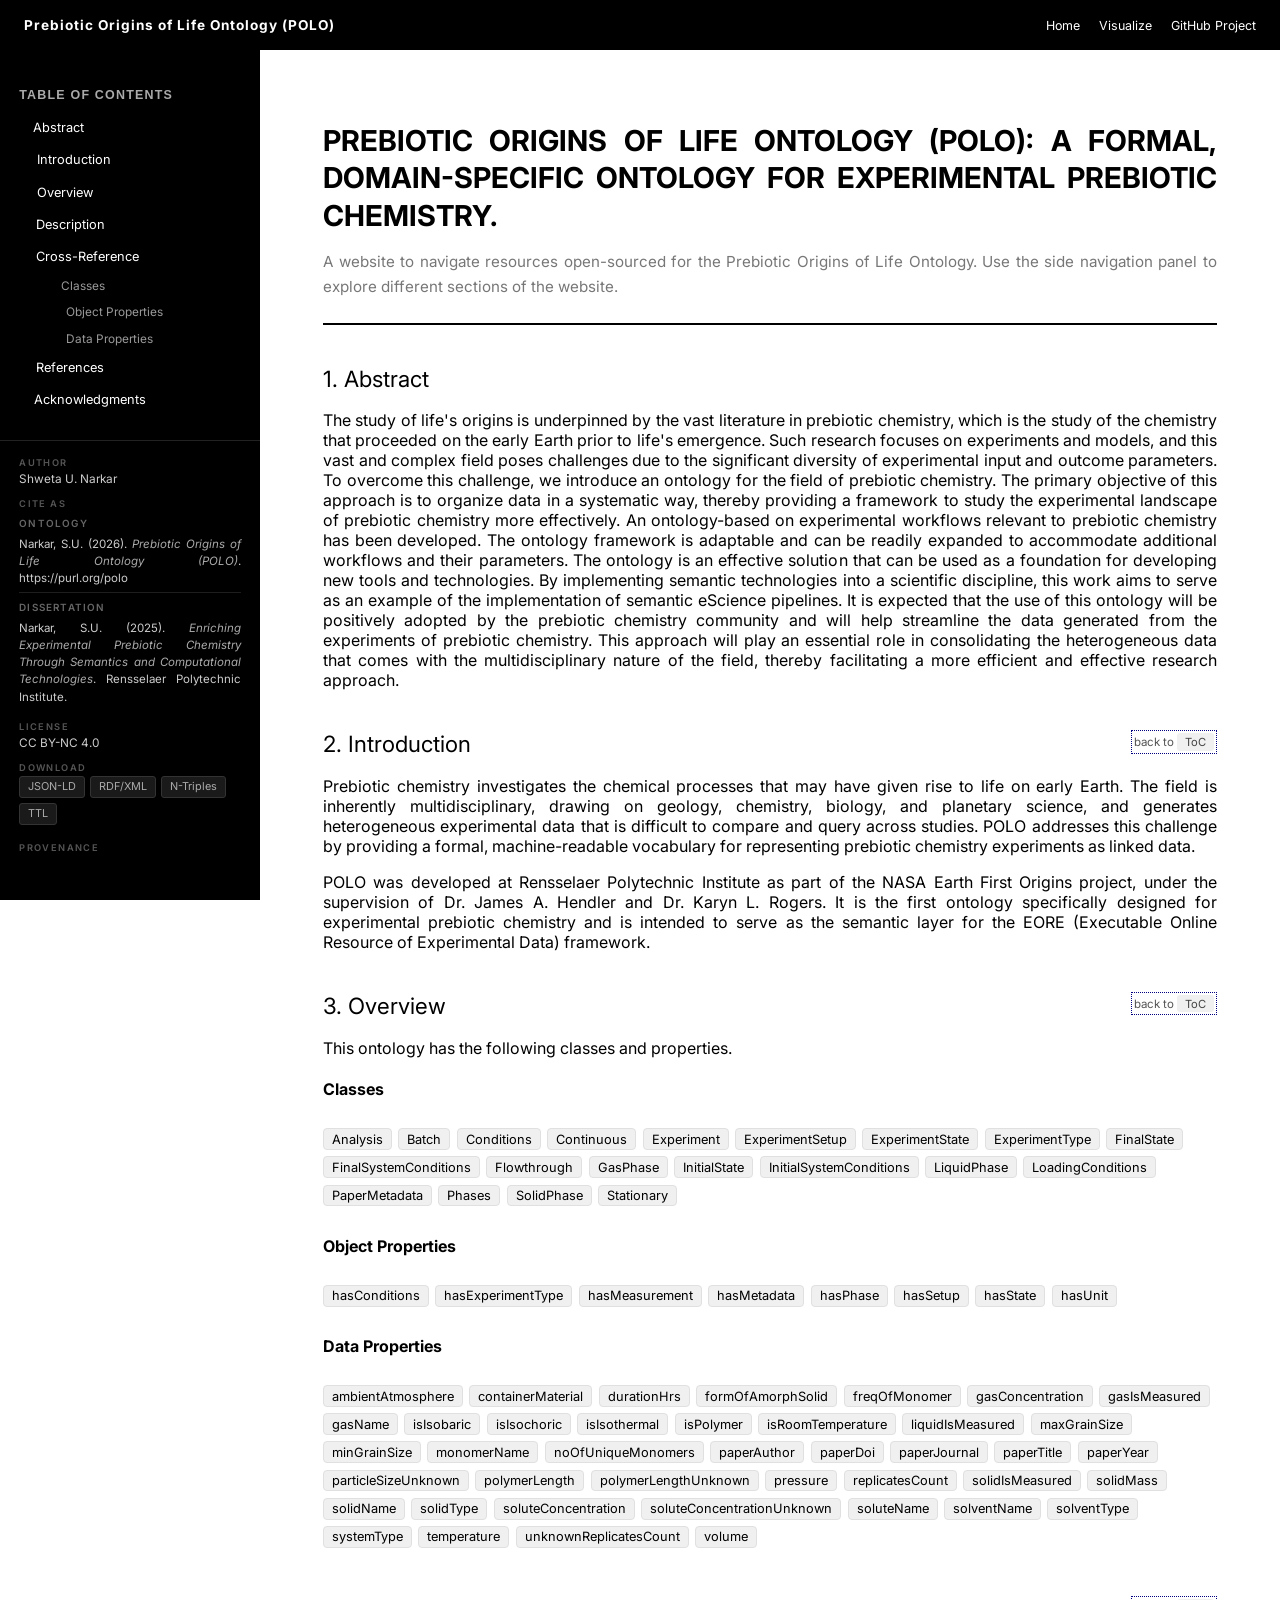
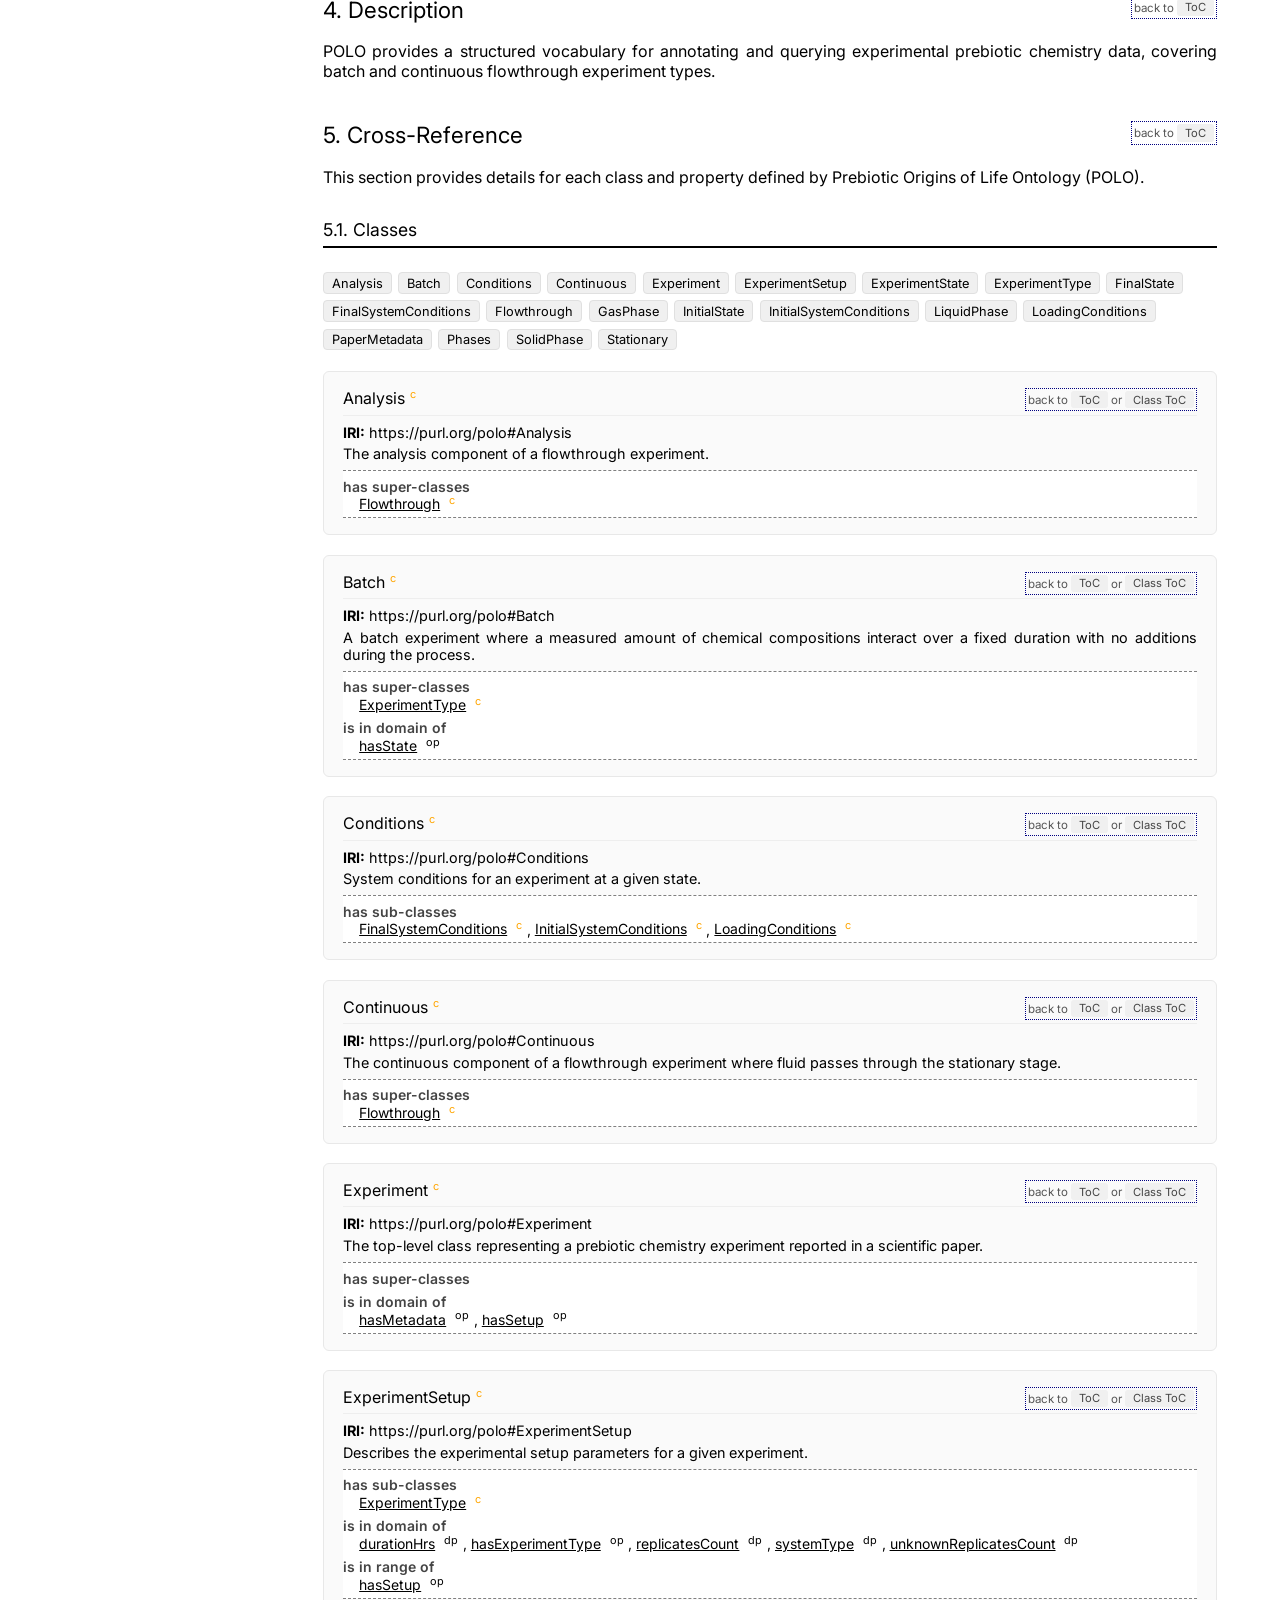
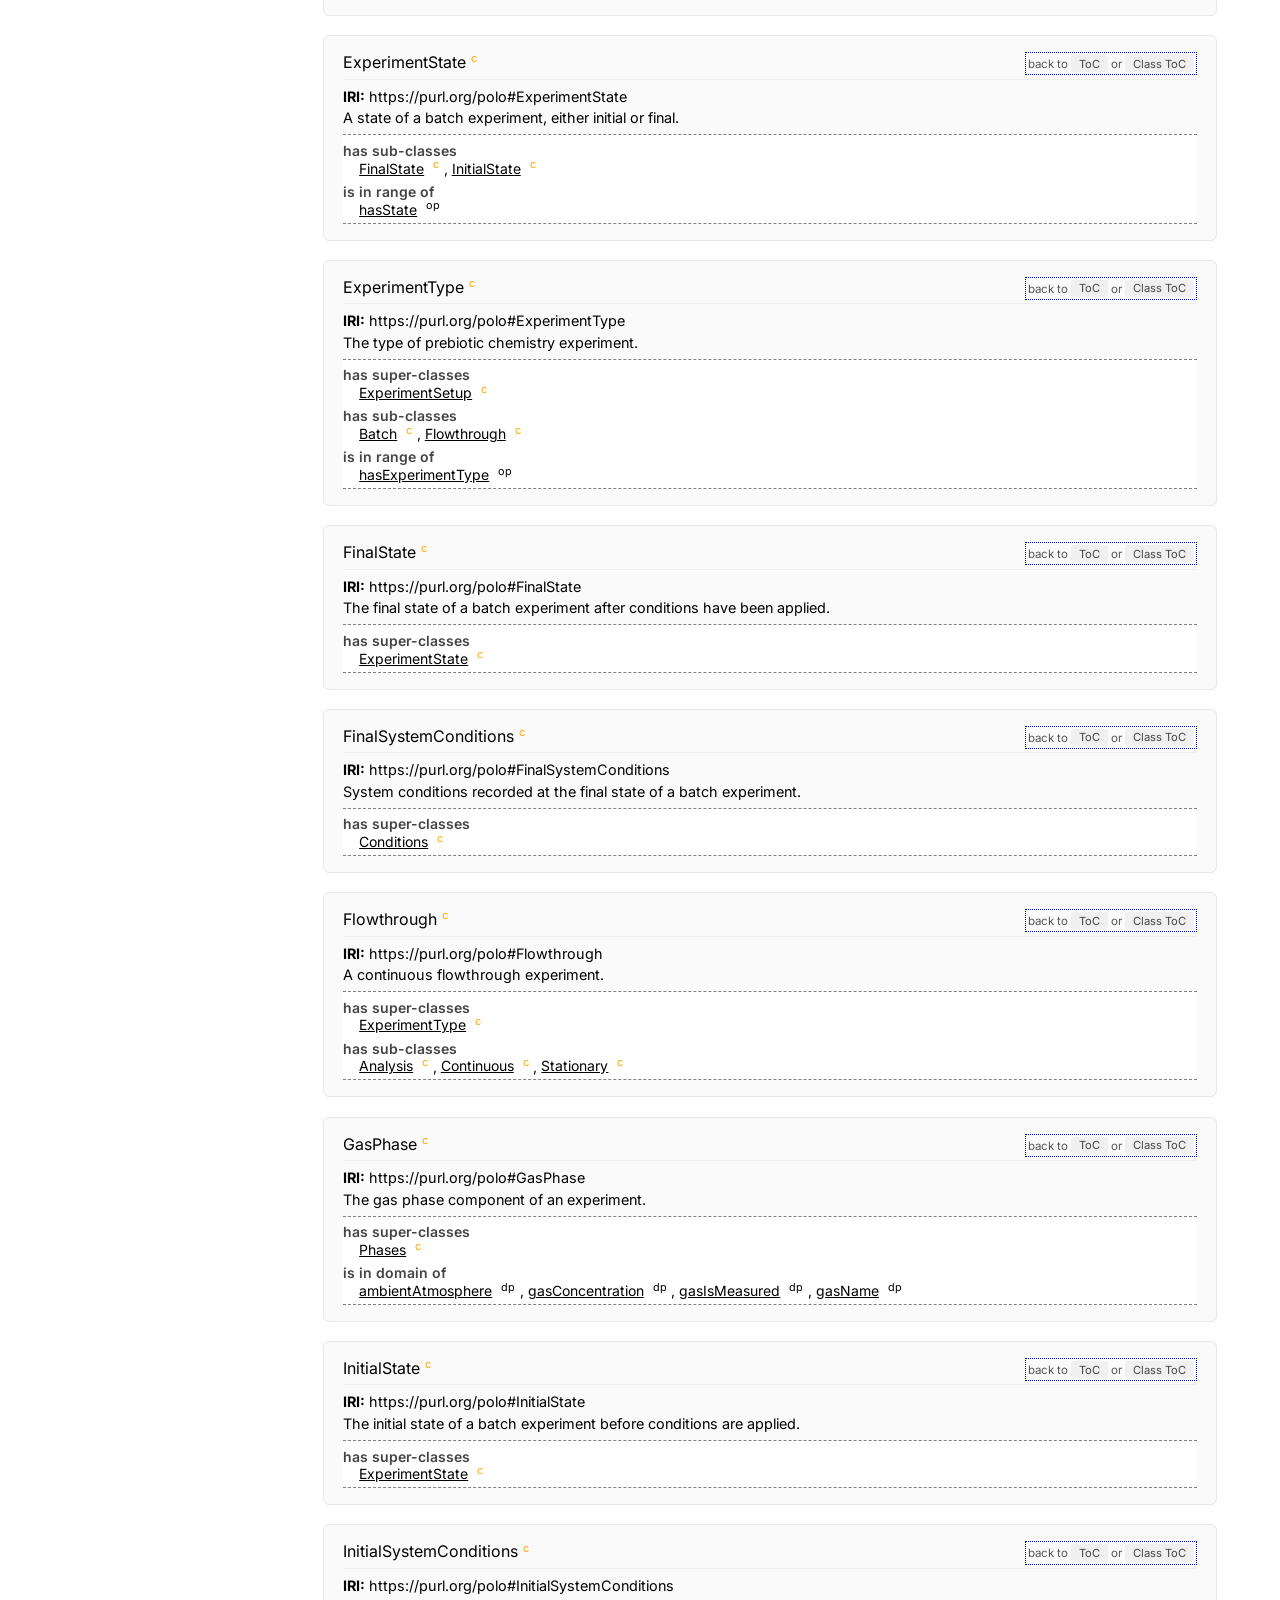
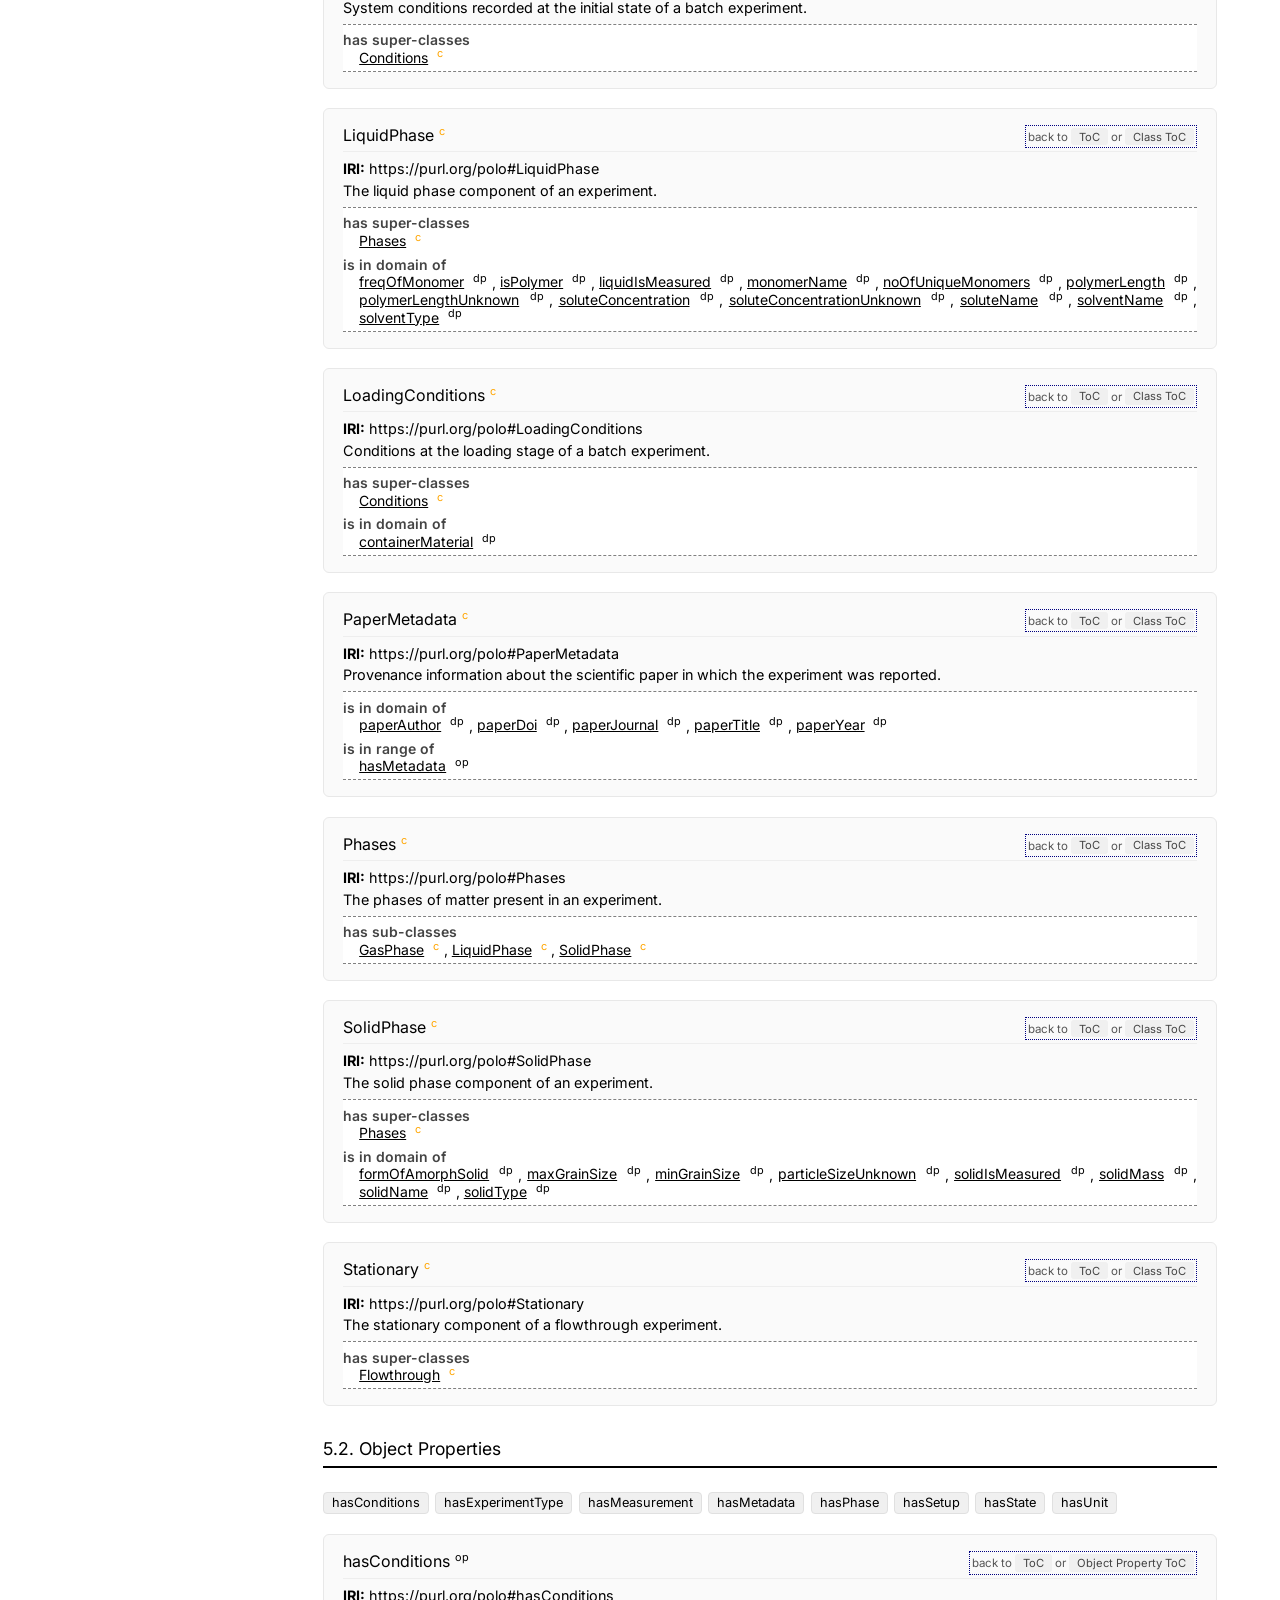
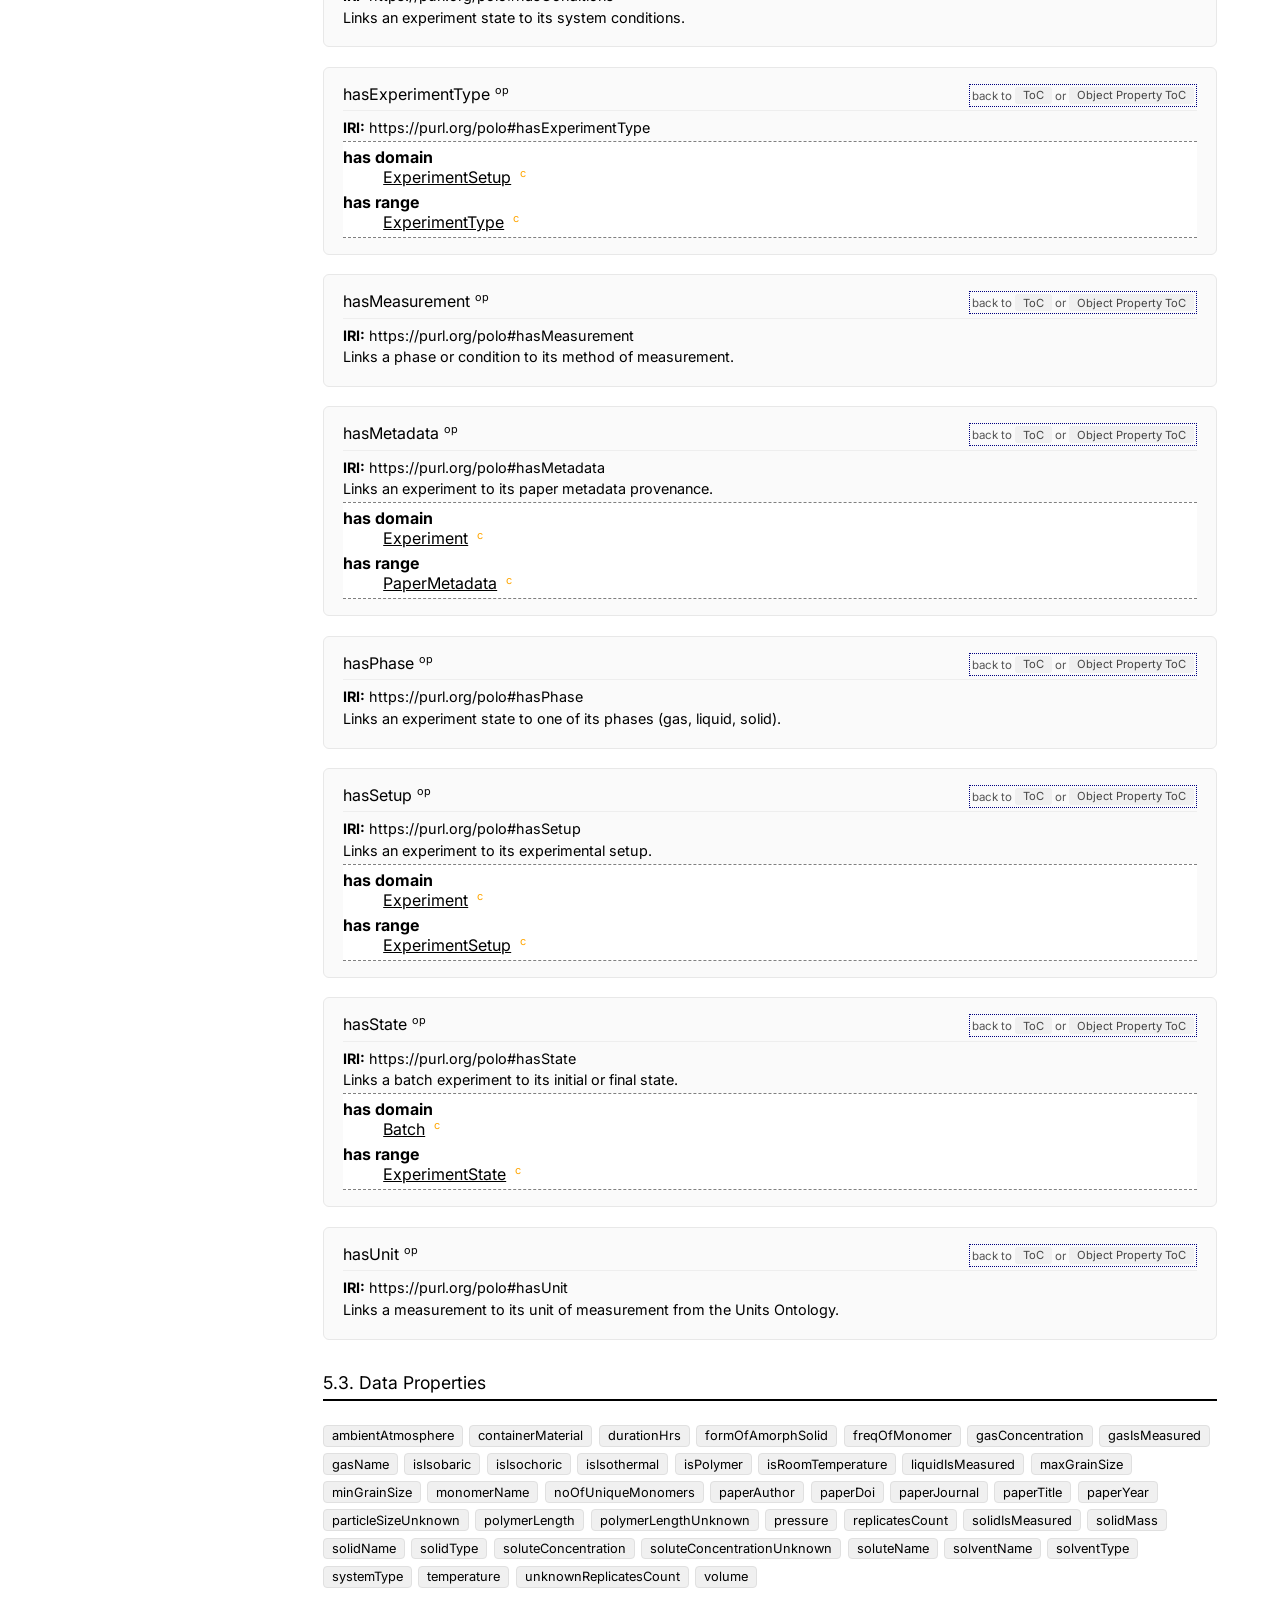
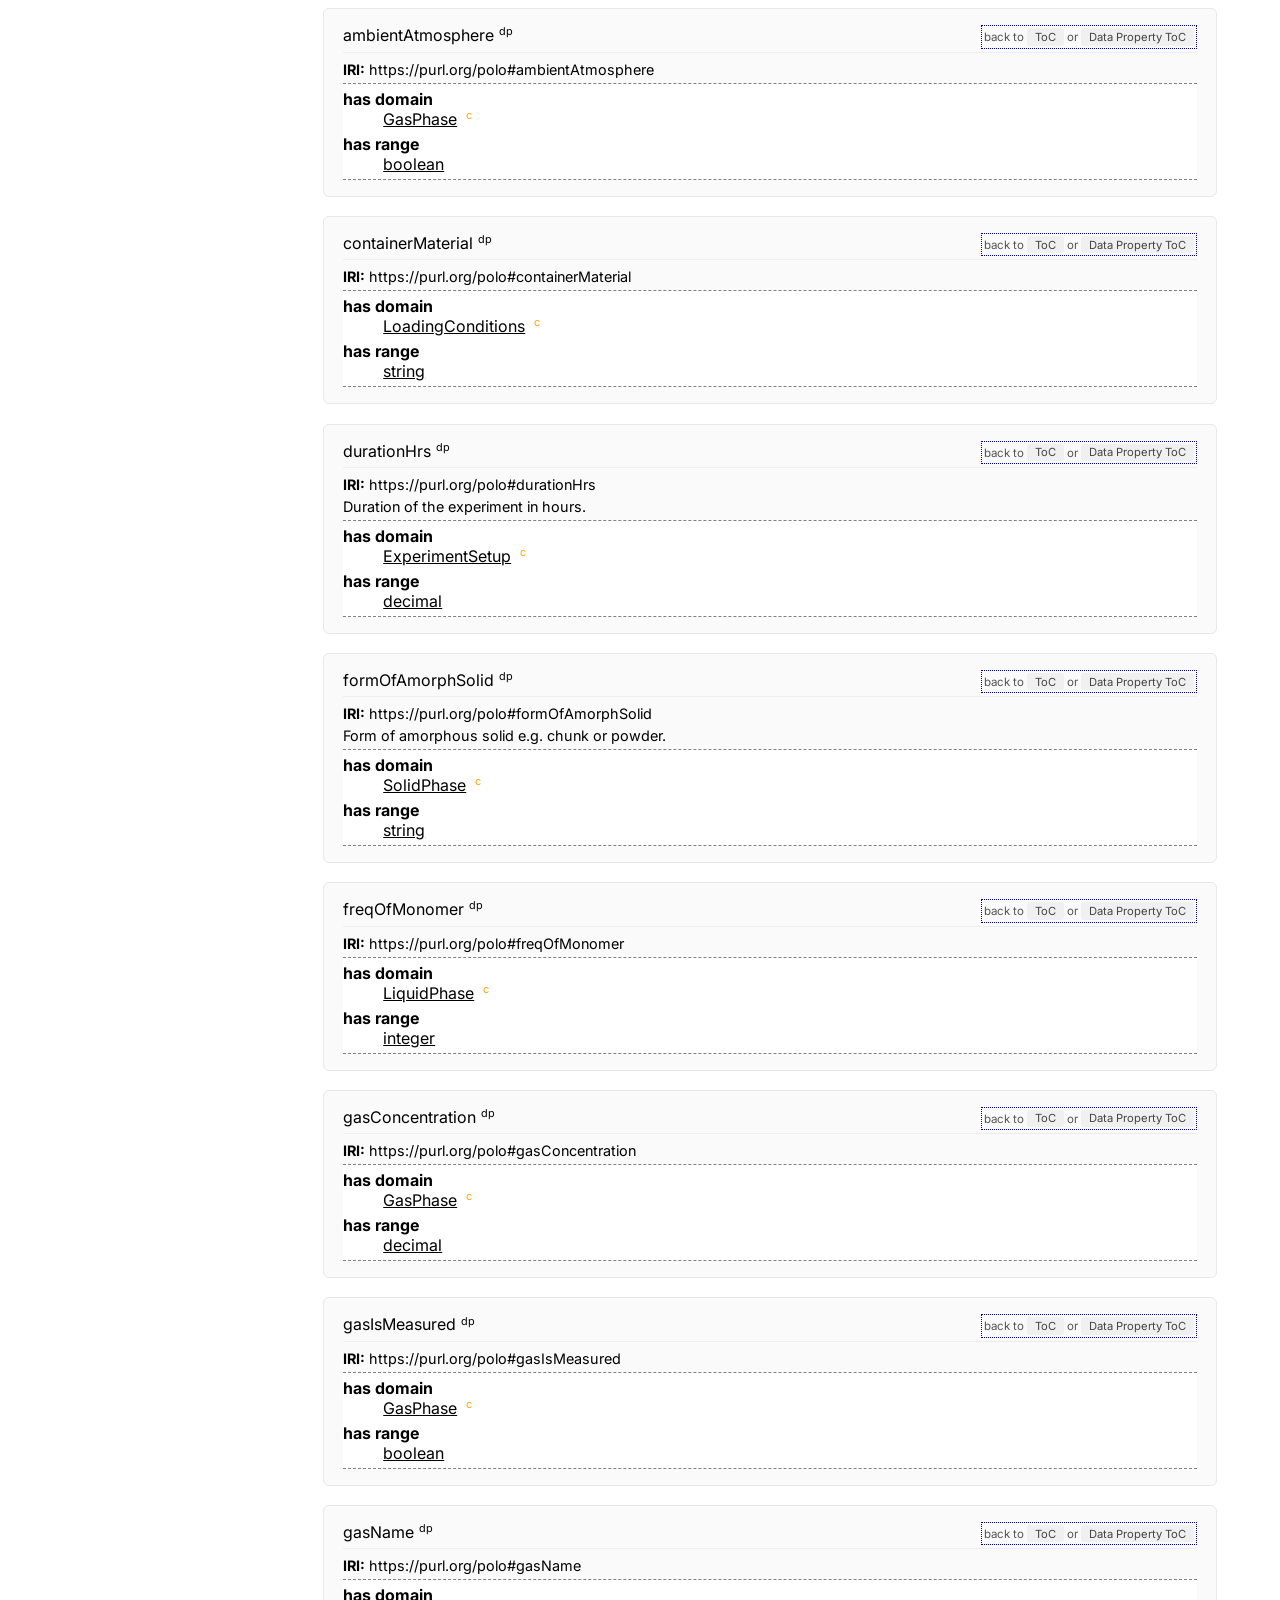
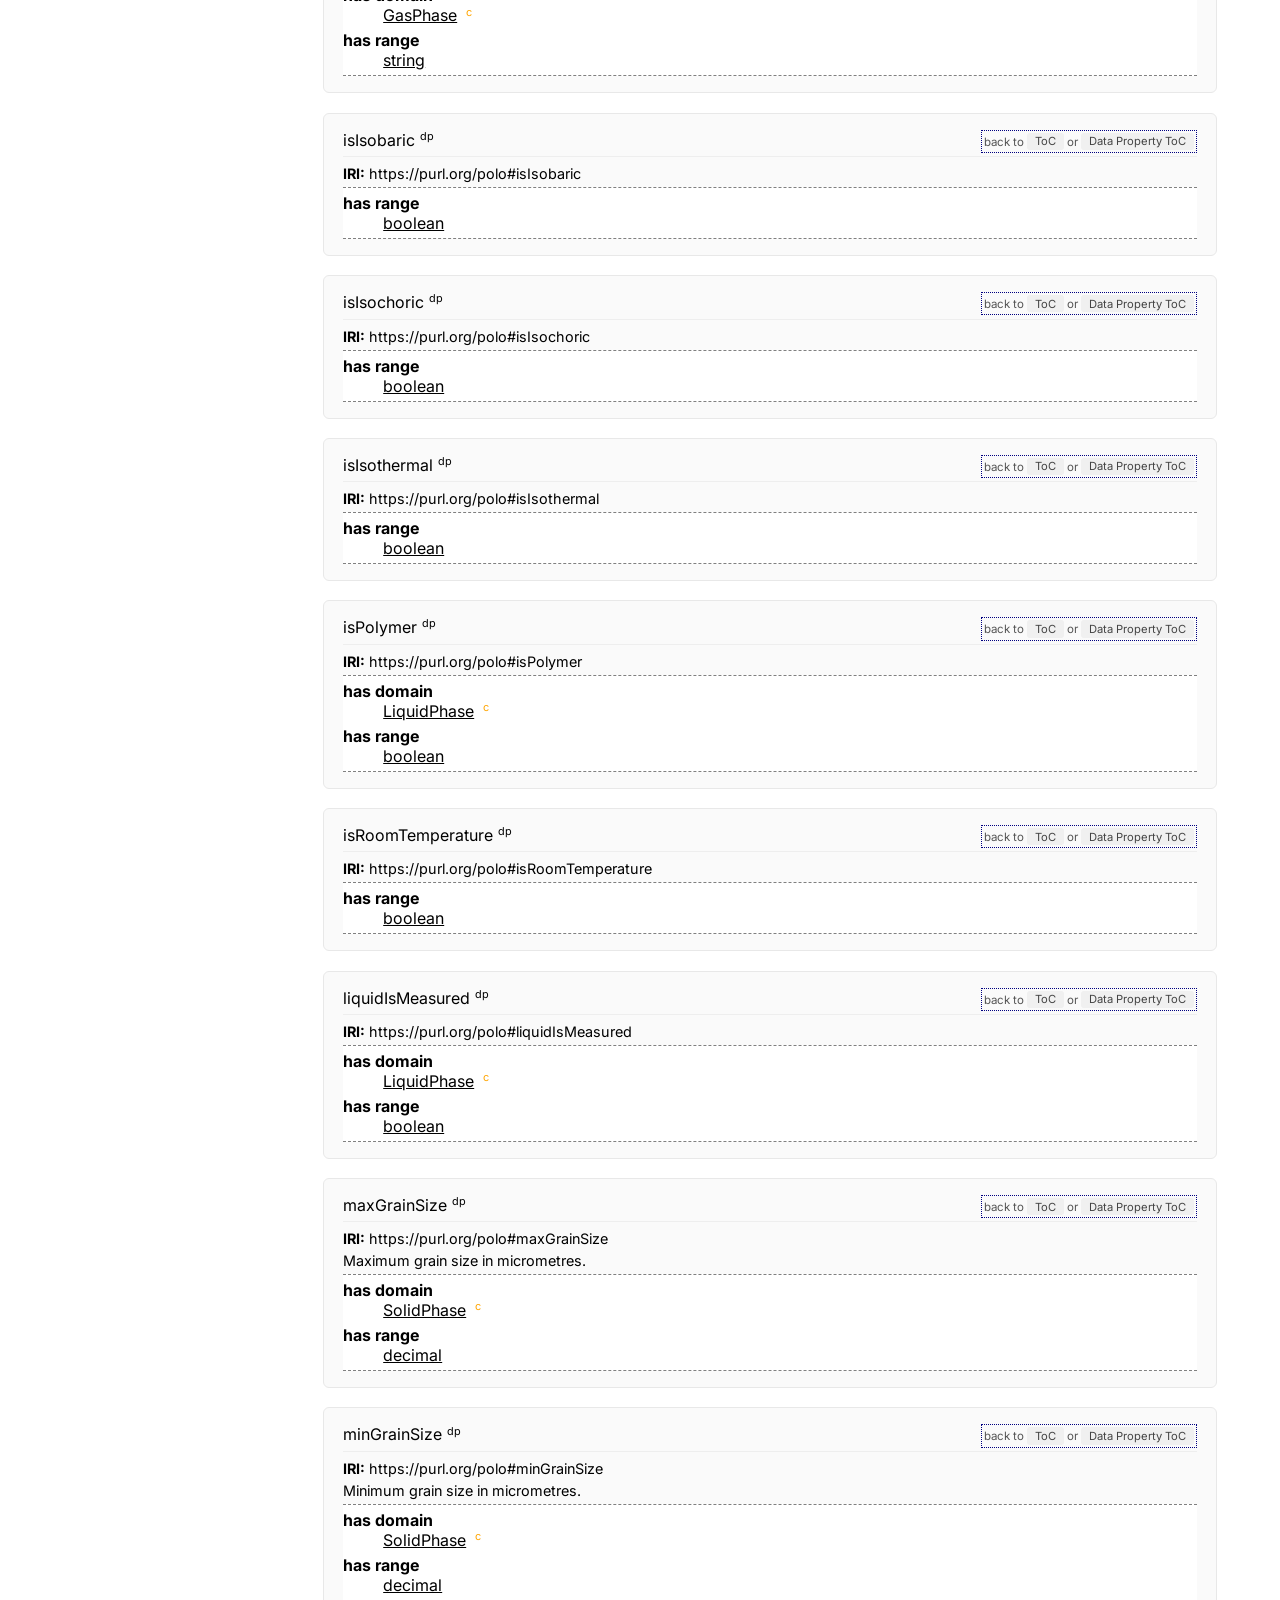
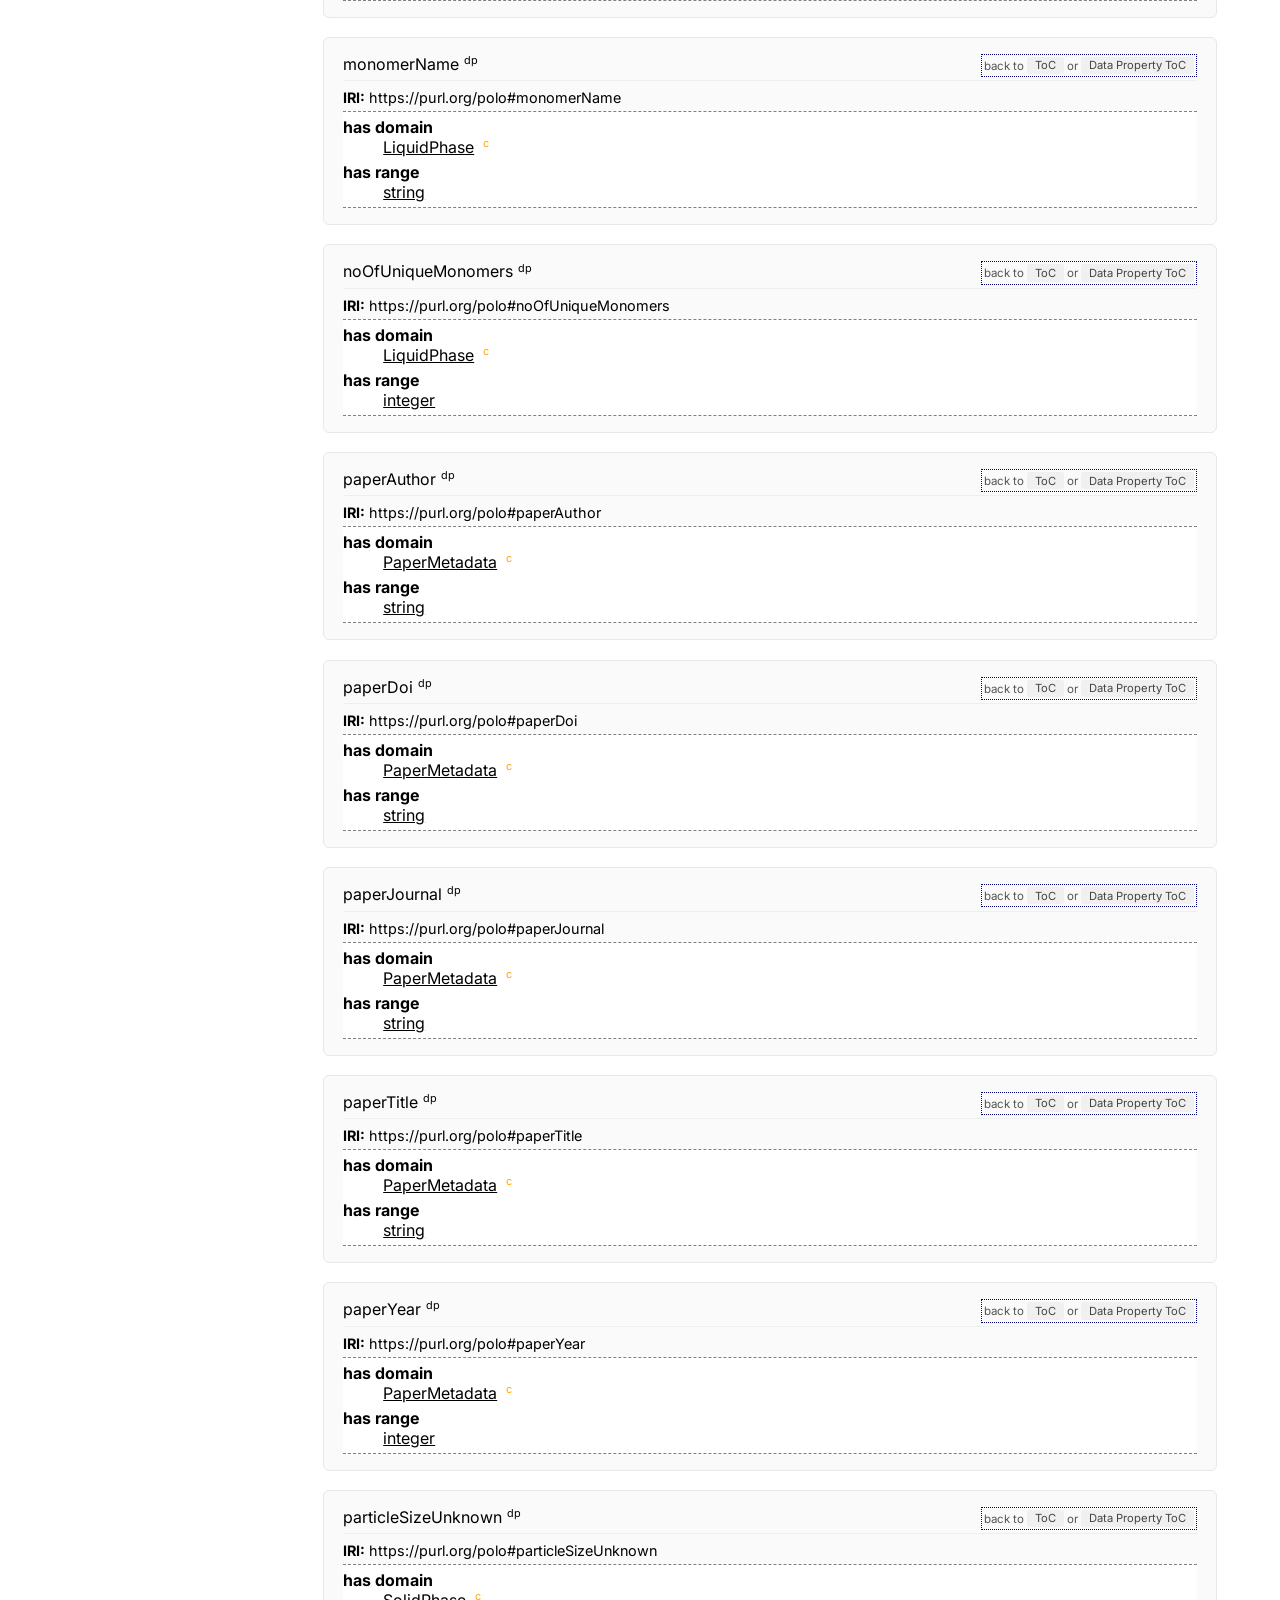
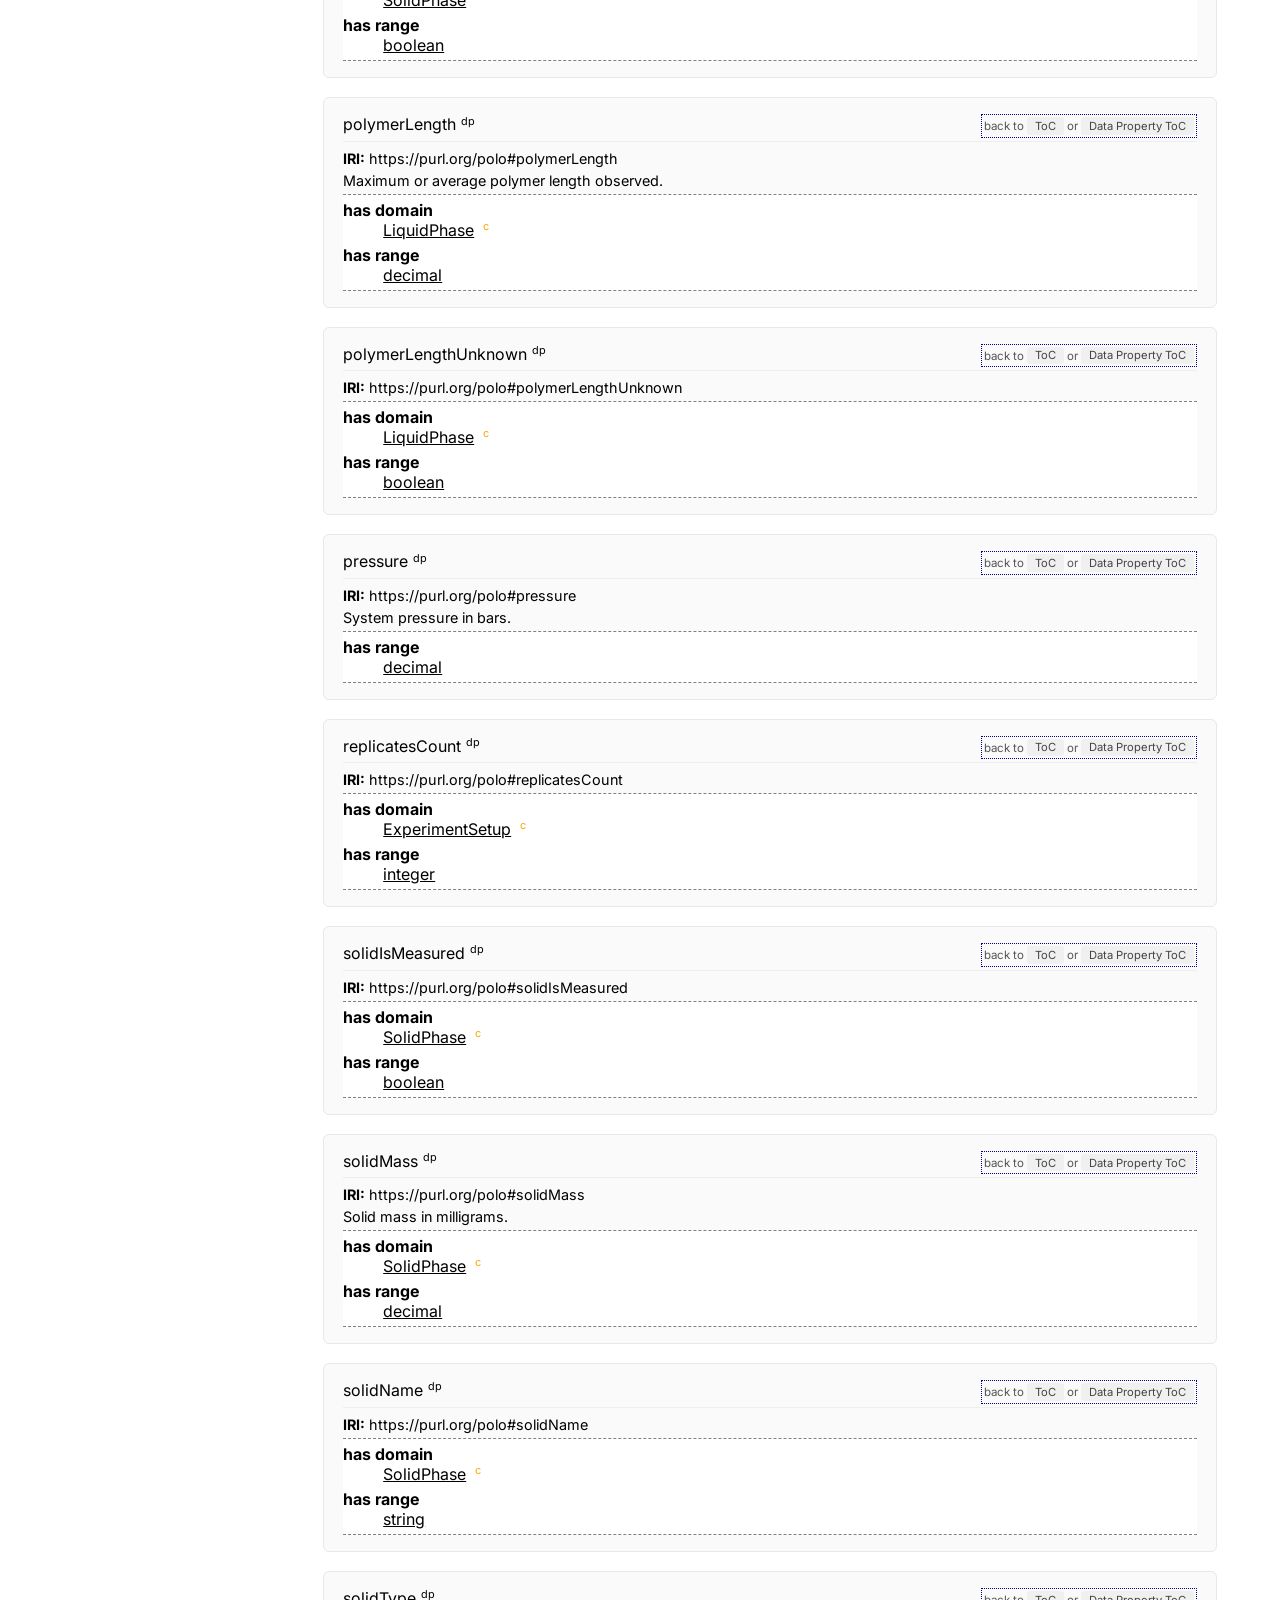
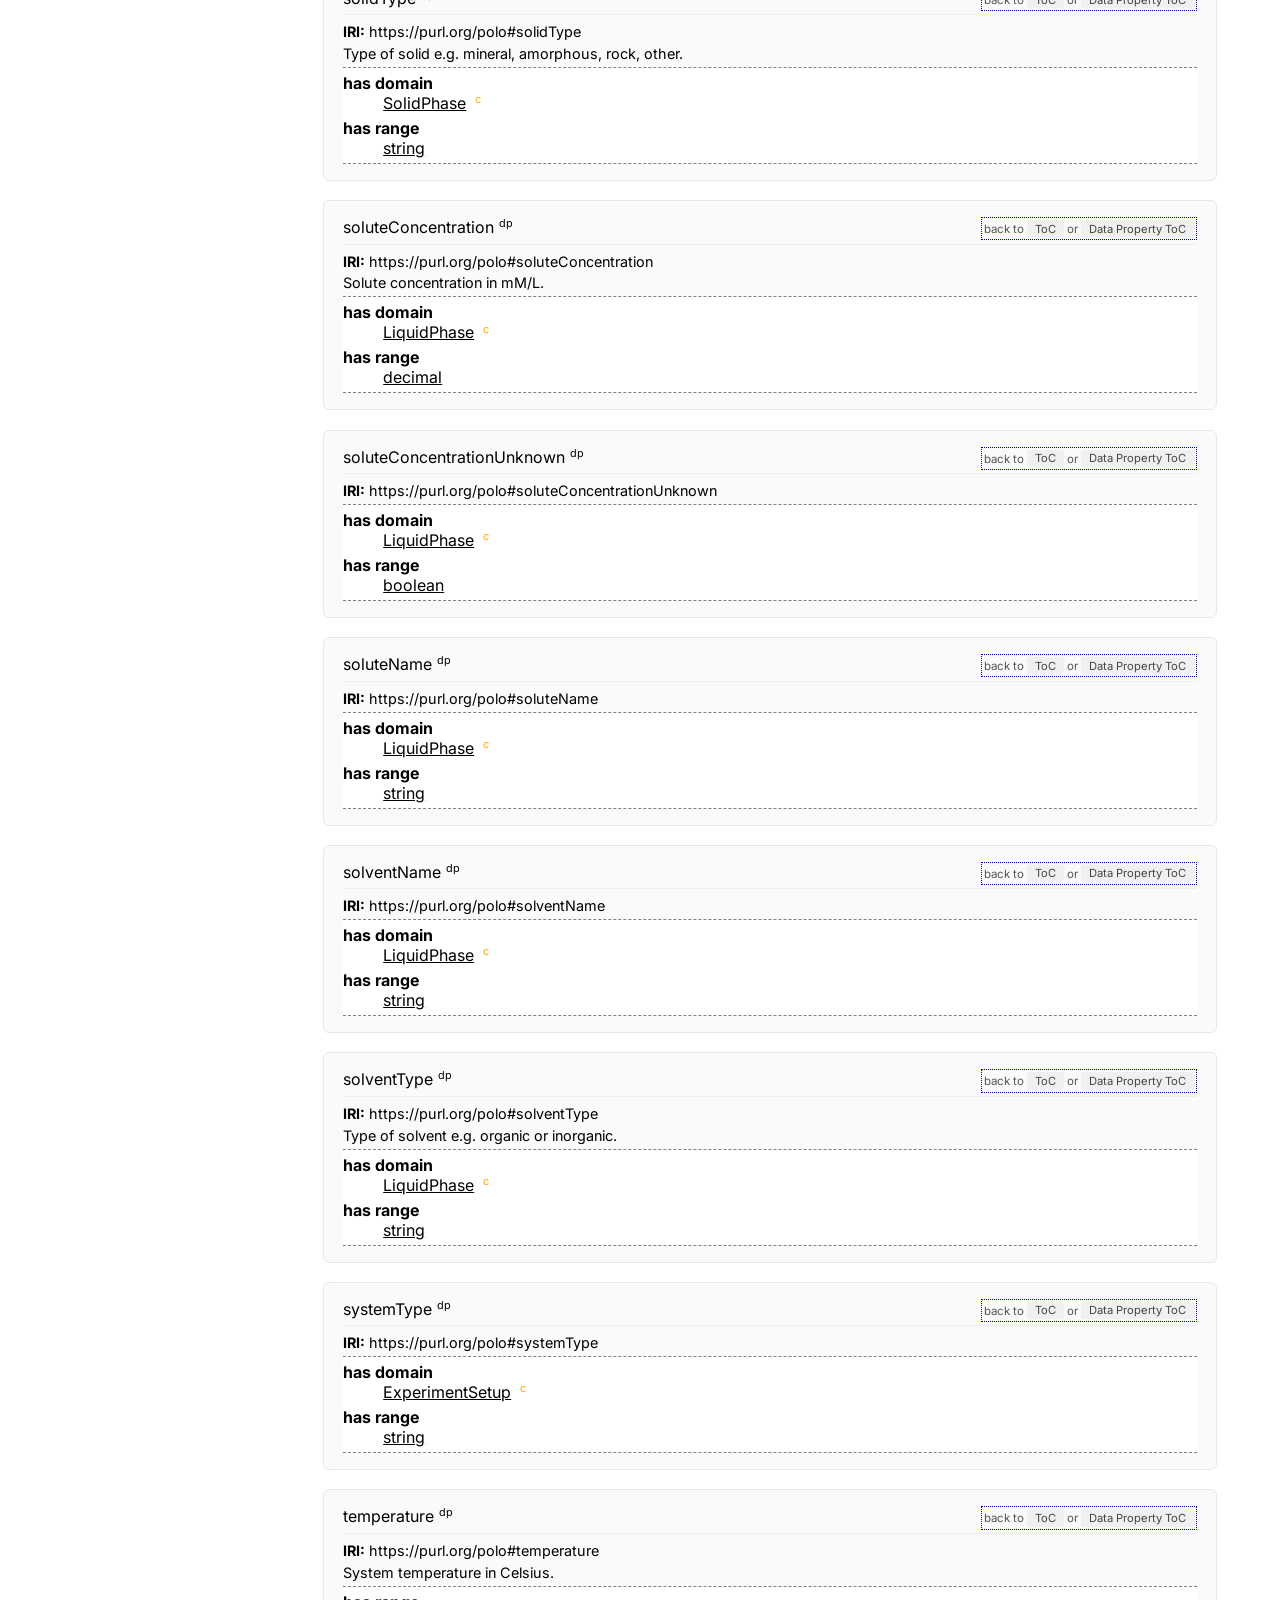
==== docs/index-en.html @ 6bbc5b5a "Add full-screen WebVOWL visualization page with topnav tab" ====
<!DOCTYPE html>
<html>
<head>
<meta http-equiv="content-type" content="text/html; charset=UTF-8" />
<link rel="stylesheet" href="resources/primer.css" media="screen"/>
<link rel="stylesheet" href="resources/rec.css" media="screen"/>
<link rel="stylesheet" href="resources/extra.css" media="screen"/>
<link rel="stylesheet" href="resources/owl.css" media="screen"/>
<link rel="stylesheet" href="resources/polo.css" media="screen"/>
<link rel="icon" type="image/png" href="resources/rdf.icon"/>
<title>POLO — Prebiotic Origins of Life Ontology</title>

<!-- SCHEMA.ORG METADATA -->
<script type="application/ld+json">{"@context":"https://schema.org","@type":"TechArticle","url":"https://purl.org/polo","image":"http://vowl.visualdataweb.org/webvowl/#iri=https://purl.org/polo","name":"https://purl.org/polo","headline":"Document describing the ontology https://purl.org/polo","dateReleased":"Fri Apr 10 16:03:19 EDT 2026","author":[{"@type":"Person","name":"Shweta U. Narkar"}]}</script>

<script src="resources/jquery.js"></script>
<script src="resources/marked.min.js"></script>
<script>
$(function(){
  // Parse inline markdown spans
  jQuery(".markdown").each(function(){
    jQuery(this).after(marked.parse(jQuery(this).text())).remove();
  });

  // Scroll to hash if present
  var hash = location.hash;
  if(hash && $(hash).length){
    $("html, body").animate({scrollTop: $(hash).offset().top}, 0);
  }

  // Build TOC from all .list headings
  loadTOC();


});

$.fn.ignore = function(sel){
  return this.clone().find(sel||">*").remove().end();
};

function loadTOC(){
  var t = "<h2>Table of contents</h2><ul>", i = 1, j = 0;
  jQuery(".list").each(function(){
    if(jQuery(this).is("h2")){
      if(j > 0){ t += "</ul>"; j = 0; }
      t += "<li>" + i + ". <a href=#" + jQuery(this).attr("id") + ">" + jQuery(this).ignore("span").text() + "</a></li>";
      i++;
    }
    if(jQuery(this).is("h3")){
      if(j === 0){ t += "<ul>"; }
      j++;
      t += "<li>" + (i-1) + "." + j + ". <a href=#" + jQuery(this).attr("id") + ">" + jQuery(this).ignore("span").text() + "</a></li>";
    }
  });
  t += "</ul>";
  $("#toc").html(t);
  $("#sidebar-toc").html(t);
}
</script>
</head>

<body>

<nav id="topnav">
  <div id="topnav-left">
    <a href="#" id="topnav-title">Prebiotic Origins of Life Ontology (POLO)</a>
  </div>
  <div id="topnav-right">
    <a href="#">Home</a>
    <a href="visualization.html" target="_blank">Visualize</a>
    <a href="https://github.com/shweta3695/polo-ontology" target="_blank">GitHub Project</a>
  </div>
</nav>

<div id="sidebar">
  <div id="sidebar-toc"></div>
  <div id="sidebar-meta">
    <div class="sidebar-meta-row"><span class="sidebar-meta-label">Author</span><span class="sidebar-meta-value">Shweta U. Narkar</span></div>
    <div class="sidebar-meta-row">
      <span class="sidebar-meta-label">Cite as</span>
      <span class="sidebar-meta-cite-heading">Ontology</span>
      <span class="sidebar-meta-value sidebar-meta-cite">Narkar, S.U. (2026). <em>Prebiotic Origins of Life Ontology (POLO)</em>. https://purl.org/polo</span>
      <span class="sidebar-meta-cite-heading">Dissertation</span>
      <span class="sidebar-meta-value sidebar-meta-cite">Narkar, S.U. (2025). <em>Enriching Experimental Prebiotic Chemistry Through Semantics and Computational Technologies</em>. Rensselaer Polytechnic Institute.</span>
    </div>
    <div class="sidebar-meta-row"><span class="sidebar-meta-label">License</span><span class="sidebar-meta-value"><a href="https://creativecommons.org/licenses/by-nc/4.0/" target="_blank">CC BY-NC 4.0</a></span></div>
    <div class="sidebar-meta-row"><span class="sidebar-meta-label">Download</span><span class="sidebar-meta-value sidebar-meta-badges">
      <a href="ontology.jsonld" target="_blank">JSON-LD</a>
      <a href="ontology.owl" target="_blank">RDF/XML</a>
      <a href="ontology.nt" target="_blank">N-Triples</a>
      <a href="ontology.ttl" target="_blank">TTL</a>
    </span></div>
    <div class="sidebar-meta-row"><a href="provenance/provenance-en.html" target="_blank" class="sidebar-meta-prov">Provenance</a></div>
  </div>
</div>

<div id="main-content">
<div class="container">
<div id="page-title">
  <h1>PREBIOTIC ORIGINS OF LIFE ONTOLOGY (POLO): A FORMAL, DOMAIN-SPECIFIC ONTOLOGY FOR EXPERIMENTAL PREBIOTIC CHEMISTRY.</h1>
  <p id="page-subtitle">A website to navigate resources open-sourced for the Prebiotic Origins of Life Ontology. Use the side navigation panel to explore different sections of the website.</p>
</div>

<div class="status"><div><span>Ontology Specification Draft</span></div></div>

<div id="toc"></div>

<div id="abstract">
<h2 id="abstract-heading" class="list">Abstract</h2><span class="markdown">
The study of life's origins is underpinned by the vast literature in prebiotic chemistry, which is the study of the chemistry that proceeded on the early Earth prior to life's emergence.  Such research focuses on experiments and models, and this vast and complex field poses challenges due to the significant diversity of experimental input and outcome parameters. To overcome this challenge, we introduce an ontology for the field of prebiotic chemistry. The primary objective of this approach is to organize data in a systematic way, thereby providing a framework to study the experimental landscape of prebiotic chemistry more effectively. An ontology-based on experimental workflows relevant to prebiotic chemistry has been developed. The ontology framework is adaptable and can be readily expanded to accommodate additional workflows and their parameters. The ontology is an effective solution that can be used as a foundation for developing new tools and technologies. By implementing semantic technologies into a scientific discipline, this work aims to serve as an example of the implementation of semantic eScience pipelines. It is expected that the use of this ontology will be positively adopted by the prebiotic chemistry community and will help streamline the data generated from the experiments of prebiotic chemistry. This approach will play an essential role in consolidating the heterogeneous data that comes with the multidisciplinary nature of the field, thereby facilitating a more efficient and effective research approach.</span>

</div>

<div id="introduction">
<h2 id="intro" class="list">Introduction <span class="backlink"> back to <a href="#toc">ToC</a></span></h2>
<span class="markdown">
Prebiotic chemistry investigates the chemical processes that may have given rise to life on early Earth. The field is inherently multidisciplinary, drawing on geology, chemistry, biology, and planetary science, and generates heterogeneous experimental data that is difficult to compare and query across studies. POLO addresses this challenge by providing a formal, machine-readable vocabulary for representing prebiotic chemistry experiments as linked data.

POLO was developed at Rensselaer Polytechnic Institute as part of the NASA Earth First Origins project, under the supervision of Dr. James A. Hendler and Dr. Karyn L. Rogers. It is the first ontology specifically designed for experimental prebiotic chemistry and is intended to serve as the semantic layer for the EORE (Executable Online Resource of Experimental Data) framework.</span>

</div>

<div id="nstable">

</div>

<div id="overview">
<h2 id="overv" class="list">Overview <span class="backlink"> back to <a href="#toc">ToC</a></span></h2>
<span class="markdown">
This ontology has the following classes and properties.</span>
<h4>Classes</h4>
<ul xmlns:widoco="https://w3id.org/widoco/vocab#"
    xmlns:xsi="http://www.w3.org/2001/XMLSchema-instance"
    class="hlist">
   <li>
      <a href="#Analysis" title="https://purl.org/polo#Analysis">Analysis</a>
   </li>
   <li>
      <a href="#Batch" title="https://purl.org/polo#Batch">Batch</a>
   </li>
   <li>
      <a href="#Conditions" title="https://purl.org/polo#Conditions">Conditions</a>
   </li>
   <li>
      <a href="#Continuous" title="https://purl.org/polo#Continuous">Continuous</a>
   </li>
   <li>
      <a href="#Experiment" title="https://purl.org/polo#Experiment">Experiment</a>
   </li>
   <li>
      <a href="#ExperimentSetup" title="https://purl.org/polo#ExperimentSetup">ExperimentSetup</a>
   </li>
   <li>
      <a href="#ExperimentState" title="https://purl.org/polo#ExperimentState">ExperimentState</a>
   </li>
   <li>
      <a href="#ExperimentType" title="https://purl.org/polo#ExperimentType">ExperimentType</a>
   </li>
   <li>
      <a href="#FinalState" title="https://purl.org/polo#FinalState">FinalState</a>
   </li>
   <li>
      <a href="#FinalSystemConditions" title="https://purl.org/polo#FinalSystemConditions">FinalSystemConditions</a>
   </li>
   <li>
      <a href="#Flowthrough" title="https://purl.org/polo#Flowthrough">Flowthrough</a>
   </li>
   <li>
      <a href="#GasPhase" title="https://purl.org/polo#GasPhase">GasPhase</a>
   </li>
   <li>
      <a href="#InitialState" title="https://purl.org/polo#InitialState">InitialState</a>
   </li>
   <li>
      <a href="#InitialSystemConditions" title="https://purl.org/polo#InitialSystemConditions">InitialSystemConditions</a>
   </li>
   <li>
      <a href="#LiquidPhase" title="https://purl.org/polo#LiquidPhase">LiquidPhase</a>
   </li>
   <li>
      <a href="#LoadingConditions" title="https://purl.org/polo#LoadingConditions">LoadingConditions</a>
   </li>
   <li>
      <a href="#PaperMetadata" title="https://purl.org/polo#PaperMetadata">PaperMetadata</a>
   </li>
   <li>
      <a href="#Phases" title="https://purl.org/polo#Phases">Phases</a>
   </li>
   <li>
      <a href="#SolidPhase" title="https://purl.org/polo#SolidPhase">SolidPhase</a>
   </li>
   <li>
      <a href="#Stationary" title="https://purl.org/polo#Stationary">Stationary</a>
   </li>
</ul><h4>Object Properties</h4><ul xmlns:widoco="https://w3id.org/widoco/vocab#"
    xmlns:xsi="http://www.w3.org/2001/XMLSchema-instance"
    class="hlist">
   <li>
      <a href="#hasConditions" title="https://purl.org/polo#hasConditions">hasConditions</a>
   </li>
   <li>
      <a href="#hasExperimentType" title="https://purl.org/polo#hasExperimentType">hasExperimentType</a>
   </li>
   <li>
      <a href="#hasMeasurement" title="https://purl.org/polo#hasMeasurement">hasMeasurement</a>
   </li>
   <li>
      <a href="#hasMetadata" title="https://purl.org/polo#hasMetadata">hasMetadata</a>
   </li>
   <li>
      <a href="#hasPhase" title="https://purl.org/polo#hasPhase">hasPhase</a>
   </li>
   <li>
      <a href="#hasSetup" title="https://purl.org/polo#hasSetup">hasSetup</a>
   </li>
   <li>
      <a href="#hasState" title="https://purl.org/polo#hasState">hasState</a>
   </li>
   <li>
      <a href="#hasUnit" title="https://purl.org/polo#hasUnit">hasUnit</a>
   </li>
</ul><h4>Data Properties</h4><ul xmlns:widoco="https://w3id.org/widoco/vocab#"
    xmlns:xsi="http://www.w3.org/2001/XMLSchema-instance"
    class="hlist">
   <li>
      <a href="#ambientAtmosphere" title="https://purl.org/polo#ambientAtmosphere">ambientAtmosphere</a>
   </li>
   <li>
      <a href="#containerMaterial" title="https://purl.org/polo#containerMaterial">containerMaterial</a>
   </li>
   <li>
      <a href="#durationHrs" title="https://purl.org/polo#durationHrs">durationHrs</a>
   </li>
   <li>
      <a href="#formOfAmorphSolid" title="https://purl.org/polo#formOfAmorphSolid">formOfAmorphSolid</a>
   </li>
   <li>
      <a href="#freqOfMonomer" title="https://purl.org/polo#freqOfMonomer">freqOfMonomer</a>
   </li>
   <li>
      <a href="#gasConcentration" title="https://purl.org/polo#gasConcentration">gasConcentration</a>
   </li>
   <li>
      <a href="#gasIsMeasured" title="https://purl.org/polo#gasIsMeasured">gasIsMeasured</a>
   </li>
   <li>
      <a href="#gasName" title="https://purl.org/polo#gasName">gasName</a>
   </li>
   <li>
      <a href="#isIsobaric" title="https://purl.org/polo#isIsobaric">isIsobaric</a>
   </li>
   <li>
      <a href="#isIsochoric" title="https://purl.org/polo#isIsochoric">isIsochoric</a>
   </li>
   <li>
      <a href="#isIsothermal" title="https://purl.org/polo#isIsothermal">isIsothermal</a>
   </li>
   <li>
      <a href="#isPolymer" title="https://purl.org/polo#isPolymer">isPolymer</a>
   </li>
   <li>
      <a href="#isRoomTemperature" title="https://purl.org/polo#isRoomTemperature">isRoomTemperature</a>
   </li>
   <li>
      <a href="#liquidIsMeasured" title="https://purl.org/polo#liquidIsMeasured">liquidIsMeasured</a>
   </li>
   <li>
      <a href="#maxGrainSize" title="https://purl.org/polo#maxGrainSize">maxGrainSize</a>
   </li>
   <li>
      <a href="#minGrainSize" title="https://purl.org/polo#minGrainSize">minGrainSize</a>
   </li>
   <li>
      <a href="#monomerName" title="https://purl.org/polo#monomerName">monomerName</a>
   </li>
   <li>
      <a href="#noOfUniqueMonomers" title="https://purl.org/polo#noOfUniqueMonomers">noOfUniqueMonomers</a>
   </li>
   <li>
      <a href="#paperAuthor" title="https://purl.org/polo#paperAuthor">paperAuthor</a>
   </li>
   <li>
      <a href="#paperDoi" title="https://purl.org/polo#paperDoi">paperDoi</a>
   </li>
   <li>
      <a href="#paperJournal" title="https://purl.org/polo#paperJournal">paperJournal</a>
   </li>
   <li>
      <a href="#paperTitle" title="https://purl.org/polo#paperTitle">paperTitle</a>
   </li>
   <li>
      <a href="#paperYear" title="https://purl.org/polo#paperYear">paperYear</a>
   </li>
   <li>
      <a href="#particleSizeUnknown" title="https://purl.org/polo#particleSizeUnknown">particleSizeUnknown</a>
   </li>
   <li>
      <a href="#polymerLength" title="https://purl.org/polo#polymerLength">polymerLength</a>
   </li>
   <li>
      <a href="#polymerLengthUnknown" title="https://purl.org/polo#polymerLengthUnknown">polymerLengthUnknown</a>
   </li>
   <li>
      <a href="#pressure" title="https://purl.org/polo#pressure">pressure</a>
   </li>
   <li>
      <a href="#replicatesCount" title="https://purl.org/polo#replicatesCount">replicatesCount</a>
   </li>
   <li>
      <a href="#solidIsMeasured" title="https://purl.org/polo#solidIsMeasured">solidIsMeasured</a>
   </li>
   <li>
      <a href="#solidMass" title="https://purl.org/polo#solidMass">solidMass</a>
   </li>
   <li>
      <a href="#solidName" title="https://purl.org/polo#solidName">solidName</a>
   </li>
   <li>
      <a href="#solidType" title="https://purl.org/polo#solidType">solidType</a>
   </li>
   <li>
      <a href="#soluteConcentration" title="https://purl.org/polo#soluteConcentration">soluteConcentration</a>
   </li>
   <li>
      <a href="#soluteConcentrationUnknown" title="https://purl.org/polo#soluteConcentrationUnknown">soluteConcentrationUnknown</a>
   </li>
   <li>
      <a href="#soluteName" title="https://purl.org/polo#soluteName">soluteName</a>
   </li>
   <li>
      <a href="#solventName" title="https://purl.org/polo#solventName">solventName</a>
   </li>
   <li>
      <a href="#solventType" title="https://purl.org/polo#solventType">solventType</a>
   </li>
   <li>
      <a href="#systemType" title="https://purl.org/polo#systemType">systemType</a>
   </li>
   <li>
      <a href="#temperature" title="https://purl.org/polo#temperature">temperature</a>
   </li>
   <li>
      <a href="#unknownReplicatesCount" title="https://purl.org/polo#unknownReplicatesCount">unknownReplicatesCount</a>
   </li>
   <li>
      <a href="#volume" title="https://purl.org/polo#volume">volume</a>
   </li>
</ul>

</div>

<div id="description">
<h2 id="desc" class="list">Description <span class="backlink"> back to <a href="#toc">ToC</a></span></h2>

<span class="markdown">POLO provides a structured vocabulary for annotating and querying experimental prebiotic chemistry data, covering batch and continuous flowthrough experiment types.</span>
</div>

<div id="crossref">
<h2 id="crossreference" class="list">Cross-Reference <span class="backlink"> back to <a href="#toc">ToC</a></span></h2>
This section provides details for each class and property defined by Prebiotic Origins of Life Ontology (POLO).
<div xmlns:widoco="https://w3id.org/widoco/vocab#" xmlns:xsi="http://www.w3.org/2001/XMLSchema-instance" id="classes">
 <h3 id="classes-headline" class="list">Classes</h3>
 <ul class="hlist">
  <li><a href="#Analysis" title="https://purl.org/polo#Analysis">Analysis</a></li>
  <li><a href="#Batch" title="https://purl.org/polo#Batch">Batch</a></li>
  <li><a href="#Conditions" title="https://purl.org/polo#Conditions">Conditions</a></li>
  <li><a href="#Continuous" title="https://purl.org/polo#Continuous">Continuous</a></li>
  <li><a href="#Experiment" title="https://purl.org/polo#Experiment">Experiment</a></li>
  <li><a href="#ExperimentSetup" title="https://purl.org/polo#ExperimentSetup">ExperimentSetup</a></li>
  <li><a href="#ExperimentState" title="https://purl.org/polo#ExperimentState">ExperimentState</a></li>
  <li><a href="#ExperimentType" title="https://purl.org/polo#ExperimentType">ExperimentType</a></li>
  <li><a href="#FinalState" title="https://purl.org/polo#FinalState">FinalState</a></li>
  <li><a href="#FinalSystemConditions" title="https://purl.org/polo#FinalSystemConditions">FinalSystemConditions</a></li>
  <li><a href="#Flowthrough" title="https://purl.org/polo#Flowthrough">Flowthrough</a></li>
  <li><a href="#GasPhase" title="https://purl.org/polo#GasPhase">GasPhase</a></li>
  <li><a href="#InitialState" title="https://purl.org/polo#InitialState">InitialState</a></li>
  <li><a href="#InitialSystemConditions" title="https://purl.org/polo#InitialSystemConditions">InitialSystemConditions</a></li>
  <li><a href="#LiquidPhase" title="https://purl.org/polo#LiquidPhase">LiquidPhase</a></li>
  <li><a href="#LoadingConditions" title="https://purl.org/polo#LoadingConditions">LoadingConditions</a></li>
  <li><a href="#PaperMetadata" title="https://purl.org/polo#PaperMetadata">PaperMetadata</a></li>
  <li><a href="#Phases" title="https://purl.org/polo#Phases">Phases</a></li>
  <li><a href="#SolidPhase" title="https://purl.org/polo#SolidPhase">SolidPhase</a></li>
  <li><a href="#Stationary" title="https://purl.org/polo#Stationary">Stationary</a></li>
 </ul>
 <div class="entity" id="Analysis">
  <h3>Analysis<sup class="type-c" title="class">c</sup> <span class="backlink"> back to <a href="#toc">ToC</a> or <a href="#classes">Class ToC</a> </span></h3>
  <p><strong>IRI:</strong> https://purl.org/polo#Analysis</p>
  <div class="comment">
   <span class="markdown">The analysis component of a flowthrough experiment.</span>
  </div>
  <dl class="description">
   <dt>
    has super-classes
   </dt>
   <dd>
    <a href="#Flowthrough" title="https://purl.org/polo#Flowthrough">Flowthrough</a> <sup class="type-c" title="class">c</sup>
   </dd>
  </dl>
 </div>
 <div class="entity" id="Batch">
  <h3>Batch<sup class="type-c" title="class">c</sup> <span class="backlink"> back to <a href="#toc">ToC</a> or <a href="#classes">Class ToC</a> </span></h3>
  <p><strong>IRI:</strong> https://purl.org/polo#Batch</p>
  <div class="comment">
   <span class="markdown">A batch experiment where a measured amount of chemical compositions interact over a fixed duration with no additions during the process.</span>
  </div>
  <dl class="description">
   <dt>
    has super-classes
   </dt>
   <dd>
    <a href="#ExperimentType" title="https://purl.org/polo#ExperimentType">ExperimentType</a> <sup class="type-c" title="class">c</sup>
   </dd>
   <dt>
    is in domain of
   </dt>
   <dd>
    <a href="#hasState" title="https://purl.org/polo#hasState">hasState</a> <sup class="type-op" title="object property">op</sup>
   </dd>
  </dl>
 </div>
 <div class="entity" id="Conditions">
  <h3>Conditions<sup class="type-c" title="class">c</sup> <span class="backlink"> back to <a href="#toc">ToC</a> or <a href="#classes">Class ToC</a> </span></h3>
  <p><strong>IRI:</strong> https://purl.org/polo#Conditions</p>
  <div class="comment">
   <span class="markdown">System conditions for an experiment at a given state.</span>
  </div>
  <dl class="description">
   <dt>
    has sub-classes
   </dt>
   <dd>
    <a href="#FinalSystemConditions" title="https://purl.org/polo#FinalSystemConditions">FinalSystemConditions</a> <sup class="type-c" title="class">c</sup>, <a href="#InitialSystemConditions" title="https://purl.org/polo#InitialSystemConditions">InitialSystemConditions</a> <sup class="type-c" title="class">c</sup>, <a href="#LoadingConditions" title="https://purl.org/polo#LoadingConditions">LoadingConditions</a> <sup class="type-c" title="class">c</sup>
   </dd>
  </dl>
 </div>
 <div class="entity" id="Continuous">
  <h3>Continuous<sup class="type-c" title="class">c</sup> <span class="backlink"> back to <a href="#toc">ToC</a> or <a href="#classes">Class ToC</a> </span></h3>
  <p><strong>IRI:</strong> https://purl.org/polo#Continuous</p>
  <div class="comment">
   <span class="markdown">The continuous component of a flowthrough experiment where fluid passes through the stationary stage.</span>
  </div>
  <dl class="description">
   <dt>
    has super-classes
   </dt>
   <dd>
    <a href="#Flowthrough" title="https://purl.org/polo#Flowthrough">Flowthrough</a> <sup class="type-c" title="class">c</sup>
   </dd>
  </dl>
 </div>
 <div class="entity" id="Experiment">
  <h3>Experiment<sup class="type-c" title="class">c</sup> <span class="backlink"> back to <a href="#toc">ToC</a> or <a href="#classes">Class ToC</a> </span></h3>
  <p><strong>IRI:</strong> https://purl.org/polo#Experiment</p>
  <div class="comment">
   <span class="markdown">The top-level class representing a prebiotic chemistry experiment reported in a scientific paper.</span>
  </div>
  <dl class="description">
   <dt>
    has super-classes
   </dt>
   <dd></dd>
   <dt>
    is in domain of
   </dt>
   <dd>
    <a href="#hasMetadata" title="https://purl.org/polo#hasMetadata">hasMetadata</a> <sup class="type-op" title="object property">op</sup>, <a href="#hasSetup" title="https://purl.org/polo#hasSetup">hasSetup</a> <sup class="type-op" title="object property">op</sup>
   </dd>
  </dl>
 </div>
 <div class="entity" id="ExperimentSetup">
  <h3>ExperimentSetup<sup class="type-c" title="class">c</sup> <span class="backlink"> back to <a href="#toc">ToC</a> or <a href="#classes">Class ToC</a> </span></h3>
  <p><strong>IRI:</strong> https://purl.org/polo#ExperimentSetup</p>
  <div class="comment">
   <span class="markdown">Describes the experimental setup parameters for a given experiment.</span>
  </div>
  <dl class="description">
   <dt>
    has sub-classes
   </dt>
   <dd>
    <a href="#ExperimentType" title="https://purl.org/polo#ExperimentType">ExperimentType</a> <sup class="type-c" title="class">c</sup>
   </dd>
   <dt>
    is in domain of
   </dt>
   <dd>
    <a href="#durationHrs" title="https://purl.org/polo#durationHrs">durationHrs</a> <sup class="type-dp" title="data property">dp</sup>, <a href="#hasExperimentType" title="https://purl.org/polo#hasExperimentType">hasExperimentType</a> <sup class="type-op" title="object property">op</sup>, <a href="#replicatesCount" title="https://purl.org/polo#replicatesCount">replicatesCount</a> <sup class="type-dp" title="data property">dp</sup>, <a href="#systemType" title="https://purl.org/polo#systemType">systemType</a> <sup class="type-dp" title="data property">dp</sup>, <a href="#unknownReplicatesCount" title="https://purl.org/polo#unknownReplicatesCount">unknownReplicatesCount</a> <sup class="type-dp" title="data property">dp</sup>
   </dd>
   <dt>
    is in range of
   </dt>
   <dd>
    <a href="#hasSetup" title="https://purl.org/polo#hasSetup">hasSetup</a> <sup class="type-op" title="object property">op</sup>
   </dd>
  </dl>
 </div>
 <div class="entity" id="ExperimentState">
  <h3>ExperimentState<sup class="type-c" title="class">c</sup> <span class="backlink"> back to <a href="#toc">ToC</a> or <a href="#classes">Class ToC</a> </span></h3>
  <p><strong>IRI:</strong> https://purl.org/polo#ExperimentState</p>
  <div class="comment">
   <span class="markdown">A state of a batch experiment, either initial or final.</span>
  </div>
  <dl class="description">
   <dt>
    has sub-classes
   </dt>
   <dd>
    <a href="#FinalState" title="https://purl.org/polo#FinalState">FinalState</a> <sup class="type-c" title="class">c</sup>, <a href="#InitialState" title="https://purl.org/polo#InitialState">InitialState</a> <sup class="type-c" title="class">c</sup>
   </dd>
   <dt>
    is in range of
   </dt>
   <dd>
    <a href="#hasState" title="https://purl.org/polo#hasState">hasState</a> <sup class="type-op" title="object property">op</sup>
   </dd>
  </dl>
 </div>
 <div class="entity" id="ExperimentType">
  <h3>ExperimentType<sup class="type-c" title="class">c</sup> <span class="backlink"> back to <a href="#toc">ToC</a> or <a href="#classes">Class ToC</a> </span></h3>
  <p><strong>IRI:</strong> https://purl.org/polo#ExperimentType</p>
  <div class="comment">
   <span class="markdown">The type of prebiotic chemistry experiment.</span>
  </div>
  <dl class="description">
   <dt>
    has super-classes
   </dt>
   <dd>
    <a href="#ExperimentSetup" title="https://purl.org/polo#ExperimentSetup">ExperimentSetup</a> <sup class="type-c" title="class">c</sup>
   </dd>
   <dt>
    has sub-classes
   </dt>
   <dd>
    <a href="#Batch" title="https://purl.org/polo#Batch">Batch</a> <sup class="type-c" title="class">c</sup>, <a href="#Flowthrough" title="https://purl.org/polo#Flowthrough">Flowthrough</a> <sup class="type-c" title="class">c</sup>
   </dd>
   <dt>
    is in range of
   </dt>
   <dd>
    <a href="#hasExperimentType" title="https://purl.org/polo#hasExperimentType">hasExperimentType</a> <sup class="type-op" title="object property">op</sup>
   </dd>
  </dl>
 </div>
 <div class="entity" id="FinalState">
  <h3>FinalState<sup class="type-c" title="class">c</sup> <span class="backlink"> back to <a href="#toc">ToC</a> or <a href="#classes">Class ToC</a> </span></h3>
  <p><strong>IRI:</strong> https://purl.org/polo#FinalState</p>
  <div class="comment">
   <span class="markdown">The final state of a batch experiment after conditions have been applied.</span>
  </div>
  <dl class="description">
   <dt>
    has super-classes
   </dt>
   <dd>
    <a href="#ExperimentState" title="https://purl.org/polo#ExperimentState">ExperimentState</a> <sup class="type-c" title="class">c</sup>
   </dd>
  </dl>
 </div>
 <div class="entity" id="FinalSystemConditions">
  <h3>FinalSystemConditions<sup class="type-c" title="class">c</sup> <span class="backlink"> back to <a href="#toc">ToC</a> or <a href="#classes">Class ToC</a> </span></h3>
  <p><strong>IRI:</strong> https://purl.org/polo#FinalSystemConditions</p>
  <div class="comment">
   <span class="markdown">System conditions recorded at the final state of a batch experiment.</span>
  </div>
  <dl class="description">
   <dt>
    has super-classes
   </dt>
   <dd>
    <a href="#Conditions" title="https://purl.org/polo#Conditions">Conditions</a> <sup class="type-c" title="class">c</sup>
   </dd>
  </dl>
 </div>
 <div class="entity" id="Flowthrough">
  <h3>Flowthrough<sup class="type-c" title="class">c</sup> <span class="backlink"> back to <a href="#toc">ToC</a> or <a href="#classes">Class ToC</a> </span></h3>
  <p><strong>IRI:</strong> https://purl.org/polo#Flowthrough</p>
  <div class="comment">
   <span class="markdown">A continuous flowthrough experiment.</span>
  </div>
  <dl class="description">
   <dt>
    has super-classes
   </dt>
   <dd>
    <a href="#ExperimentType" title="https://purl.org/polo#ExperimentType">ExperimentType</a> <sup class="type-c" title="class">c</sup>
   </dd>
   <dt>
    has sub-classes
   </dt>
   <dd>
    <a href="#Analysis" title="https://purl.org/polo#Analysis">Analysis</a> <sup class="type-c" title="class">c</sup>, <a href="#Continuous" title="https://purl.org/polo#Continuous">Continuous</a> <sup class="type-c" title="class">c</sup>, <a href="#Stationary" title="https://purl.org/polo#Stationary">Stationary</a> <sup class="type-c" title="class">c</sup>
   </dd>
  </dl>
 </div>
 <div class="entity" id="GasPhase">
  <h3>GasPhase<sup class="type-c" title="class">c</sup> <span class="backlink"> back to <a href="#toc">ToC</a> or <a href="#classes">Class ToC</a> </span></h3>
  <p><strong>IRI:</strong> https://purl.org/polo#GasPhase</p>
  <div class="comment">
   <span class="markdown">The gas phase component of an experiment.</span>
  </div>
  <dl class="description">
   <dt>
    has super-classes
   </dt>
   <dd>
    <a href="#Phases" title="https://purl.org/polo#Phases">Phases</a> <sup class="type-c" title="class">c</sup>
   </dd>
   <dt>
    is in domain of
   </dt>
   <dd>
    <a href="#ambientAtmosphere" title="https://purl.org/polo#ambientAtmosphere">ambientAtmosphere</a> <sup class="type-dp" title="data property">dp</sup>, <a href="#gasConcentration" title="https://purl.org/polo#gasConcentration">gasConcentration</a> <sup class="type-dp" title="data property">dp</sup>, <a href="#gasIsMeasured" title="https://purl.org/polo#gasIsMeasured">gasIsMeasured</a> <sup class="type-dp" title="data property">dp</sup>, <a href="#gasName" title="https://purl.org/polo#gasName">gasName</a> <sup class="type-dp" title="data property">dp</sup>
   </dd>
  </dl>
 </div>
 <div class="entity" id="InitialState">
  <h3>InitialState<sup class="type-c" title="class">c</sup> <span class="backlink"> back to <a href="#toc">ToC</a> or <a href="#classes">Class ToC</a> </span></h3>
  <p><strong>IRI:</strong> https://purl.org/polo#InitialState</p>
  <div class="comment">
   <span class="markdown">The initial state of a batch experiment before conditions are applied.</span>
  </div>
  <dl class="description">
   <dt>
    has super-classes
   </dt>
   <dd>
    <a href="#ExperimentState" title="https://purl.org/polo#ExperimentState">ExperimentState</a> <sup class="type-c" title="class">c</sup>
   </dd>
  </dl>
 </div>
 <div class="entity" id="InitialSystemConditions">
  <h3>InitialSystemConditions<sup class="type-c" title="class">c</sup> <span class="backlink"> back to <a href="#toc">ToC</a> or <a href="#classes">Class ToC</a> </span></h3>
  <p><strong>IRI:</strong> https://purl.org/polo#InitialSystemConditions</p>
  <div class="comment">
   <span class="markdown">System conditions recorded at the initial state of a batch experiment.</span>
  </div>
  <dl class="description">
   <dt>
    has super-classes
   </dt>
   <dd>
    <a href="#Conditions" title="https://purl.org/polo#Conditions">Conditions</a> <sup class="type-c" title="class">c</sup>
   </dd>
  </dl>
 </div>
 <div class="entity" id="LiquidPhase">
  <h3>LiquidPhase<sup class="type-c" title="class">c</sup> <span class="backlink"> back to <a href="#toc">ToC</a> or <a href="#classes">Class ToC</a> </span></h3>
  <p><strong>IRI:</strong> https://purl.org/polo#LiquidPhase</p>
  <div class="comment">
   <span class="markdown">The liquid phase component of an experiment.</span>
  </div>
  <dl class="description">
   <dt>
    has super-classes
   </dt>
   <dd>
    <a href="#Phases" title="https://purl.org/polo#Phases">Phases</a> <sup class="type-c" title="class">c</sup>
   </dd>
   <dt>
    is in domain of
   </dt>
   <dd>
    <a href="#freqOfMonomer" title="https://purl.org/polo#freqOfMonomer">freqOfMonomer</a> <sup class="type-dp" title="data property">dp</sup>, <a href="#isPolymer" title="https://purl.org/polo#isPolymer">isPolymer</a> <sup class="type-dp" title="data property">dp</sup>, <a href="#liquidIsMeasured" title="https://purl.org/polo#liquidIsMeasured">liquidIsMeasured</a> <sup class="type-dp" title="data property">dp</sup>, <a href="#monomerName" title="https://purl.org/polo#monomerName">monomerName</a> <sup class="type-dp" title="data property">dp</sup>, <a href="#noOfUniqueMonomers" title="https://purl.org/polo#noOfUniqueMonomers">noOfUniqueMonomers</a> <sup class="type-dp" title="data property">dp</sup>, <a href="#polymerLength" title="https://purl.org/polo#polymerLength">polymerLength</a> <sup class="type-dp" title="data property">dp</sup>, <a href="#polymerLengthUnknown" title="https://purl.org/polo#polymerLengthUnknown">polymerLengthUnknown</a> <sup class="type-dp" title="data property">dp</sup>, <a href="#soluteConcentration" title="https://purl.org/polo#soluteConcentration">soluteConcentration</a> <sup class="type-dp" title="data property">dp</sup>, <a href="#soluteConcentrationUnknown" title="https://purl.org/polo#soluteConcentrationUnknown">soluteConcentrationUnknown</a> <sup class="type-dp" title="data property">dp</sup>, <a href="#soluteName" title="https://purl.org/polo#soluteName">soluteName</a> <sup class="type-dp" title="data property">dp</sup>, <a href="#solventName" title="https://purl.org/polo#solventName">solventName</a> <sup class="type-dp" title="data property">dp</sup>, <a href="#solventType" title="https://purl.org/polo#solventType">solventType</a> <sup class="type-dp" title="data property">dp</sup>
   </dd>
  </dl>
 </div>
 <div class="entity" id="LoadingConditions">
  <h3>LoadingConditions<sup class="type-c" title="class">c</sup> <span class="backlink"> back to <a href="#toc">ToC</a> or <a href="#classes">Class ToC</a> </span></h3>
  <p><strong>IRI:</strong> https://purl.org/polo#LoadingConditions</p>
  <div class="comment">
   <span class="markdown">Conditions at the loading stage of a batch experiment.</span>
  </div>
  <dl class="description">
   <dt>
    has super-classes
   </dt>
   <dd>
    <a href="#Conditions" title="https://purl.org/polo#Conditions">Conditions</a> <sup class="type-c" title="class">c</sup>
   </dd>
   <dt>
    is in domain of
   </dt>
   <dd>
    <a href="#containerMaterial" title="https://purl.org/polo#containerMaterial">containerMaterial</a> <sup class="type-dp" title="data property">dp</sup>
   </dd>
  </dl>
 </div>
 <div class="entity" id="PaperMetadata">
  <h3>PaperMetadata<sup class="type-c" title="class">c</sup> <span class="backlink"> back to <a href="#toc">ToC</a> or <a href="#classes">Class ToC</a> </span></h3>
  <p><strong>IRI:</strong> https://purl.org/polo#PaperMetadata</p>
  <div class="comment">
   <span class="markdown">Provenance information about the scientific paper in which the experiment was reported.</span>
  </div>
  <dl class="description">
   <dt>
    is in domain of
   </dt>
   <dd>
    <a href="#paperAuthor" title="https://purl.org/polo#paperAuthor">paperAuthor</a> <sup class="type-dp" title="data property">dp</sup>, <a href="#paperDoi" title="https://purl.org/polo#paperDoi">paperDoi</a> <sup class="type-dp" title="data property">dp</sup>, <a href="#paperJournal" title="https://purl.org/polo#paperJournal">paperJournal</a> <sup class="type-dp" title="data property">dp</sup>, <a href="#paperTitle" title="https://purl.org/polo#paperTitle">paperTitle</a> <sup class="type-dp" title="data property">dp</sup>, <a href="#paperYear" title="https://purl.org/polo#paperYear">paperYear</a> <sup class="type-dp" title="data property">dp</sup>
   </dd>
   <dt>
    is in range of
   </dt>
   <dd>
    <a href="#hasMetadata" title="https://purl.org/polo#hasMetadata">hasMetadata</a> <sup class="type-op" title="object property">op</sup>
   </dd>
  </dl>
 </div>
 <div class="entity" id="Phases">
  <h3>Phases<sup class="type-c" title="class">c</sup> <span class="backlink"> back to <a href="#toc">ToC</a> or <a href="#classes">Class ToC</a> </span></h3>
  <p><strong>IRI:</strong> https://purl.org/polo#Phases</p>
  <div class="comment">
   <span class="markdown">The phases of matter present in an experiment.</span>
  </div>
  <dl class="description">
   <dt>
    has sub-classes
   </dt>
   <dd>
    <a href="#GasPhase" title="https://purl.org/polo#GasPhase">GasPhase</a> <sup class="type-c" title="class">c</sup>, <a href="#LiquidPhase" title="https://purl.org/polo#LiquidPhase">LiquidPhase</a> <sup class="type-c" title="class">c</sup>, <a href="#SolidPhase" title="https://purl.org/polo#SolidPhase">SolidPhase</a> <sup class="type-c" title="class">c</sup>
   </dd>
  </dl>
 </div>
 <div class="entity" id="SolidPhase">
  <h3>SolidPhase<sup class="type-c" title="class">c</sup> <span class="backlink"> back to <a href="#toc">ToC</a> or <a href="#classes">Class ToC</a> </span></h3>
  <p><strong>IRI:</strong> https://purl.org/polo#SolidPhase</p>
  <div class="comment">
   <span class="markdown">The solid phase component of an experiment.</span>
  </div>
  <dl class="description">
   <dt>
    has super-classes
   </dt>
   <dd>
    <a href="#Phases" title="https://purl.org/polo#Phases">Phases</a> <sup class="type-c" title="class">c</sup>
   </dd>
   <dt>
    is in domain of
   </dt>
   <dd>
    <a href="#formOfAmorphSolid" title="https://purl.org/polo#formOfAmorphSolid">formOfAmorphSolid</a> <sup class="type-dp" title="data property">dp</sup>, <a href="#maxGrainSize" title="https://purl.org/polo#maxGrainSize">maxGrainSize</a> <sup class="type-dp" title="data property">dp</sup>, <a href="#minGrainSize" title="https://purl.org/polo#minGrainSize">minGrainSize</a> <sup class="type-dp" title="data property">dp</sup>, <a href="#particleSizeUnknown" title="https://purl.org/polo#particleSizeUnknown">particleSizeUnknown</a> <sup class="type-dp" title="data property">dp</sup>, <a href="#solidIsMeasured" title="https://purl.org/polo#solidIsMeasured">solidIsMeasured</a> <sup class="type-dp" title="data property">dp</sup>, <a href="#solidMass" title="https://purl.org/polo#solidMass">solidMass</a> <sup class="type-dp" title="data property">dp</sup>, <a href="#solidName" title="https://purl.org/polo#solidName">solidName</a> <sup class="type-dp" title="data property">dp</sup>, <a href="#solidType" title="https://purl.org/polo#solidType">solidType</a> <sup class="type-dp" title="data property">dp</sup>
   </dd>
  </dl>
 </div>
 <div class="entity" id="Stationary">
  <h3>Stationary<sup class="type-c" title="class">c</sup> <span class="backlink"> back to <a href="#toc">ToC</a> or <a href="#classes">Class ToC</a> </span></h3>
  <p><strong>IRI:</strong> https://purl.org/polo#Stationary</p>
  <div class="comment">
   <span class="markdown">The stationary component of a flowthrough experiment.</span>
  </div>
  <dl class="description">
   <dt>
    has super-classes
   </dt>
   <dd>
    <a href="#Flowthrough" title="https://purl.org/polo#Flowthrough">Flowthrough</a> <sup class="type-c" title="class">c</sup>
   </dd>
  </dl>
 </div>
</div><div xmlns:widoco="https://w3id.org/widoco/vocab#" xmlns:xsi="http://www.w3.org/2001/XMLSchema-instance" id="objectproperties">
 <h3 id="properties" class="list">Object Properties</h3>
 <ul class="hlist">
  <li><a href="#hasConditions" title="https://purl.org/polo#hasConditions">hasConditions</a></li>
  <li><a href="#hasExperimentType" title="https://purl.org/polo#hasExperimentType">hasExperimentType</a></li>
  <li><a href="#hasMeasurement" title="https://purl.org/polo#hasMeasurement">hasMeasurement</a></li>
  <li><a href="#hasMetadata" title="https://purl.org/polo#hasMetadata">hasMetadata</a></li>
  <li><a href="#hasPhase" title="https://purl.org/polo#hasPhase">hasPhase</a></li>
  <li><a href="#hasSetup" title="https://purl.org/polo#hasSetup">hasSetup</a></li>
  <li><a href="#hasState" title="https://purl.org/polo#hasState">hasState</a></li>
  <li><a href="#hasUnit" title="https://purl.org/polo#hasUnit">hasUnit</a></li>
 </ul>
 <div class="entity" id="hasConditions">
  <h3>hasConditions<sup class="type-op" title="object property">op</sup> <span class="backlink"> back to <a href="#toc">ToC</a> or <a href="#objectproperties">Object Property ToC</a> </span></h3>
  <p><strong>IRI:</strong> https://purl.org/polo#hasConditions</p>
  <div class="comment">
   <span class="markdown">Links an experiment state to its system conditions.</span>
  </div>
 </div>
 <div class="entity" id="hasExperimentType">
  <h3>hasExperimentType<sup class="type-op" title="object property">op</sup> <span class="backlink"> back to <a href="#toc">ToC</a> or <a href="#objectproperties">Object Property ToC</a> </span></h3>
  <p><strong>IRI:</strong> https://purl.org/polo#hasExperimentType</p>
  <div class="description">
   <dl>
    <dt>
     has domain
    </dt>
    <dd>
     <a href="#ExperimentSetup" title="https://purl.org/polo#ExperimentSetup">ExperimentSetup</a> <sup class="type-c" title="class">c</sup>
    </dd>
    <dt>
     has range
    </dt>
    <dd>
     <a href="#ExperimentType" title="https://purl.org/polo#ExperimentType">ExperimentType</a> <sup class="type-c" title="class">c</sup>
    </dd>
   </dl>
  </div>
 </div>
 <div class="entity" id="hasMeasurement">
  <h3>hasMeasurement<sup class="type-op" title="object property">op</sup> <span class="backlink"> back to <a href="#toc">ToC</a> or <a href="#objectproperties">Object Property ToC</a> </span></h3>
  <p><strong>IRI:</strong> https://purl.org/polo#hasMeasurement</p>
  <div class="comment">
   <span class="markdown">Links a phase or condition to its method of measurement.</span>
  </div>
 </div>
 <div class="entity" id="hasMetadata">
  <h3>hasMetadata<sup class="type-op" title="object property">op</sup> <span class="backlink"> back to <a href="#toc">ToC</a> or <a href="#objectproperties">Object Property ToC</a> </span></h3>
  <p><strong>IRI:</strong> https://purl.org/polo#hasMetadata</p>
  <div class="comment">
   <span class="markdown">Links an experiment to its paper metadata provenance.</span>
  </div>
  <div class="description">
   <dl>
    <dt>
     has domain
    </dt>
    <dd>
     <a href="#Experiment" title="https://purl.org/polo#Experiment">Experiment</a> <sup class="type-c" title="class">c</sup>
    </dd>
    <dt>
     has range
    </dt>
    <dd>
     <a href="#PaperMetadata" title="https://purl.org/polo#PaperMetadata">PaperMetadata</a> <sup class="type-c" title="class">c</sup>
    </dd>
   </dl>
  </div>
 </div>
 <div class="entity" id="hasPhase">
  <h3>hasPhase<sup class="type-op" title="object property">op</sup> <span class="backlink"> back to <a href="#toc">ToC</a> or <a href="#objectproperties">Object Property ToC</a> </span></h3>
  <p><strong>IRI:</strong> https://purl.org/polo#hasPhase</p>
  <div class="comment">
   <span class="markdown">Links an experiment state to one of its phases (gas, liquid, solid).</span>
  </div>
 </div>
 <div class="entity" id="hasSetup">
  <h3>hasSetup<sup class="type-op" title="object property">op</sup> <span class="backlink"> back to <a href="#toc">ToC</a> or <a href="#objectproperties">Object Property ToC</a> </span></h3>
  <p><strong>IRI:</strong> https://purl.org/polo#hasSetup</p>
  <div class="comment">
   <span class="markdown">Links an experiment to its experimental setup.</span>
  </div>
  <div class="description">
   <dl>
    <dt>
     has domain
    </dt>
    <dd>
     <a href="#Experiment" title="https://purl.org/polo#Experiment">Experiment</a> <sup class="type-c" title="class">c</sup>
    </dd>
    <dt>
     has range
    </dt>
    <dd>
     <a href="#ExperimentSetup" title="https://purl.org/polo#ExperimentSetup">ExperimentSetup</a> <sup class="type-c" title="class">c</sup>
    </dd>
   </dl>
  </div>
 </div>
 <div class="entity" id="hasState">
  <h3>hasState<sup class="type-op" title="object property">op</sup> <span class="backlink"> back to <a href="#toc">ToC</a> or <a href="#objectproperties">Object Property ToC</a> </span></h3>
  <p><strong>IRI:</strong> https://purl.org/polo#hasState</p>
  <div class="comment">
   <span class="markdown">Links a batch experiment to its initial or final state.</span>
  </div>
  <div class="description">
   <dl>
    <dt>
     has domain
    </dt>
    <dd>
     <a href="#Batch" title="https://purl.org/polo#Batch">Batch</a> <sup class="type-c" title="class">c</sup>
    </dd>
    <dt>
     has range
    </dt>
    <dd>
     <a href="#ExperimentState" title="https://purl.org/polo#ExperimentState">ExperimentState</a> <sup class="type-c" title="class">c</sup>
    </dd>
   </dl>
  </div>
 </div>
 <div class="entity" id="hasUnit">
  <h3>hasUnit<sup class="type-op" title="object property">op</sup> <span class="backlink"> back to <a href="#toc">ToC</a> or <a href="#objectproperties">Object Property ToC</a> </span></h3>
  <p><strong>IRI:</strong> https://purl.org/polo#hasUnit</p>
  <div class="comment">
   <span class="markdown">Links a measurement to its unit of measurement from the Units Ontology.</span>
  </div>
 </div>
</div><div xmlns:widoco="https://w3id.org/widoco/vocab#" xmlns:xsi="http://www.w3.org/2001/XMLSchema-instance" id="dataproperties">
 <h3 id="dataproperties-headline" class="list">Data Properties</h3>
 <ul class="hlist">
  <li><a href="#ambientAtmosphere" title="https://purl.org/polo#ambientAtmosphere">ambientAtmosphere</a></li>
  <li><a href="#containerMaterial" title="https://purl.org/polo#containerMaterial">containerMaterial</a></li>
  <li><a href="#durationHrs" title="https://purl.org/polo#durationHrs">durationHrs</a></li>
  <li><a href="#formOfAmorphSolid" title="https://purl.org/polo#formOfAmorphSolid">formOfAmorphSolid</a></li>
  <li><a href="#freqOfMonomer" title="https://purl.org/polo#freqOfMonomer">freqOfMonomer</a></li>
  <li><a href="#gasConcentration" title="https://purl.org/polo#gasConcentration">gasConcentration</a></li>
  <li><a href="#gasIsMeasured" title="https://purl.org/polo#gasIsMeasured">gasIsMeasured</a></li>
  <li><a href="#gasName" title="https://purl.org/polo#gasName">gasName</a></li>
  <li><a href="#isIsobaric" title="https://purl.org/polo#isIsobaric">isIsobaric</a></li>
  <li><a href="#isIsochoric" title="https://purl.org/polo#isIsochoric">isIsochoric</a></li>
  <li><a href="#isIsothermal" title="https://purl.org/polo#isIsothermal">isIsothermal</a></li>
  <li><a href="#isPolymer" title="https://purl.org/polo#isPolymer">isPolymer</a></li>
  <li><a href="#isRoomTemperature" title="https://purl.org/polo#isRoomTemperature">isRoomTemperature</a></li>
  <li><a href="#liquidIsMeasured" title="https://purl.org/polo#liquidIsMeasured">liquidIsMeasured</a></li>
  <li><a href="#maxGrainSize" title="https://purl.org/polo#maxGrainSize">maxGrainSize</a></li>
  <li><a href="#minGrainSize" title="https://purl.org/polo#minGrainSize">minGrainSize</a></li>
  <li><a href="#monomerName" title="https://purl.org/polo#monomerName">monomerName</a></li>
  <li><a href="#noOfUniqueMonomers" title="https://purl.org/polo#noOfUniqueMonomers">noOfUniqueMonomers</a></li>
  <li><a href="#paperAuthor" title="https://purl.org/polo#paperAuthor">paperAuthor</a></li>
  <li><a href="#paperDoi" title="https://purl.org/polo#paperDoi">paperDoi</a></li>
  <li><a href="#paperJournal" title="https://purl.org/polo#paperJournal">paperJournal</a></li>
  <li><a href="#paperTitle" title="https://purl.org/polo#paperTitle">paperTitle</a></li>
  <li><a href="#paperYear" title="https://purl.org/polo#paperYear">paperYear</a></li>
  <li><a href="#particleSizeUnknown" title="https://purl.org/polo#particleSizeUnknown">particleSizeUnknown</a></li>
  <li><a href="#polymerLength" title="https://purl.org/polo#polymerLength">polymerLength</a></li>
  <li><a href="#polymerLengthUnknown" title="https://purl.org/polo#polymerLengthUnknown">polymerLengthUnknown</a></li>
  <li><a href="#pressure" title="https://purl.org/polo#pressure">pressure</a></li>
  <li><a href="#replicatesCount" title="https://purl.org/polo#replicatesCount">replicatesCount</a></li>
  <li><a href="#solidIsMeasured" title="https://purl.org/polo#solidIsMeasured">solidIsMeasured</a></li>
  <li><a href="#solidMass" title="https://purl.org/polo#solidMass">solidMass</a></li>
  <li><a href="#solidName" title="https://purl.org/polo#solidName">solidName</a></li>
  <li><a href="#solidType" title="https://purl.org/polo#solidType">solidType</a></li>
  <li><a href="#soluteConcentration" title="https://purl.org/polo#soluteConcentration">soluteConcentration</a></li>
  <li><a href="#soluteConcentrationUnknown" title="https://purl.org/polo#soluteConcentrationUnknown">soluteConcentrationUnknown</a></li>
  <li><a href="#soluteName" title="https://purl.org/polo#soluteName">soluteName</a></li>
  <li><a href="#solventName" title="https://purl.org/polo#solventName">solventName</a></li>
  <li><a href="#solventType" title="https://purl.org/polo#solventType">solventType</a></li>
  <li><a href="#systemType" title="https://purl.org/polo#systemType">systemType</a></li>
  <li><a href="#temperature" title="https://purl.org/polo#temperature">temperature</a></li>
  <li><a href="#unknownReplicatesCount" title="https://purl.org/polo#unknownReplicatesCount">unknownReplicatesCount</a></li>
  <li><a href="#volume" title="https://purl.org/polo#volume">volume</a></li>
 </ul>
 <div class="entity" id="ambientAtmosphere">
  <h3>ambientAtmosphere<sup class="type-dp" title="data property">dp</sup> <span class="backlink"> back to <a href="#toc">ToC</a> or <a href="#dataproperties">Data Property ToC</a> </span></h3>
  <p><strong>IRI:</strong> https://purl.org/polo#ambientAtmosphere</p>
  <div class="description">
   <dl>
    <dt>
     has domain
    </dt>
    <dd>
     <a href="#GasPhase" title="https://purl.org/polo#GasPhase">GasPhase</a> <sup class="type-c" title="class">c</sup>
    </dd>
    <dt>
     has range
    </dt>
    <dd>
     <a href="http://www.w3.org/2001/XMLSchema#boolean" target="_blank" title="http://www.w3.org/2001/XMLSchema#boolean">boolean</a>
    </dd>
   </dl>
  </div>
 </div>
 <div class="entity" id="containerMaterial">
  <h3>containerMaterial<sup class="type-dp" title="data property">dp</sup> <span class="backlink"> back to <a href="#toc">ToC</a> or <a href="#dataproperties">Data Property ToC</a> </span></h3>
  <p><strong>IRI:</strong> https://purl.org/polo#containerMaterial</p>
  <div class="description">
   <dl>
    <dt>
     has domain
    </dt>
    <dd>
     <a href="#LoadingConditions" title="https://purl.org/polo#LoadingConditions">LoadingConditions</a> <sup class="type-c" title="class">c</sup>
    </dd>
    <dt>
     has range
    </dt>
    <dd>
     <a href="http://www.w3.org/2001/XMLSchema#string" target="_blank" title="http://www.w3.org/2001/XMLSchema#string">string</a>
    </dd>
   </dl>
  </div>
 </div>
 <div class="entity" id="durationHrs">
  <h3>durationHrs<sup class="type-dp" title="data property">dp</sup> <span class="backlink"> back to <a href="#toc">ToC</a> or <a href="#dataproperties">Data Property ToC</a> </span></h3>
  <p><strong>IRI:</strong> https://purl.org/polo#durationHrs</p>
  <div class="comment">
   <span class="markdown">Duration of the experiment in hours.</span>
  </div>
  <div class="description">
   <dl>
    <dt>
     has domain
    </dt>
    <dd>
     <a href="#ExperimentSetup" title="https://purl.org/polo#ExperimentSetup">ExperimentSetup</a> <sup class="type-c" title="class">c</sup>
    </dd>
    <dt>
     has range
    </dt>
    <dd>
     <a href="http://www.w3.org/2001/XMLSchema#decimal" target="_blank" title="http://www.w3.org/2001/XMLSchema#decimal">decimal</a>
    </dd>
   </dl>
  </div>
 </div>
 <div class="entity" id="formOfAmorphSolid">
  <h3>formOfAmorphSolid<sup class="type-dp" title="data property">dp</sup> <span class="backlink"> back to <a href="#toc">ToC</a> or <a href="#dataproperties">Data Property ToC</a> </span></h3>
  <p><strong>IRI:</strong> https://purl.org/polo#formOfAmorphSolid</p>
  <div class="comment">
   <span class="markdown">Form of amorphous solid e.g. chunk or powder.</span>
  </div>
  <div class="description">
   <dl>
    <dt>
     has domain
    </dt>
    <dd>
     <a href="#SolidPhase" title="https://purl.org/polo#SolidPhase">SolidPhase</a> <sup class="type-c" title="class">c</sup>
    </dd>
    <dt>
     has range
    </dt>
    <dd>
     <a href="http://www.w3.org/2001/XMLSchema#string" target="_blank" title="http://www.w3.org/2001/XMLSchema#string">string</a>
    </dd>
   </dl>
  </div>
 </div>
 <div class="entity" id="freqOfMonomer">
  <h3>freqOfMonomer<sup class="type-dp" title="data property">dp</sup> <span class="backlink"> back to <a href="#toc">ToC</a> or <a href="#dataproperties">Data Property ToC</a> </span></h3>
  <p><strong>IRI:</strong> https://purl.org/polo#freqOfMonomer</p>
  <div class="description">
   <dl>
    <dt>
     has domain
    </dt>
    <dd>
     <a href="#LiquidPhase" title="https://purl.org/polo#LiquidPhase">LiquidPhase</a> <sup class="type-c" title="class">c</sup>
    </dd>
    <dt>
     has range
    </dt>
    <dd>
     <a href="http://www.w3.org/2001/XMLSchema#integer" target="_blank" title="http://www.w3.org/2001/XMLSchema#integer">integer</a>
    </dd>
   </dl>
  </div>
 </div>
 <div class="entity" id="gasConcentration">
  <h3>gasConcentration<sup class="type-dp" title="data property">dp</sup> <span class="backlink"> back to <a href="#toc">ToC</a> or <a href="#dataproperties">Data Property ToC</a> </span></h3>
  <p><strong>IRI:</strong> https://purl.org/polo#gasConcentration</p>
  <div class="description">
   <dl>
    <dt>
     has domain
    </dt>
    <dd>
     <a href="#GasPhase" title="https://purl.org/polo#GasPhase">GasPhase</a> <sup class="type-c" title="class">c</sup>
    </dd>
    <dt>
     has range
    </dt>
    <dd>
     <a href="http://www.w3.org/2001/XMLSchema#decimal" target="_blank" title="http://www.w3.org/2001/XMLSchema#decimal">decimal</a>
    </dd>
   </dl>
  </div>
 </div>
 <div class="entity" id="gasIsMeasured">
  <h3>gasIsMeasured<sup class="type-dp" title="data property">dp</sup> <span class="backlink"> back to <a href="#toc">ToC</a> or <a href="#dataproperties">Data Property ToC</a> </span></h3>
  <p><strong>IRI:</strong> https://purl.org/polo#gasIsMeasured</p>
  <div class="description">
   <dl>
    <dt>
     has domain
    </dt>
    <dd>
     <a href="#GasPhase" title="https://purl.org/polo#GasPhase">GasPhase</a> <sup class="type-c" title="class">c</sup>
    </dd>
    <dt>
     has range
    </dt>
    <dd>
     <a href="http://www.w3.org/2001/XMLSchema#boolean" target="_blank" title="http://www.w3.org/2001/XMLSchema#boolean">boolean</a>
    </dd>
   </dl>
  </div>
 </div>
 <div class="entity" id="gasName">
  <h3>gasName<sup class="type-dp" title="data property">dp</sup> <span class="backlink"> back to <a href="#toc">ToC</a> or <a href="#dataproperties">Data Property ToC</a> </span></h3>
  <p><strong>IRI:</strong> https://purl.org/polo#gasName</p>
  <div class="description">
   <dl>
    <dt>
     has domain
    </dt>
    <dd>
     <a href="#GasPhase" title="https://purl.org/polo#GasPhase">GasPhase</a> <sup class="type-c" title="class">c</sup>
    </dd>
    <dt>
     has range
    </dt>
    <dd>
     <a href="http://www.w3.org/2001/XMLSchema#string" target="_blank" title="http://www.w3.org/2001/XMLSchema#string">string</a>
    </dd>
   </dl>
  </div>
 </div>
 <div class="entity" id="isIsobaric">
  <h3>isIsobaric<sup class="type-dp" title="data property">dp</sup> <span class="backlink"> back to <a href="#toc">ToC</a> or <a href="#dataproperties">Data Property ToC</a> </span></h3>
  <p><strong>IRI:</strong> https://purl.org/polo#isIsobaric</p>
  <div class="description">
   <dl>
    <dt>
     has range
    </dt>
    <dd>
     <a href="http://www.w3.org/2001/XMLSchema#boolean" target="_blank" title="http://www.w3.org/2001/XMLSchema#boolean">boolean</a>
    </dd>
   </dl>
  </div>
 </div>
 <div class="entity" id="isIsochoric">
  <h3>isIsochoric<sup class="type-dp" title="data property">dp</sup> <span class="backlink"> back to <a href="#toc">ToC</a> or <a href="#dataproperties">Data Property ToC</a> </span></h3>
  <p><strong>IRI:</strong> https://purl.org/polo#isIsochoric</p>
  <div class="description">
   <dl>
    <dt>
     has range
    </dt>
    <dd>
     <a href="http://www.w3.org/2001/XMLSchema#boolean" target="_blank" title="http://www.w3.org/2001/XMLSchema#boolean">boolean</a>
    </dd>
   </dl>
  </div>
 </div>
 <div class="entity" id="isIsothermal">
  <h3>isIsothermal<sup class="type-dp" title="data property">dp</sup> <span class="backlink"> back to <a href="#toc">ToC</a> or <a href="#dataproperties">Data Property ToC</a> </span></h3>
  <p><strong>IRI:</strong> https://purl.org/polo#isIsothermal</p>
  <div class="description">
   <dl>
    <dt>
     has range
    </dt>
    <dd>
     <a href="http://www.w3.org/2001/XMLSchema#boolean" target="_blank" title="http://www.w3.org/2001/XMLSchema#boolean">boolean</a>
    </dd>
   </dl>
  </div>
 </div>
 <div class="entity" id="isPolymer">
  <h3>isPolymer<sup class="type-dp" title="data property">dp</sup> <span class="backlink"> back to <a href="#toc">ToC</a> or <a href="#dataproperties">Data Property ToC</a> </span></h3>
  <p><strong>IRI:</strong> https://purl.org/polo#isPolymer</p>
  <div class="description">
   <dl>
    <dt>
     has domain
    </dt>
    <dd>
     <a href="#LiquidPhase" title="https://purl.org/polo#LiquidPhase">LiquidPhase</a> <sup class="type-c" title="class">c</sup>
    </dd>
    <dt>
     has range
    </dt>
    <dd>
     <a href="http://www.w3.org/2001/XMLSchema#boolean" target="_blank" title="http://www.w3.org/2001/XMLSchema#boolean">boolean</a>
    </dd>
   </dl>
  </div>
 </div>
 <div class="entity" id="isRoomTemperature">
  <h3>isRoomTemperature<sup class="type-dp" title="data property">dp</sup> <span class="backlink"> back to <a href="#toc">ToC</a> or <a href="#dataproperties">Data Property ToC</a> </span></h3>
  <p><strong>IRI:</strong> https://purl.org/polo#isRoomTemperature</p>
  <div class="description">
   <dl>
    <dt>
     has range
    </dt>
    <dd>
     <a href="http://www.w3.org/2001/XMLSchema#boolean" target="_blank" title="http://www.w3.org/2001/XMLSchema#boolean">boolean</a>
    </dd>
   </dl>
  </div>
 </div>
 <div class="entity" id="liquidIsMeasured">
  <h3>liquidIsMeasured<sup class="type-dp" title="data property">dp</sup> <span class="backlink"> back to <a href="#toc">ToC</a> or <a href="#dataproperties">Data Property ToC</a> </span></h3>
  <p><strong>IRI:</strong> https://purl.org/polo#liquidIsMeasured</p>
  <div class="description">
   <dl>
    <dt>
     has domain
    </dt>
    <dd>
     <a href="#LiquidPhase" title="https://purl.org/polo#LiquidPhase">LiquidPhase</a> <sup class="type-c" title="class">c</sup>
    </dd>
    <dt>
     has range
    </dt>
    <dd>
     <a href="http://www.w3.org/2001/XMLSchema#boolean" target="_blank" title="http://www.w3.org/2001/XMLSchema#boolean">boolean</a>
    </dd>
   </dl>
  </div>
 </div>
 <div class="entity" id="maxGrainSize">
  <h3>maxGrainSize<sup class="type-dp" title="data property">dp</sup> <span class="backlink"> back to <a href="#toc">ToC</a> or <a href="#dataproperties">Data Property ToC</a> </span></h3>
  <p><strong>IRI:</strong> https://purl.org/polo#maxGrainSize</p>
  <div class="comment">
   <span class="markdown">Maximum grain size in micrometres.</span>
  </div>
  <div class="description">
   <dl>
    <dt>
     has domain
    </dt>
    <dd>
     <a href="#SolidPhase" title="https://purl.org/polo#SolidPhase">SolidPhase</a> <sup class="type-c" title="class">c</sup>
    </dd>
    <dt>
     has range
    </dt>
    <dd>
     <a href="http://www.w3.org/2001/XMLSchema#decimal" target="_blank" title="http://www.w3.org/2001/XMLSchema#decimal">decimal</a>
    </dd>
   </dl>
  </div>
 </div>
 <div class="entity" id="minGrainSize">
  <h3>minGrainSize<sup class="type-dp" title="data property">dp</sup> <span class="backlink"> back to <a href="#toc">ToC</a> or <a href="#dataproperties">Data Property ToC</a> </span></h3>
  <p><strong>IRI:</strong> https://purl.org/polo#minGrainSize</p>
  <div class="comment">
   <span class="markdown">Minimum grain size in micrometres.</span>
  </div>
  <div class="description">
   <dl>
    <dt>
     has domain
    </dt>
    <dd>
     <a href="#SolidPhase" title="https://purl.org/polo#SolidPhase">SolidPhase</a> <sup class="type-c" title="class">c</sup>
    </dd>
    <dt>
     has range
    </dt>
    <dd>
     <a href="http://www.w3.org/2001/XMLSchema#decimal" target="_blank" title="http://www.w3.org/2001/XMLSchema#decimal">decimal</a>
    </dd>
   </dl>
  </div>
 </div>
 <div class="entity" id="monomerName">
  <h3>monomerName<sup class="type-dp" title="data property">dp</sup> <span class="backlink"> back to <a href="#toc">ToC</a> or <a href="#dataproperties">Data Property ToC</a> </span></h3>
  <p><strong>IRI:</strong> https://purl.org/polo#monomerName</p>
  <div class="description">
   <dl>
    <dt>
     has domain
    </dt>
    <dd>
     <a href="#LiquidPhase" title="https://purl.org/polo#LiquidPhase">LiquidPhase</a> <sup class="type-c" title="class">c</sup>
    </dd>
    <dt>
     has range
    </dt>
    <dd>
     <a href="http://www.w3.org/2001/XMLSchema#string" target="_blank" title="http://www.w3.org/2001/XMLSchema#string">string</a>
    </dd>
   </dl>
  </div>
 </div>
 <div class="entity" id="noOfUniqueMonomers">
  <h3>noOfUniqueMonomers<sup class="type-dp" title="data property">dp</sup> <span class="backlink"> back to <a href="#toc">ToC</a> or <a href="#dataproperties">Data Property ToC</a> </span></h3>
  <p><strong>IRI:</strong> https://purl.org/polo#noOfUniqueMonomers</p>
  <div class="description">
   <dl>
    <dt>
     has domain
    </dt>
    <dd>
     <a href="#LiquidPhase" title="https://purl.org/polo#LiquidPhase">LiquidPhase</a> <sup class="type-c" title="class">c</sup>
    </dd>
    <dt>
     has range
    </dt>
    <dd>
     <a href="http://www.w3.org/2001/XMLSchema#integer" target="_blank" title="http://www.w3.org/2001/XMLSchema#integer">integer</a>
    </dd>
   </dl>
  </div>
 </div>
 <div class="entity" id="paperAuthor">
  <h3>paperAuthor<sup class="type-dp" title="data property">dp</sup> <span class="backlink"> back to <a href="#toc">ToC</a> or <a href="#dataproperties">Data Property ToC</a> </span></h3>
  <p><strong>IRI:</strong> https://purl.org/polo#paperAuthor</p>
  <div class="description">
   <dl>
    <dt>
     has domain
    </dt>
    <dd>
     <a href="#PaperMetadata" title="https://purl.org/polo#PaperMetadata">PaperMetadata</a> <sup class="type-c" title="class">c</sup>
    </dd>
    <dt>
     has range
    </dt>
    <dd>
     <a href="http://www.w3.org/2001/XMLSchema#string" target="_blank" title="http://www.w3.org/2001/XMLSchema#string">string</a>
    </dd>
   </dl>
  </div>
 </div>
 <div class="entity" id="paperDoi">
  <h3>paperDoi<sup class="type-dp" title="data property">dp</sup> <span class="backlink"> back to <a href="#toc">ToC</a> or <a href="#dataproperties">Data Property ToC</a> </span></h3>
  <p><strong>IRI:</strong> https://purl.org/polo#paperDoi</p>
  <div class="description">
   <dl>
    <dt>
     has domain
    </dt>
    <dd>
     <a href="#PaperMetadata" title="https://purl.org/polo#PaperMetadata">PaperMetadata</a> <sup class="type-c" title="class">c</sup>
    </dd>
    <dt>
     has range
    </dt>
    <dd>
     <a href="http://www.w3.org/2001/XMLSchema#string" target="_blank" title="http://www.w3.org/2001/XMLSchema#string">string</a>
    </dd>
   </dl>
  </div>
 </div>
 <div class="entity" id="paperJournal">
  <h3>paperJournal<sup class="type-dp" title="data property">dp</sup> <span class="backlink"> back to <a href="#toc">ToC</a> or <a href="#dataproperties">Data Property ToC</a> </span></h3>
  <p><strong>IRI:</strong> https://purl.org/polo#paperJournal</p>
  <div class="description">
   <dl>
    <dt>
     has domain
    </dt>
    <dd>
     <a href="#PaperMetadata" title="https://purl.org/polo#PaperMetadata">PaperMetadata</a> <sup class="type-c" title="class">c</sup>
    </dd>
    <dt>
     has range
    </dt>
    <dd>
     <a href="http://www.w3.org/2001/XMLSchema#string" target="_blank" title="http://www.w3.org/2001/XMLSchema#string">string</a>
    </dd>
   </dl>
  </div>
 </div>
 <div class="entity" id="paperTitle">
  <h3>paperTitle<sup class="type-dp" title="data property">dp</sup> <span class="backlink"> back to <a href="#toc">ToC</a> or <a href="#dataproperties">Data Property ToC</a> </span></h3>
  <p><strong>IRI:</strong> https://purl.org/polo#paperTitle</p>
  <div class="description">
   <dl>
    <dt>
     has domain
    </dt>
    <dd>
     <a href="#PaperMetadata" title="https://purl.org/polo#PaperMetadata">PaperMetadata</a> <sup class="type-c" title="class">c</sup>
    </dd>
    <dt>
     has range
    </dt>
    <dd>
     <a href="http://www.w3.org/2001/XMLSchema#string" target="_blank" title="http://www.w3.org/2001/XMLSchema#string">string</a>
    </dd>
   </dl>
  </div>
 </div>
 <div class="entity" id="paperYear">
  <h3>paperYear<sup class="type-dp" title="data property">dp</sup> <span class="backlink"> back to <a href="#toc">ToC</a> or <a href="#dataproperties">Data Property ToC</a> </span></h3>
  <p><strong>IRI:</strong> https://purl.org/polo#paperYear</p>
  <div class="description">
   <dl>
    <dt>
     has domain
    </dt>
    <dd>
     <a href="#PaperMetadata" title="https://purl.org/polo#PaperMetadata">PaperMetadata</a> <sup class="type-c" title="class">c</sup>
    </dd>
    <dt>
     has range
    </dt>
    <dd>
     <a href="http://www.w3.org/2001/XMLSchema#integer" target="_blank" title="http://www.w3.org/2001/XMLSchema#integer">integer</a>
    </dd>
   </dl>
  </div>
 </div>
 <div class="entity" id="particleSizeUnknown">
  <h3>particleSizeUnknown<sup class="type-dp" title="data property">dp</sup> <span class="backlink"> back to <a href="#toc">ToC</a> or <a href="#dataproperties">Data Property ToC</a> </span></h3>
  <p><strong>IRI:</strong> https://purl.org/polo#particleSizeUnknown</p>
  <div class="description">
   <dl>
    <dt>
     has domain
    </dt>
    <dd>
     <a href="#SolidPhase" title="https://purl.org/polo#SolidPhase">SolidPhase</a> <sup class="type-c" title="class">c</sup>
    </dd>
    <dt>
     has range
    </dt>
    <dd>
     <a href="http://www.w3.org/2001/XMLSchema#boolean" target="_blank" title="http://www.w3.org/2001/XMLSchema#boolean">boolean</a>
    </dd>
   </dl>
  </div>
 </div>
 <div class="entity" id="polymerLength">
  <h3>polymerLength<sup class="type-dp" title="data property">dp</sup> <span class="backlink"> back to <a href="#toc">ToC</a> or <a href="#dataproperties">Data Property ToC</a> </span></h3>
  <p><strong>IRI:</strong> https://purl.org/polo#polymerLength</p>
  <div class="comment">
   <span class="markdown">Maximum or average polymer length observed.</span>
  </div>
  <div class="description">
   <dl>
    <dt>
     has domain
    </dt>
    <dd>
     <a href="#LiquidPhase" title="https://purl.org/polo#LiquidPhase">LiquidPhase</a> <sup class="type-c" title="class">c</sup>
    </dd>
    <dt>
     has range
    </dt>
    <dd>
     <a href="http://www.w3.org/2001/XMLSchema#decimal" target="_blank" title="http://www.w3.org/2001/XMLSchema#decimal">decimal</a>
    </dd>
   </dl>
  </div>
 </div>
 <div class="entity" id="polymerLengthUnknown">
  <h3>polymerLengthUnknown<sup class="type-dp" title="data property">dp</sup> <span class="backlink"> back to <a href="#toc">ToC</a> or <a href="#dataproperties">Data Property ToC</a> </span></h3>
  <p><strong>IRI:</strong> https://purl.org/polo#polymerLengthUnknown</p>
  <div class="description">
   <dl>
    <dt>
     has domain
    </dt>
    <dd>
     <a href="#LiquidPhase" title="https://purl.org/polo#LiquidPhase">LiquidPhase</a> <sup class="type-c" title="class">c</sup>
    </dd>
    <dt>
     has range
    </dt>
    <dd>
     <a href="http://www.w3.org/2001/XMLSchema#boolean" target="_blank" title="http://www.w3.org/2001/XMLSchema#boolean">boolean</a>
    </dd>
   </dl>
  </div>
 </div>
 <div class="entity" id="pressure">
  <h3>pressure<sup class="type-dp" title="data property">dp</sup> <span class="backlink"> back to <a href="#toc">ToC</a> or <a href="#dataproperties">Data Property ToC</a> </span></h3>
  <p><strong>IRI:</strong> https://purl.org/polo#pressure</p>
  <div class="comment">
   <span class="markdown">System pressure in bars.</span>
  </div>
  <div class="description">
   <dl>
    <dt>
     has range
    </dt>
    <dd>
     <a href="http://www.w3.org/2001/XMLSchema#decimal" target="_blank" title="http://www.w3.org/2001/XMLSchema#decimal">decimal</a>
    </dd>
   </dl>
  </div>
 </div>
 <div class="entity" id="replicatesCount">
  <h3>replicatesCount<sup class="type-dp" title="data property">dp</sup> <span class="backlink"> back to <a href="#toc">ToC</a> or <a href="#dataproperties">Data Property ToC</a> </span></h3>
  <p><strong>IRI:</strong> https://purl.org/polo#replicatesCount</p>
  <div class="description">
   <dl>
    <dt>
     has domain
    </dt>
    <dd>
     <a href="#ExperimentSetup" title="https://purl.org/polo#ExperimentSetup">ExperimentSetup</a> <sup class="type-c" title="class">c</sup>
    </dd>
    <dt>
     has range
    </dt>
    <dd>
     <a href="http://www.w3.org/2001/XMLSchema#integer" target="_blank" title="http://www.w3.org/2001/XMLSchema#integer">integer</a>
    </dd>
   </dl>
  </div>
 </div>
 <div class="entity" id="solidIsMeasured">
  <h3>solidIsMeasured<sup class="type-dp" title="data property">dp</sup> <span class="backlink"> back to <a href="#toc">ToC</a> or <a href="#dataproperties">Data Property ToC</a> </span></h3>
  <p><strong>IRI:</strong> https://purl.org/polo#solidIsMeasured</p>
  <div class="description">
   <dl>
    <dt>
     has domain
    </dt>
    <dd>
     <a href="#SolidPhase" title="https://purl.org/polo#SolidPhase">SolidPhase</a> <sup class="type-c" title="class">c</sup>
    </dd>
    <dt>
     has range
    </dt>
    <dd>
     <a href="http://www.w3.org/2001/XMLSchema#boolean" target="_blank" title="http://www.w3.org/2001/XMLSchema#boolean">boolean</a>
    </dd>
   </dl>
  </div>
 </div>
 <div class="entity" id="solidMass">
  <h3>solidMass<sup class="type-dp" title="data property">dp</sup> <span class="backlink"> back to <a href="#toc">ToC</a> or <a href="#dataproperties">Data Property ToC</a> </span></h3>
  <p><strong>IRI:</strong> https://purl.org/polo#solidMass</p>
  <div class="comment">
   <span class="markdown">Solid mass in milligrams.</span>
  </div>
  <div class="description">
   <dl>
    <dt>
     has domain
    </dt>
    <dd>
     <a href="#SolidPhase" title="https://purl.org/polo#SolidPhase">SolidPhase</a> <sup class="type-c" title="class">c</sup>
    </dd>
    <dt>
     has range
    </dt>
    <dd>
     <a href="http://www.w3.org/2001/XMLSchema#decimal" target="_blank" title="http://www.w3.org/2001/XMLSchema#decimal">decimal</a>
    </dd>
   </dl>
  </div>
 </div>
 <div class="entity" id="solidName">
  <h3>solidName<sup class="type-dp" title="data property">dp</sup> <span class="backlink"> back to <a href="#toc">ToC</a> or <a href="#dataproperties">Data Property ToC</a> </span></h3>
  <p><strong>IRI:</strong> https://purl.org/polo#solidName</p>
  <div class="description">
   <dl>
    <dt>
     has domain
    </dt>
    <dd>
     <a href="#SolidPhase" title="https://purl.org/polo#SolidPhase">SolidPhase</a> <sup class="type-c" title="class">c</sup>
    </dd>
    <dt>
     has range
    </dt>
    <dd>
     <a href="http://www.w3.org/2001/XMLSchema#string" target="_blank" title="http://www.w3.org/2001/XMLSchema#string">string</a>
    </dd>
   </dl>
  </div>
 </div>
 <div class="entity" id="solidType">
  <h3>solidType<sup class="type-dp" title="data property">dp</sup> <span class="backlink"> back to <a href="#toc">ToC</a> or <a href="#dataproperties">Data Property ToC</a> </span></h3>
  <p><strong>IRI:</strong> https://purl.org/polo#solidType</p>
  <div class="comment">
   <span class="markdown">Type of solid e.g. mineral, amorphous, rock, other.</span>
  </div>
  <div class="description">
   <dl>
    <dt>
     has domain
    </dt>
    <dd>
     <a href="#SolidPhase" title="https://purl.org/polo#SolidPhase">SolidPhase</a> <sup class="type-c" title="class">c</sup>
    </dd>
    <dt>
     has range
    </dt>
    <dd>
     <a href="http://www.w3.org/2001/XMLSchema#string" target="_blank" title="http://www.w3.org/2001/XMLSchema#string">string</a>
    </dd>
   </dl>
  </div>
 </div>
 <div class="entity" id="soluteConcentration">
  <h3>soluteConcentration<sup class="type-dp" title="data property">dp</sup> <span class="backlink"> back to <a href="#toc">ToC</a> or <a href="#dataproperties">Data Property ToC</a> </span></h3>
  <p><strong>IRI:</strong> https://purl.org/polo#soluteConcentration</p>
  <div class="comment">
   <span class="markdown">Solute concentration in mM/L.</span>
  </div>
  <div class="description">
   <dl>
    <dt>
     has domain
    </dt>
    <dd>
     <a href="#LiquidPhase" title="https://purl.org/polo#LiquidPhase">LiquidPhase</a> <sup class="type-c" title="class">c</sup>
    </dd>
    <dt>
     has range
    </dt>
    <dd>
     <a href="http://www.w3.org/2001/XMLSchema#decimal" target="_blank" title="http://www.w3.org/2001/XMLSchema#decimal">decimal</a>
    </dd>
   </dl>
  </div>
 </div>
 <div class="entity" id="soluteConcentrationUnknown">
  <h3>soluteConcentrationUnknown<sup class="type-dp" title="data property">dp</sup> <span class="backlink"> back to <a href="#toc">ToC</a> or <a href="#dataproperties">Data Property ToC</a> </span></h3>
  <p><strong>IRI:</strong> https://purl.org/polo#soluteConcentrationUnknown</p>
  <div class="description">
   <dl>
    <dt>
     has domain
    </dt>
    <dd>
     <a href="#LiquidPhase" title="https://purl.org/polo#LiquidPhase">LiquidPhase</a> <sup class="type-c" title="class">c</sup>
    </dd>
    <dt>
     has range
    </dt>
    <dd>
     <a href="http://www.w3.org/2001/XMLSchema#boolean" target="_blank" title="http://www.w3.org/2001/XMLSchema#boolean">boolean</a>
    </dd>
   </dl>
  </div>
 </div>
 <div class="entity" id="soluteName">
  <h3>soluteName<sup class="type-dp" title="data property">dp</sup> <span class="backlink"> back to <a href="#toc">ToC</a> or <a href="#dataproperties">Data Property ToC</a> </span></h3>
  <p><strong>IRI:</strong> https://purl.org/polo#soluteName</p>
  <div class="description">
   <dl>
    <dt>
     has domain
    </dt>
    <dd>
     <a href="#LiquidPhase" title="https://purl.org/polo#LiquidPhase">LiquidPhase</a> <sup class="type-c" title="class">c</sup>
    </dd>
    <dt>
     has range
    </dt>
    <dd>
     <a href="http://www.w3.org/2001/XMLSchema#string" target="_blank" title="http://www.w3.org/2001/XMLSchema#string">string</a>
    </dd>
   </dl>
  </div>
 </div>
 <div class="entity" id="solventName">
  <h3>solventName<sup class="type-dp" title="data property">dp</sup> <span class="backlink"> back to <a href="#toc">ToC</a> or <a href="#dataproperties">Data Property ToC</a> </span></h3>
  <p><strong>IRI:</strong> https://purl.org/polo#solventName</p>
  <div class="description">
   <dl>
    <dt>
     has domain
    </dt>
    <dd>
     <a href="#LiquidPhase" title="https://purl.org/polo#LiquidPhase">LiquidPhase</a> <sup class="type-c" title="class">c</sup>
    </dd>
    <dt>
     has range
    </dt>
    <dd>
     <a href="http://www.w3.org/2001/XMLSchema#string" target="_blank" title="http://www.w3.org/2001/XMLSchema#string">string</a>
    </dd>
   </dl>
  </div>
 </div>
 <div class="entity" id="solventType">
  <h3>solventType<sup class="type-dp" title="data property">dp</sup> <span class="backlink"> back to <a href="#toc">ToC</a> or <a href="#dataproperties">Data Property ToC</a> </span></h3>
  <p><strong>IRI:</strong> https://purl.org/polo#solventType</p>
  <div class="comment">
   <span class="markdown">Type of solvent e.g. organic or inorganic.</span>
  </div>
  <div class="description">
   <dl>
    <dt>
     has domain
    </dt>
    <dd>
     <a href="#LiquidPhase" title="https://purl.org/polo#LiquidPhase">LiquidPhase</a> <sup class="type-c" title="class">c</sup>
    </dd>
    <dt>
     has range
    </dt>
    <dd>
     <a href="http://www.w3.org/2001/XMLSchema#string" target="_blank" title="http://www.w3.org/2001/XMLSchema#string">string</a>
    </dd>
   </dl>
  </div>
 </div>
 <div class="entity" id="systemType">
  <h3>systemType<sup class="type-dp" title="data property">dp</sup> <span class="backlink"> back to <a href="#toc">ToC</a> or <a href="#dataproperties">Data Property ToC</a> </span></h3>
  <p><strong>IRI:</strong> https://purl.org/polo#systemType</p>
  <div class="description">
   <dl>
    <dt>
     has domain
    </dt>
    <dd>
     <a href="#ExperimentSetup" title="https://purl.org/polo#ExperimentSetup">ExperimentSetup</a> <sup class="type-c" title="class">c</sup>
    </dd>
    <dt>
     has range
    </dt>
    <dd>
     <a href="http://www.w3.org/2001/XMLSchema#string" target="_blank" title="http://www.w3.org/2001/XMLSchema#string">string</a>
    </dd>
   </dl>
  </div>
 </div>
 <div class="entity" id="temperature">
  <h3>temperature<sup class="type-dp" title="data property">dp</sup> <span class="backlink"> back to <a href="#toc">ToC</a> or <a href="#dataproperties">Data Property ToC</a> </span></h3>
  <p><strong>IRI:</strong> https://purl.org/polo#temperature</p>
  <div class="comment">
   <span class="markdown">System temperature in Celsius.</span>
  </div>
  <div class="description">
   <dl>
    <dt>
     has range
    </dt>
    <dd>
     <a href="http://www.w3.org/2001/XMLSchema#decimal" target="_blank" title="http://www.w3.org/2001/XMLSchema#decimal">decimal</a>
    </dd>
   </dl>
  </div>
 </div>
 <div class="entity" id="unknownReplicatesCount">
  <h3>unknownReplicatesCount<sup class="type-dp" title="data property">dp</sup> <span class="backlink"> back to <a href="#toc">ToC</a> or <a href="#dataproperties">Data Property ToC</a> </span></h3>
  <p><strong>IRI:</strong> https://purl.org/polo#unknownReplicatesCount</p>
  <div class="description">
   <dl>
    <dt>
     has domain
    </dt>
    <dd>
     <a href="#ExperimentSetup" title="https://purl.org/polo#ExperimentSetup">ExperimentSetup</a> <sup class="type-c" title="class">c</sup>
    </dd>
    <dt>
     has range
    </dt>
    <dd>
     <a href="http://www.w3.org/2001/XMLSchema#boolean" target="_blank" title="http://www.w3.org/2001/XMLSchema#boolean">boolean</a>
    </dd>
   </dl>
  </div>
 </div>
 <div class="entity" id="volume">
  <h3>volume<sup class="type-dp" title="data property">dp</sup> <span class="backlink"> back to <a href="#toc">ToC</a> or <a href="#dataproperties">Data Property ToC</a> </span></h3>
  <p><strong>IRI:</strong> https://purl.org/polo#volume</p>
  <div class="comment">
   <span class="markdown">System volume in millilitres.</span>
  </div>
  <div class="description">
   <dl>
    <dt>
     has range
    </dt>
    <dd>
     <a href="http://www.w3.org/2001/XMLSchema#decimal" target="_blank" title="http://www.w3.org/2001/XMLSchema#decimal">decimal</a>
    </dd>
   </dl>
  </div>
 </div>
</div><div id="legend">
<h2>Legend <span class="backlink"> back to <a href="#toc">ToC</a></span></h2>
<div   class="entity">
<sup class="type-c" title="Classes">c</sup>: Classes <br/>
<sup class="type-op" title="Object Properties">op</sup>: Object Properties <br/>
<sup class="type-dp" title="Data Properties">dp</sup>: Data Properties <br/>
</div>
</div>

</div>

<div id="references">

<h2 id="ref" class="list">References <span class="backlink"> back to <a href="#toc">ToC</a></span></h2>
<span class="markdown">
Add your references here. It is recommended to have them as a list.</span>


</div>

<div id="acknowledgments">
<h2 id="ack" class="list">Acknowledgments <span class="backlink"> back to <a href="#toc">ToC</a></span></h2>
<p>The authors would like to thank <a href="http://www.essepuntato.it/">Silvio Peroni</a> for developing <a href="http://www.essepuntato.it/lode">LODE</a>, a Live OWL Documentation Environment, which is used for representing the Cross Referencing Section of this document and <a href="https://w3id.org/people/dgarijo">Daniel Garijo</a> for developing <a href="https://github.com/dgarijo/Widoco">Widoco</a>, the program used to create the template used in this documentation.</p>
</div>

</div>
</div>
</div>

</body>
</html>
---- docs/resources/primer.css ----
/* define a class "noprint" for sections which don't get printed */  
.noprint { display: none; }

/* our syntax menu for switching */
div.syntaxmenu {
  border: 1px dotted black;
  padding:0.5em;
  margin: 1em; 
}

.container {
    margin-right: auto;
    margin-left: auto;
    padding-left: 15px;
    padding-right: 15px;
}

@media print {
   div.syntaxmenu { display:none; }
}

/* use tab-like headers for syntax examples */
div.exampleheader {
  font-size: 90%;
  float: left;
  background: #F9F9F9;
  color: #2F6FAB;
  border: 1px dashed #2F6FAB;
  border-bottom: 0px;
  padding-top: 2px;
}

div.exampleheader span.exampleheader {
  background: #F9F9F9;
  padding-top: 0px;
  padding-right: 10px;
  padding-left: 10px;
  padding-bottom: 3px;
  padding-top: 0px;
}

/* Also copy MediaWiki style here, so it will not look different when exported */
div.fssyntax pre, div.rdfxml pre, div.owlxml pre, div.turtle pre, div.manchester pre  {
  background-color: #F9F9F9;
  border: 1px dashed #2F6FAB;
  color: black;
  line-height: 1.1em;
  padding: 1em;
  clear: both;
  margin-left: 0em;
}
/* Expansion to add the status*/
.status {
    position: fixed;
    left: 0em;
    top: 0em;
    text-align: right;
    vertical-align: middle;
    /* Square version of the inside span. Slightly larger */
    width: 26em;
    height: 26em;
    z-index: -1;
    opacity: 0.8;
    
    /** From http://stackoverflow.com/questions/1080792/how-to-draw-vertical-text-with-css-cross-browser */

    -webkit-transform: rotate(-90deg);
    -moz-transform: rotate(-90deg);
    -ms-transform: rotate(-90deg);
    -o-transform: rotate(-90deg);
    transform: rotate(-90deg);
    /* also accepts left, right, top, bottom coordinates; not
    * required, but a good idea for styling */
    -webkit-transform-origin: 50% 50%;
    -moz-transform-origin: 50% 50%;
    -ms-transform-origin: 50% 50%;
    -o-transform-origin: 50% 50%;
    transform-origin: 50% 50%;

    /* Should be unset in IE9+ I think. */
    filter: progid:DXImageTransform.Microsoft.BasicImage(rotation=3);
}

/* The actual status box */
 .status div {   
    display: block;
    background: var(--bg-status-box);
    color: white;
    width: 24em;
    padding-top: 0.3em;
    padding-left: 0em;
    padding-right: 5em;
    padding-bottom: 0.3em;
    /* Enable for debugging 
    border: red thin solid;
     */
} 

/* And text inside, don't confuse fonts as it breaks em above */
.status div span {
    font-family: "Tauri";
    font-size: larger;
}
---- docs/resources/rec.css ----
/* Style for a "Recommendation" */

/*
   Copyright 1997-2003 W3C (MIT, ERCIM, Keio). All Rights Reserved.
   The following software licensing rules apply:
   http://www.w3.org/Consortium/Legal/copyright-software */

/* $Id: base.css,v 1.25 2006/04/18 08:42:53 bbos Exp $ */

body {
  padding: 2em 1em 2em 70px;
  margin: 0;
  font-family: sans-serif;
  color: var(--text-color);
  background: var(--background-color);
  background-position: top left;
  background-attachment: fixed;
  background-repeat: no-repeat;
  counter-reset:section;
}
details:hover {
    cursor: pointer;
}

iframe {
    margin:auto;
    display:block;
    width:100%;
    height:500px;
}

:link { color: var(--link); background: transparent }
:visited { color: var(--link-visited); background: transparent }
a:active { color: var(--link-active); background: transparent }

a:link img, a:visited img { border-style: none } /* no border on img links */

a img { color: white; }        /* trick to hide the border in Netscape 4 */
@media all {                   /* hide the next rule from Netscape 4 */
  a img { color: inherit; }    /* undo the color change above */
}

th, td { /* ns 4 */
  font-family: sans-serif;
}

h1, h2, h3, h4, h5, h6 { text-align: left }
h2.list{counter-reset:subsection }
h2.list:before{counter-increment:section;content: counter(section) ". ";}
h3.list:before{counter-increment:subsection;content: counter(section) "." counter(subsection) ". ";
	}
h3.list{margin-top: 20px;
	border-bottom: 0px; }
/* background should be transparent, but WebTV has a bug */
h1, h2, h3 { color: var(--htag-text); background: var(--background-color) }
h1 { font: 170% sans-serif }
h2 { font: 140% sans-serif }
h3 { font: 120% sans-serif }
h4 { font: bold 100% sans-serif }
h5 { font: italic 100% sans-serif }
h6 { font: small-caps 100% sans-serif }

.hide { display: none }

div.head { margin-bottom: 1em }
div.head h1 { margin-top: 2em; clear: both }
div.head table { margin-left: 2em; margin-top: 2em }

p.copyright { font-size: small }
p.copyright small { font-size: small }

@media screen {  /* hide from IE3 */
a[href]:hover { background: var(--href-hover) }
}

pre { margin-left: 2em }
/*
p {
  margin-top: 0.6em;
  margin-bottom: 0.6em;
}
*/
dt, dd { margin-top: 0; margin-bottom: 0 } /* opera 3.50 */
dt { font-weight: bold }

pre, code { font-family: monospace } /* navigator 4 requires this */

ul.toc, ol.toc {
  list-style: disc;		/* Mac NS has problem with 'none' */
  list-style: none;
}

@media aural {  
  h1, h2, h3 { stress: 20; richness: 90 }
  .hide { speak: none }
  p.copyright { volume: x-soft; speech-rate: x-fast }
  dt { pause-before: 20% }
  pre { speak-punctuation: code } 
}
---- docs/resources/extra.css ----
body {
    text-align: justify;    
}

h1 {
    line-height: 110%;
}

.hlist {
    border: 1px solid var(--border);
    padding:5px;
    background-color: var(--bg-hlist);
}

.hlist li {
    display: inline;
    display: inline-table;
    list-style-type: none;
    padding-right: 20px;
    
}

.entity {
    border: 1px solid var(--border);
    margin:5px 0px 5px 0px;
    padding: 5px;    
}

.type-c {
    cursor:help;
    color:orange;
}

.type-op {
    cursor:help;
    color:var(--type-op);
}

.type-dp {
    cursor:help;
    color:var(--type-dp);    
}

.type-ep {
    cursor:help;
    color:mediumpurple;
}

.type-ep {
    cursor:help;
    color:mediumpurple;
}

.type-ap {
    cursor:help;
    color:var(--type-ap);
}

.type-ni {
    cursor:help;
    color:var(--type-ni);
}

.logic {
    color:purple;
    font-weight:bold;    
}

h3 {
    margin-top: 3px;
    padding-bottom: 5px;
    border-bottom: 1px solid var(--border);
}

h2 {
    margin-top:40px;    
}

.dotted {
    border-bottom: 1px dotted gray;
}

dt {
    margin-top:5px;
}

.description {
    border-top: 1px dashed gray;
    border-bottom: 1px dashed gray;
    background-color: var(--bg-description);
    margin-top:5px;
    padding-bottom:5px;
}

.description dl {
    background-color: var(--bg-description);
}

.description ul {
    padding-left: 12px;
    margin-top: 0px;
}

.backlink {
    font-size:10pt;
    text-align:right;
    float:right;
    color:black;
    padding: 2px;
    border: 1px dotted navy;
    background-color: var(--bg-backlink);
    color: var(--text-backlink);
}

.imageblock {
	text-align: center;
}

.imageblock img {
	border:1px solid gray;
}

.endnote {
	margin-top: 40px;
	border-top: 1px solid gray;
	padding-top: 10px;
	text-align: center;
	color:gray;
	font-size:70%;
}

.literal {
    color:var(--literal);
    font-style:italic;
}
---- docs/resources/polo.css ----
@import url('https://fonts.googleapis.com/css2?family=Inter:wght@400;600;700&display=swap');

:root {
  --topnav-height: 50px;
  --sidebar-width: 260px;
}

/* ── Base ── */
* { box-sizing: border-box; }

body {
  margin: 0;
  padding: 0;
  font-family: 'Inter', sans-serif;
  background: #ffffff;
  color: #000000;
}

/* ── Hide dark-mode toggle ── */
.darkmode { display: none; }

/* ── Base link reset ── */
a {
  text-decoration: none;
  position: relative;
}

a:hover {
  background: transparent !important;
}

/* ── Top navigation bar ── */
#topnav {
  position: fixed;
  top: 0;
  left: 0;
  right: 0;
  height: var(--topnav-height);
  background: #000000;
  display: flex;
  align-items: center;
  justify-content: space-between;
  padding: 0 1.5rem;
  z-index: 200;
  gap: 1rem;
}

#topnav-left {
  display: flex;
  align-items: center;
  gap: 1.2rem;
  flex-shrink: 0;
}

#topnav-title {
  display: inline-block;
  color: #ffffff;
  font-size: 0.85rem;
  font-weight: 700;
  letter-spacing: 1px;
  white-space: nowrap;
  text-decoration: none;
}

#topnav-title:hover { font-weight: 700; opacity: 0.85; }
#topnav-title::after { display: none; }


/* ── Fixed left sidebar ── */
#sidebar {
  position: fixed;
  top: var(--topnav-height);
  left: 0;
  bottom: 0;
  width: var(--sidebar-width);
  background: #000000;
  overflow-y: auto;
  z-index: 100;
  padding: 1.2rem 0 2rem 0;
}


/* ── Sidebar metadata block ── */
#sidebar-meta {
  border-top: 1px solid #222222;
  padding: 1rem 1.2rem;
  margin-top: 1.5rem;
}

.sidebar-meta-row { margin-bottom: 0.65rem; }

.sidebar-meta-label {
  display: block;
  color: #555555;
  font-size: 0.58rem;
  font-weight: 600;
  text-transform: uppercase;
  letter-spacing: 1.4px;
  margin-bottom: 0.18rem;
}

.sidebar-meta-value {
  display: block;
  color: #cccccc;
  font-size: 0.74rem;
  line-height: 1.4;
}

.sidebar-meta-value a { color: #cccccc; font-size: 0.74rem; }
.sidebar-meta-value a:hover { color: #ffffff; font-weight: 700; }
.sidebar-meta-value a::after { background: #cccccc; }

.sidebar-meta-cite {
  display: block;
  color: #cccccc;
  font-size: 0.72rem;
  line-height: 1.5;
  padding: 0.3rem 0;
  border-bottom: 1px solid #1e1e1e;
}

.sidebar-meta-cite:last-child { border-bottom: none; }
.sidebar-meta-cite em { font-style: italic; color: #aaaaaa; }

.sidebar-meta-cite-heading {
  display: block;
  color: #666666;
  font-size: 0.62rem;
  font-weight: 600;
  text-transform: uppercase;
  letter-spacing: 1.2px;
  margin-top: 0.5rem;
  margin-bottom: 0.1rem;
}

.sidebar-meta-badges {
  display: flex;
  flex-wrap: wrap;
  gap: 0.3rem;
  margin-top: 0.1rem;
}

.sidebar-meta-badges a {
  display: inline-block;
  background: #1a1a1a;
  color: #aaaaaa !important;
  font-size: 0.68rem;
  padding: 0.15rem 0.5rem;
  border-radius: 3px;
  border: 1px solid #333333;
  text-decoration: none !important;
}

.sidebar-meta-badges a::after { display: none !important; }

.sidebar-meta-badges a:hover {
  background: #2a2a2a;
  color: #ffffff !important;
  font-weight: 600;
}

.sidebar-meta-prov {
  display: inline-block;
  color: #555555 !important;
  font-size: 0.58rem;
  font-weight: 600;
  text-transform: uppercase;
  letter-spacing: 1.4px;
  text-decoration: none;
}

.sidebar-meta-prov:hover { color: #aaaaaa !important; font-weight: 700; }
.sidebar-meta-prov::after { background: #555555; }

#sidebar::-webkit-scrollbar { width: 4px; }
#sidebar::-webkit-scrollbar-track { background: #000000; }
#sidebar::-webkit-scrollbar-thumb { background: #333333; border-radius: 2px; }

/* ── Top nav right links (Home, GitHub) ── */
#topnav-right {
  display: flex;
  align-items: center;
  gap: 1.2rem;
}

#topnav-right a {
  display: inline-block;
  color: #ffffff;
  font-size: 0.78rem;
  font-weight: 400;
  white-space: nowrap;
}

#topnav-right a:hover { font-weight: 400; }

#topnav-right a::after {
  content: '';
  position: absolute;
  left: 0;
  bottom: -3px;
  width: 0;
  height: 1px;
  background: #ffffff;
  transition: width 0.22s ease;
}

#topnav-right a:hover::after { width: 100%; }


#sidebar-toc h2 {
  color: #aaaaaa;
  font-size: 0.78rem;
  font-weight: 600;
  text-transform: uppercase;
  letter-spacing: 1.2px;
  padding: 0 1.2rem;
  margin: 1.2rem 0 0.6rem 0;
}

#sidebar-toc ul {
  list-style: none;
  padding: 0;
  margin: 0;
}

/* li is the block — <a> is inline-block so ::after spans text width only */
#sidebar-toc > ul > li {
  margin: 0;
  display: block;
  padding: 0 0 0 1.2rem;
}

#sidebar-toc > ul > li > a {
  display: inline-block;
  color: #ffffff;
  font-size: 0.8rem;
  font-weight: 400;
  padding: 0.45rem 0;
  line-height: 1.4;
}

#sidebar-toc > ul > li > a:hover {
  font-weight: 700;
}

/* animated underline: text width only */
#sidebar-toc > ul > li > a::after {
  content: '';
  position: absolute;
  left: 0;
  bottom: 2px;
  width: 0;
  height: 1px;
  background: #ffffff;
  transition: width 0.22s ease;
}

#sidebar-toc > ul > li > a:hover::after {
  width: 100%;
}

/* Nested sidebar links */
#sidebar-toc ul ul { padding: 0; margin: 0; }

#sidebar-toc ul ul li {
  display: block;
  padding: 0 0 0 2.2rem;
}

#sidebar-toc ul ul a {
  display: inline-block;
  color: #999999;
  font-size: 0.74rem;
  font-weight: 400;
  padding: 0.3rem 0;
  line-height: 1.4;
}

#sidebar-toc ul ul a:hover {
  font-weight: 700;
  color: #ffffff;
}

#sidebar-toc ul ul a::after {
  content: '';
  position: absolute;
  left: 0;
  bottom: 2px;
  width: 0;
  height: 1px;
  background: #ffffff;
  transition: width 0.22s ease;
}

#sidebar-toc ul ul a:hover::after {
  width: 100%;
}

/* ── Main content ── */
#main-content {
  margin-left: var(--sidebar-width);
  margin-top: var(--topnav-height);
  padding: 2rem 3rem 4rem 3rem;
  min-height: calc(100vh - var(--topnav-height));
  background: #ffffff;
  color: #000000;
}

/* ── WebVOWL iframe ── */
#webvowl-frame {
  border: 1px solid #e0e0e0;
  border-radius: 4px;
  margin-top: 1rem;
  display: block;
}

/* ── Page title ── */
#page-title {
  padding: 2.5rem 0 1.5rem 0;
  border-bottom: 2px solid #000000;
  margin-bottom: 2rem;
}

#page-title h1 {
  font-size: 1.8rem;
  font-weight: 700;
  color: #000000;
  line-height: 1.3;
  margin: 0 0 1rem 0;
  text-align: justify;
}

#page-subtitle {
  font-size: 0.95rem;
  color: #777777;
  line-height: 1.6;
  margin: 0;
  font-weight: 400;
}

/* ── Hide inline TOC ── */
#toc { display: none !important; }

/* ── Links in main content: bold + underline on hover, no animation ── */
#main-content a {
  color: #000000;
  text-decoration: underline;
}

#main-content a:hover {
  font-weight: 700;
  text-decoration: underline;
}

/* Badge image links: no underline */
#main-content a img {
  display: inline-block;
  vertical-align: middle;
}

#main-content a:has(img) {
  text-decoration: none;
}

#main-content a:has(img):hover {
  font-weight: inherit;
}

/* ── Headings ── */
#main-content h1,
#main-content h2,
#main-content h3,
#main-content h4,
#main-content h5 {
  color: #000000;
  font-family: 'Inter', sans-serif;
  scroll-margin-top: calc(var(--topnav-height) + 1.5rem);
}

/* ── Force .head (author/metadata) box to white ── */
.head,
div.head,
.container .head,
#main-content .head {
  background: #ffffff !important;
  background-color: #ffffff !important;
  color: #000000 !important;
  border: none !important;
  box-shadow: none !important;
  padding-bottom: 1rem;
  margin-bottom: 1rem;
  border-bottom: 1px solid #dddddd !important;
}

.head *,
div.head * {
  background: transparent !important;
  background-color: transparent !important;
  color: #000000 !important;
}

/* ── Status box ── */
.status,
div.status {
  background: #f5f5f5 !important;
  background-color: #f5f5f5 !important;
  border-left: 3px solid #000000 !important;
  color: #000000 !important;
  padding: 0.5rem 1rem;
  margin-bottom: 1rem;
}

.status span { color: #000000 !important; }

/* ── Override WIDOCO CSS variables ── */
:root {
  --bg-hlist: #ffffff;
  --bg-description: #ffffff;
  --owl-bg: #ffffff;
  --bg-ont: #ffffff;
  --color-owl-class: #000000;
  --color-owl-prop: #000000;
  --color-owl-dp: #000000;
  --color-owl-op: #000000;
  --color-owl-ni: #000000;
  --color-owl-ap: #000000;
}

/* ── Neutralize all WIDOCO colored boxes ── */
.hlist, .hlist dd, .hlist dt, .hlist li, .hlist ul,
.panel, .panel-default, .panel-body, .panel-heading,
.well, .entity, .entity-list,
.description, .description p, .description div,
.container {
  background: #ffffff !important;
  background-color: #ffffff !important;
  color: #000000 !important;
  box-shadow: none !important;
}

.panel, .panel-default { border-color: #cccccc !important; }
.well { border: 1px solid #cccccc !important; }
.entity { border: 1px solid #dddddd !important; }

/* ── Backlinks ── */
.backlink, .backlink a, span.backlink a {
  color: #000000 !important;
  font-size: 0.8rem;
}

/* ── Code / pre ── */
pre, code {
  background: #f5f5f5 !important;
  color: #000000 !important;
  border: 1px solid #e0e0e0;
  font-size: 0.85rem;
}

/* ── Tables ── */
table { border-collapse: collapse; width: 100%; }
th {
  background: #f5f5f5 !important;
  color: #000000 !important;
  border: 1px solid #cccccc;
  padding: 0.5rem;
}
td {
  background: #ffffff !important;
  color: #000000 !important;
  border: 1px solid #cccccc;
  padding: 0.5rem;
}

/* ── Entity type labels (c / op / dp) ── */
.label, sup.type-c, sup.type-op, sup.type-dp, sup.type-ap, sup.type-ni {
  font-size: 0.68rem;
  padding: 0.1rem 0.3rem;
  border-radius: 2px;
  vertical-align: super;
  line-height: 1;
}

/* ── "back to ToC" / "Class ToC" backlinks → small light grey pill ── */
span.backlink,
.backlink {
  display: inline-block;
  margin-left: 0.6rem;
  font-size: 0.72rem;
  font-weight: 400;
  color: #555555 !important;
}

span.backlink a,
span.backlink a:link,
span.backlink a:visited,
span.backlink a:focus,
span.backlink a:focus-visible,
span.backlink a:active,
.backlink a,
.backlink a:link,
.backlink a:visited,
.backlink a:focus,
.backlink a:focus-visible,
.backlink a:active {
  display: inline-block;
  background: #f0f0f0 !important;
  color: #444444 !important;
  text-decoration: none !important;
  padding: 0.1rem 0.5rem;
  border-radius: 3px;
  border: none !important;
  outline: none !important;
  outline-offset: 0 !important;
  box-shadow: none !important;
  -webkit-tap-highlight-color: transparent;
  font-size: 0.7rem;
  font-weight: 400;
  transition: background 0.15s;
}

span.backlink a:hover,
.backlink a:hover {
  background: #e0e0e0 !important;
  color: #000000 !important;
  font-weight: 600;
  text-decoration: underline !important;
}

span.backlink a::after,
.backlink a::after {
  display: none !important;
}

/* ── Cross-reference entity cards ── */
div.entity {
  background: #fafafa !important;
  border: 1px solid #e8e8e8 !important;
  border-radius: 6px !important;
  padding: 1rem 1.2rem !important;
  margin-bottom: 1.2rem !important;
}

div.entity h3 {
  margin: 0 0 0.5rem 0;
  font-size: 1rem;
  border-bottom: 1px solid #eeeeee;
  padding-bottom: 0.4rem;
}

div.entity p {
  margin: 0.3rem 0;
  font-size: 0.9rem;
}

div.entity dl.description {
  margin: 0.5rem 0 0 0;
  font-size: 0.875rem;
}

div.entity dl.description dt {
  font-weight: 600;
  color: #444444;
  margin-top: 0.4rem;
}

div.entity dl.description dd {
  margin-left: 1rem;
  color: #000000;
}

/* ── hlist (overview class/property lists) ── */
ul.hlist {
  display: flex;
  flex-wrap: wrap;
  gap: 0.4rem;
  list-style: none !important;
  padding: 0.5rem 0 !important;
  margin: 0.3rem 0 0.8rem 0 !important;
  background: transparent !important;
}

ul.hlist li {
  background: #f0f0f0 !important;
  border: 1px solid #e0e0e0 !important;
  border-radius: 4px !important;
  padding: 0.15rem 0.5rem !important;
  font-size: 0.8rem !important;
  white-space: nowrap;
}

ul.hlist li a {
  color: #000000 !important;
  text-decoration: none !important;
  font-weight: 400;
}

ul.hlist li a:hover {
  font-weight: 700 !important;
  text-decoration: underline !important;
}

ul.hlist li a::after {
  display: none !important;
}

/* ── Section dividers for crossref subsections ── */
#crossref h3.list {
  font-size: 1.1rem;
  border-bottom: 2px solid #000000;
  padding-bottom: 0.4rem;
  margin: 2rem 0 1rem 0;
}
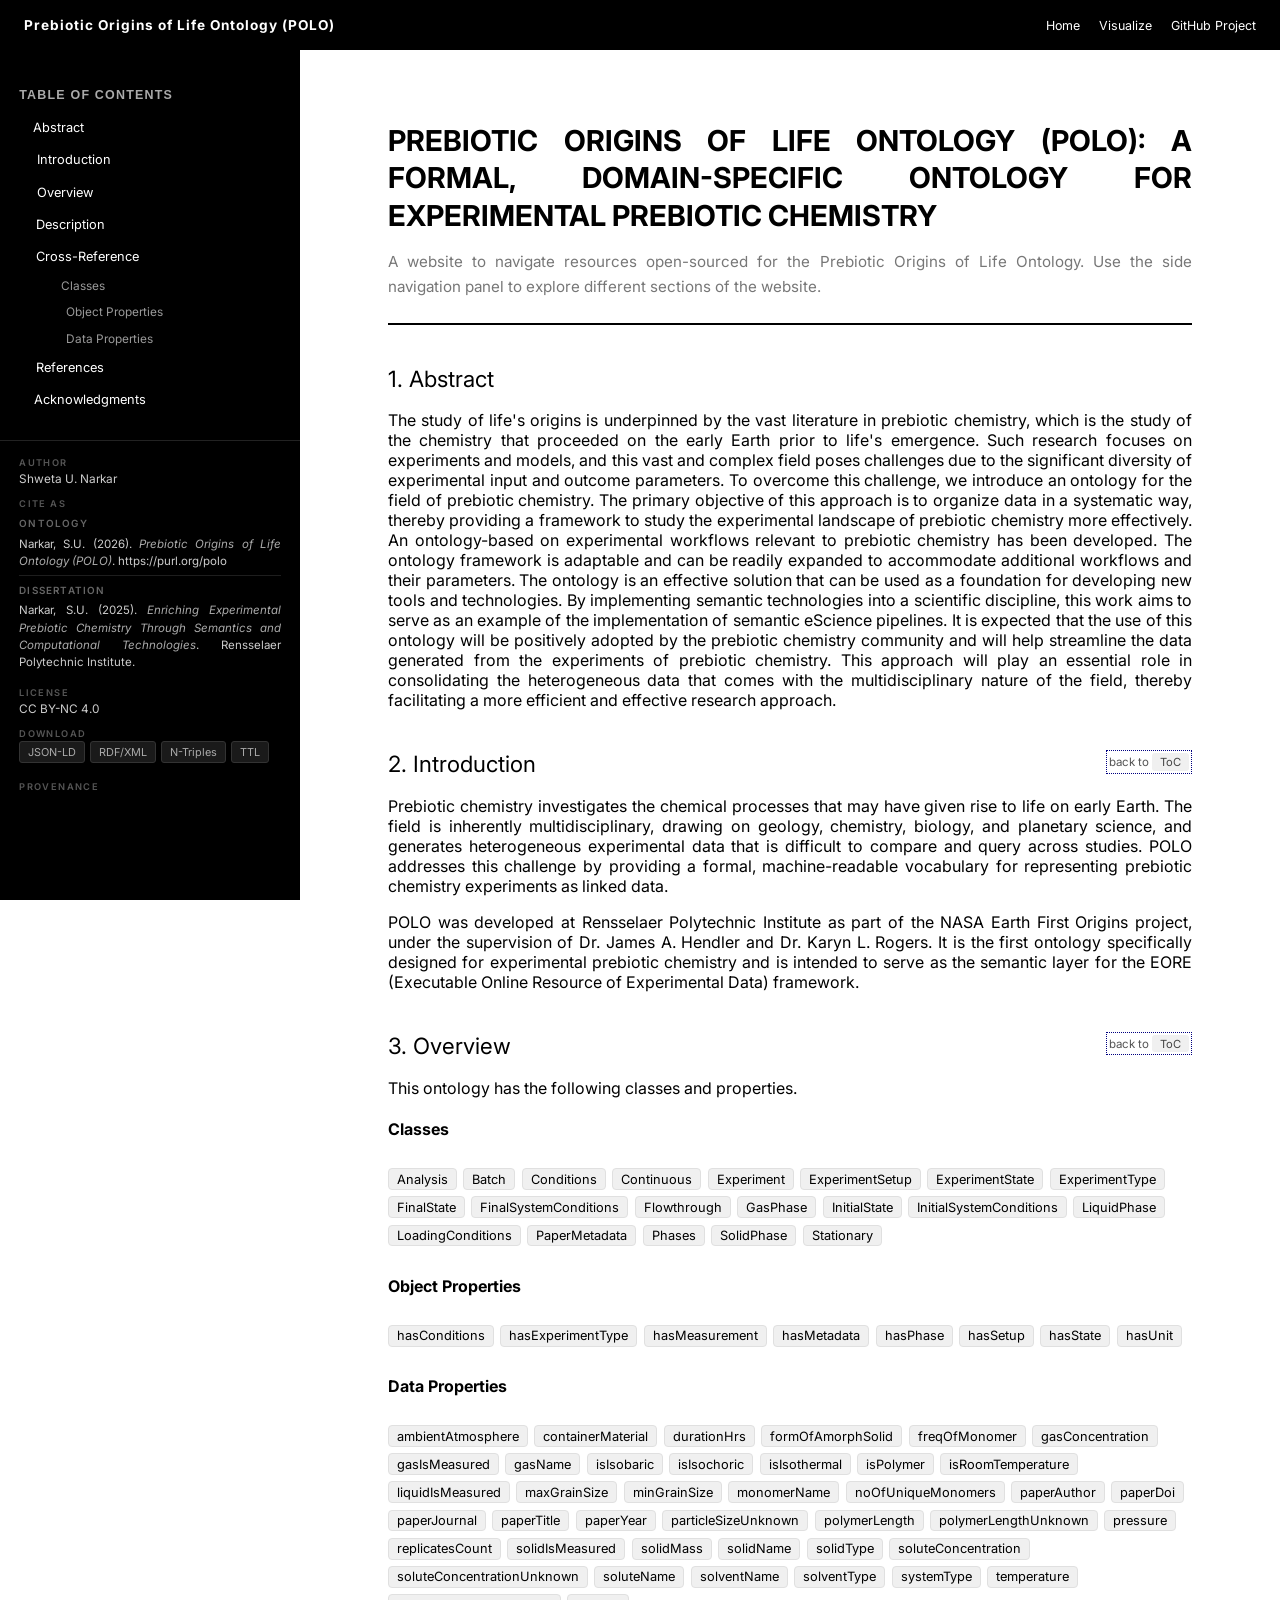
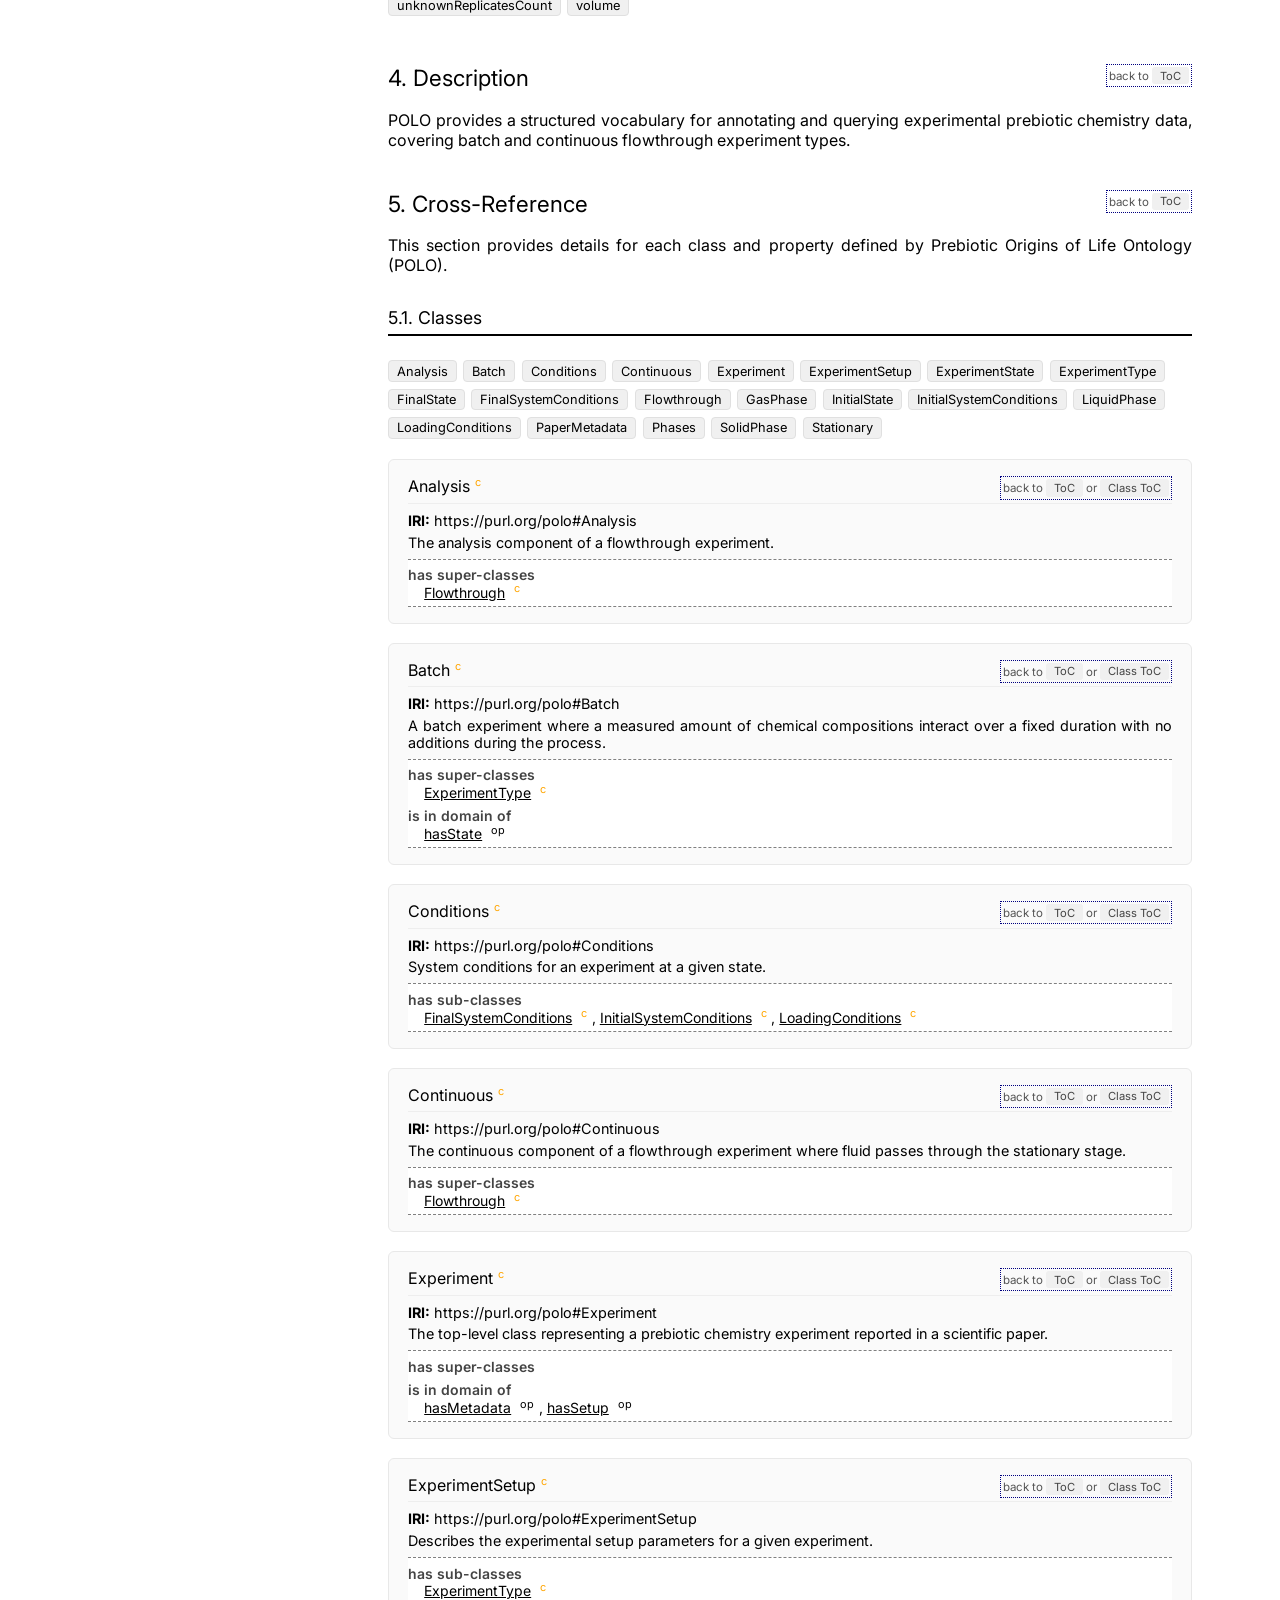
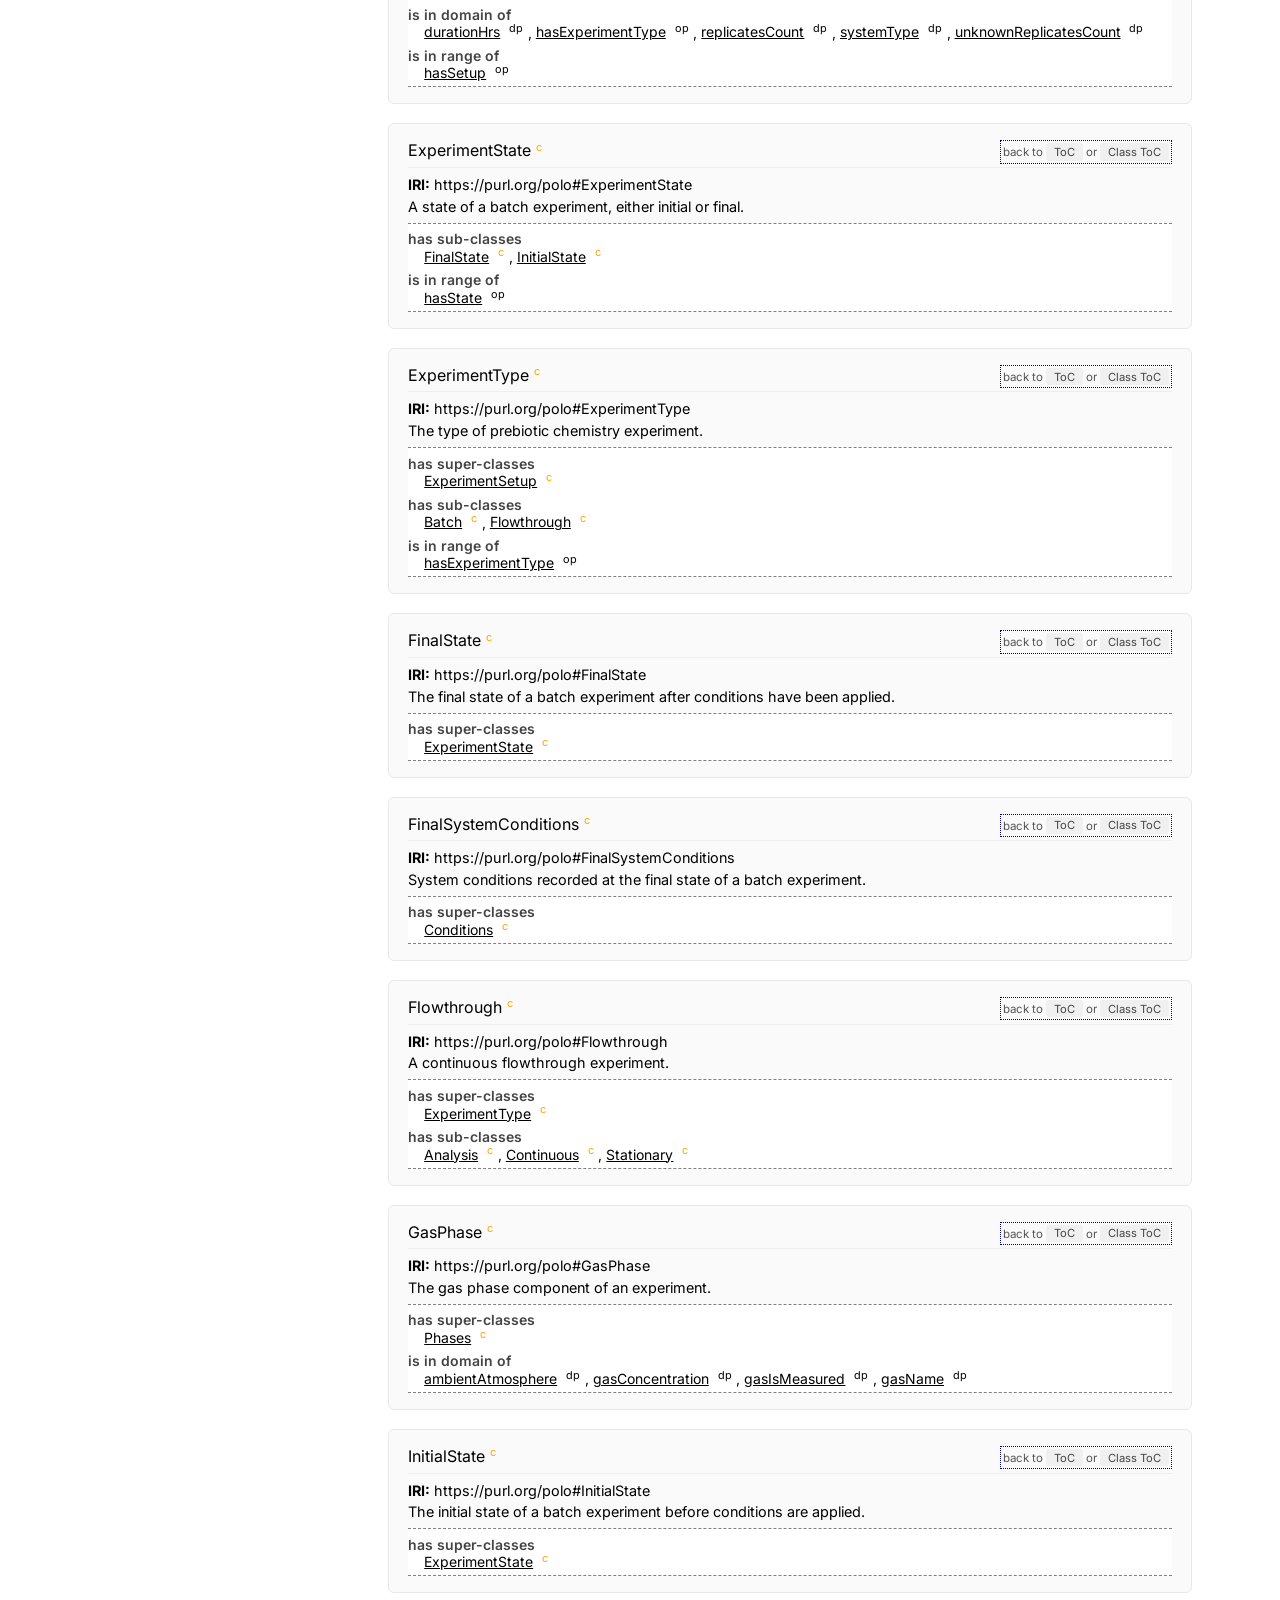
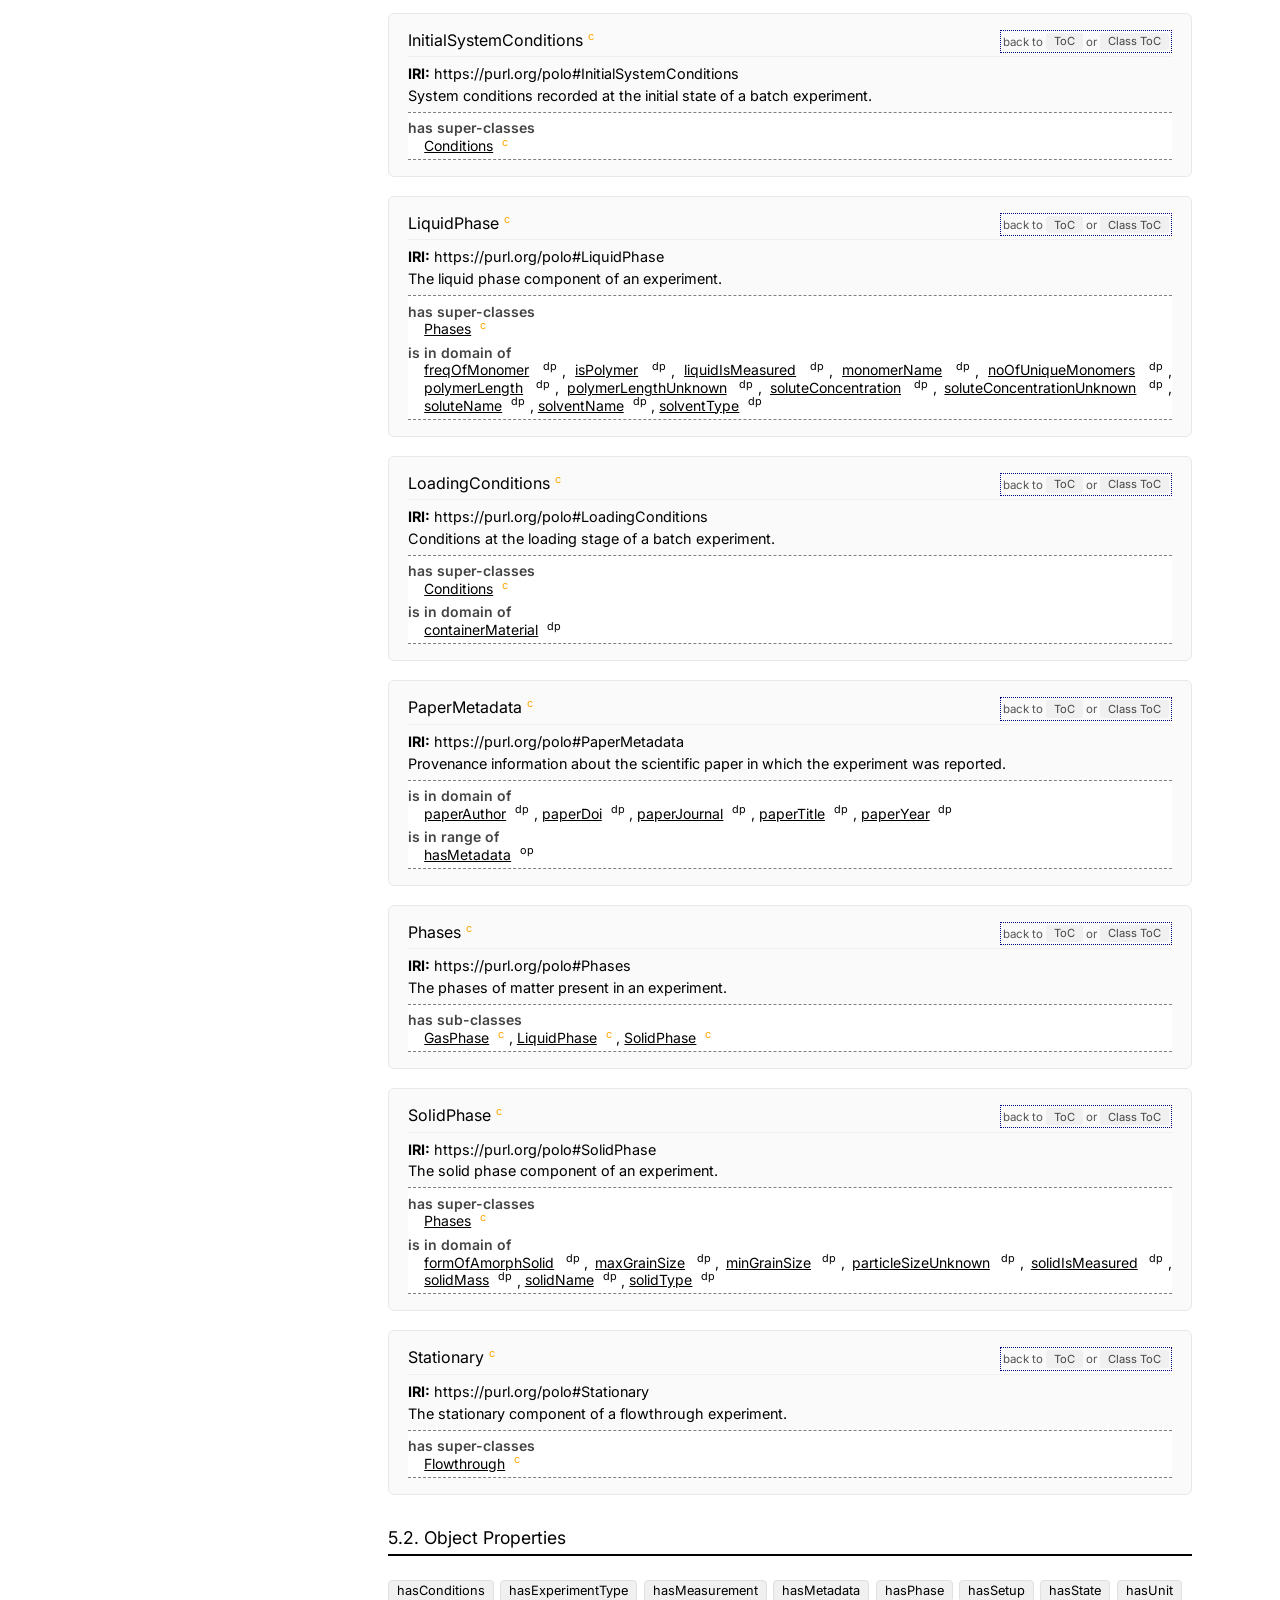
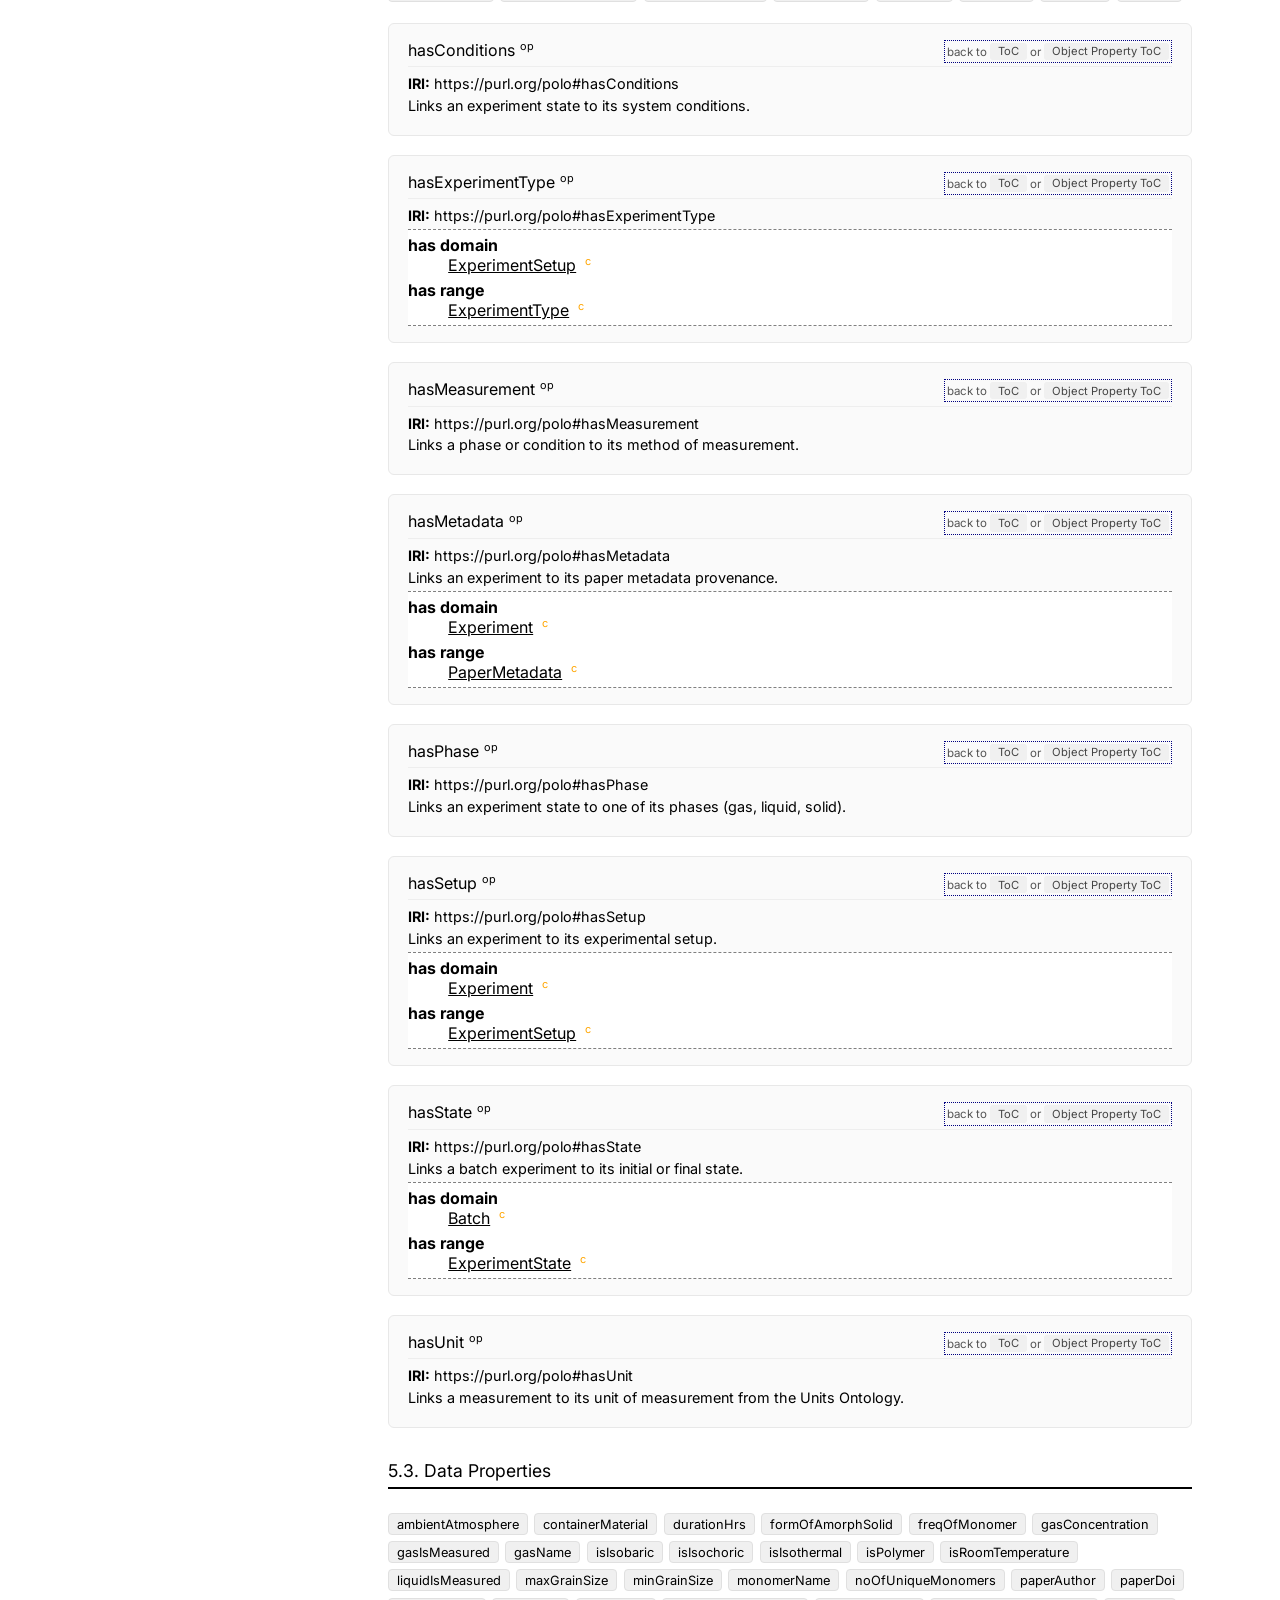
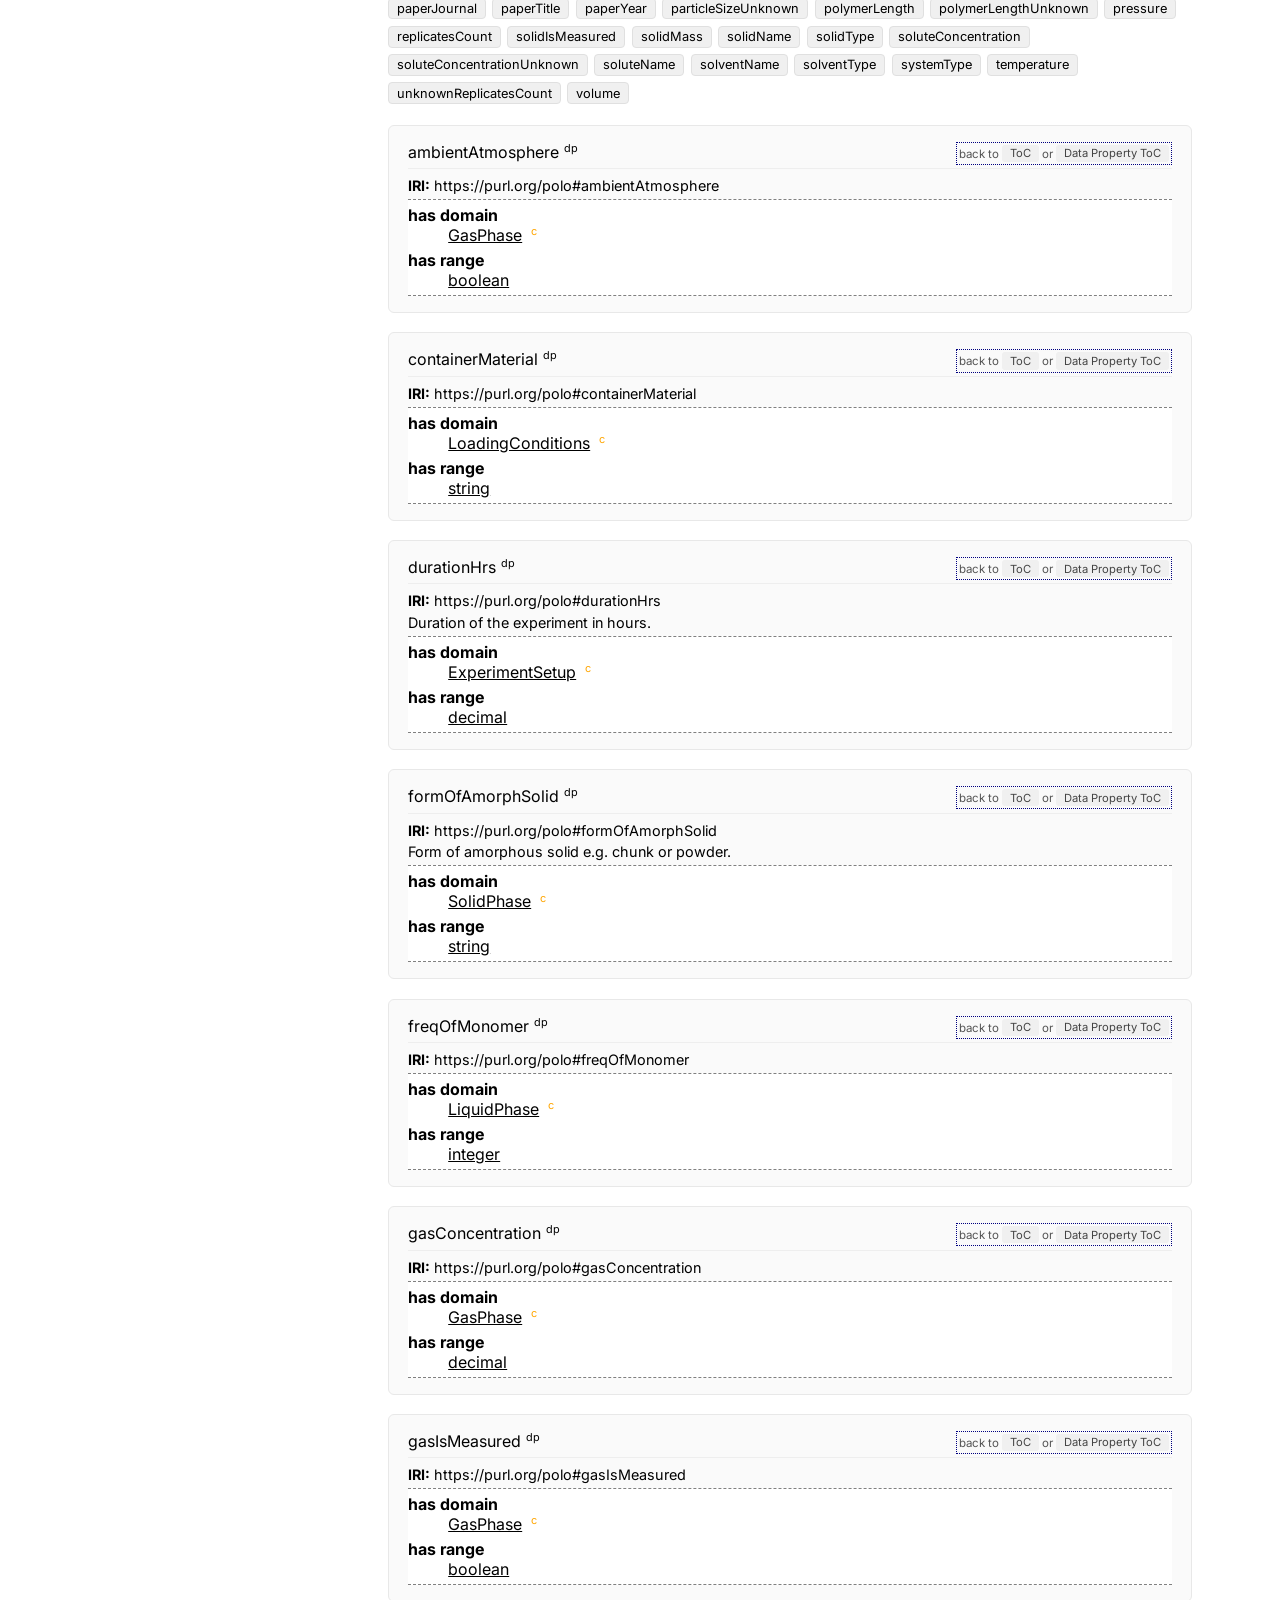
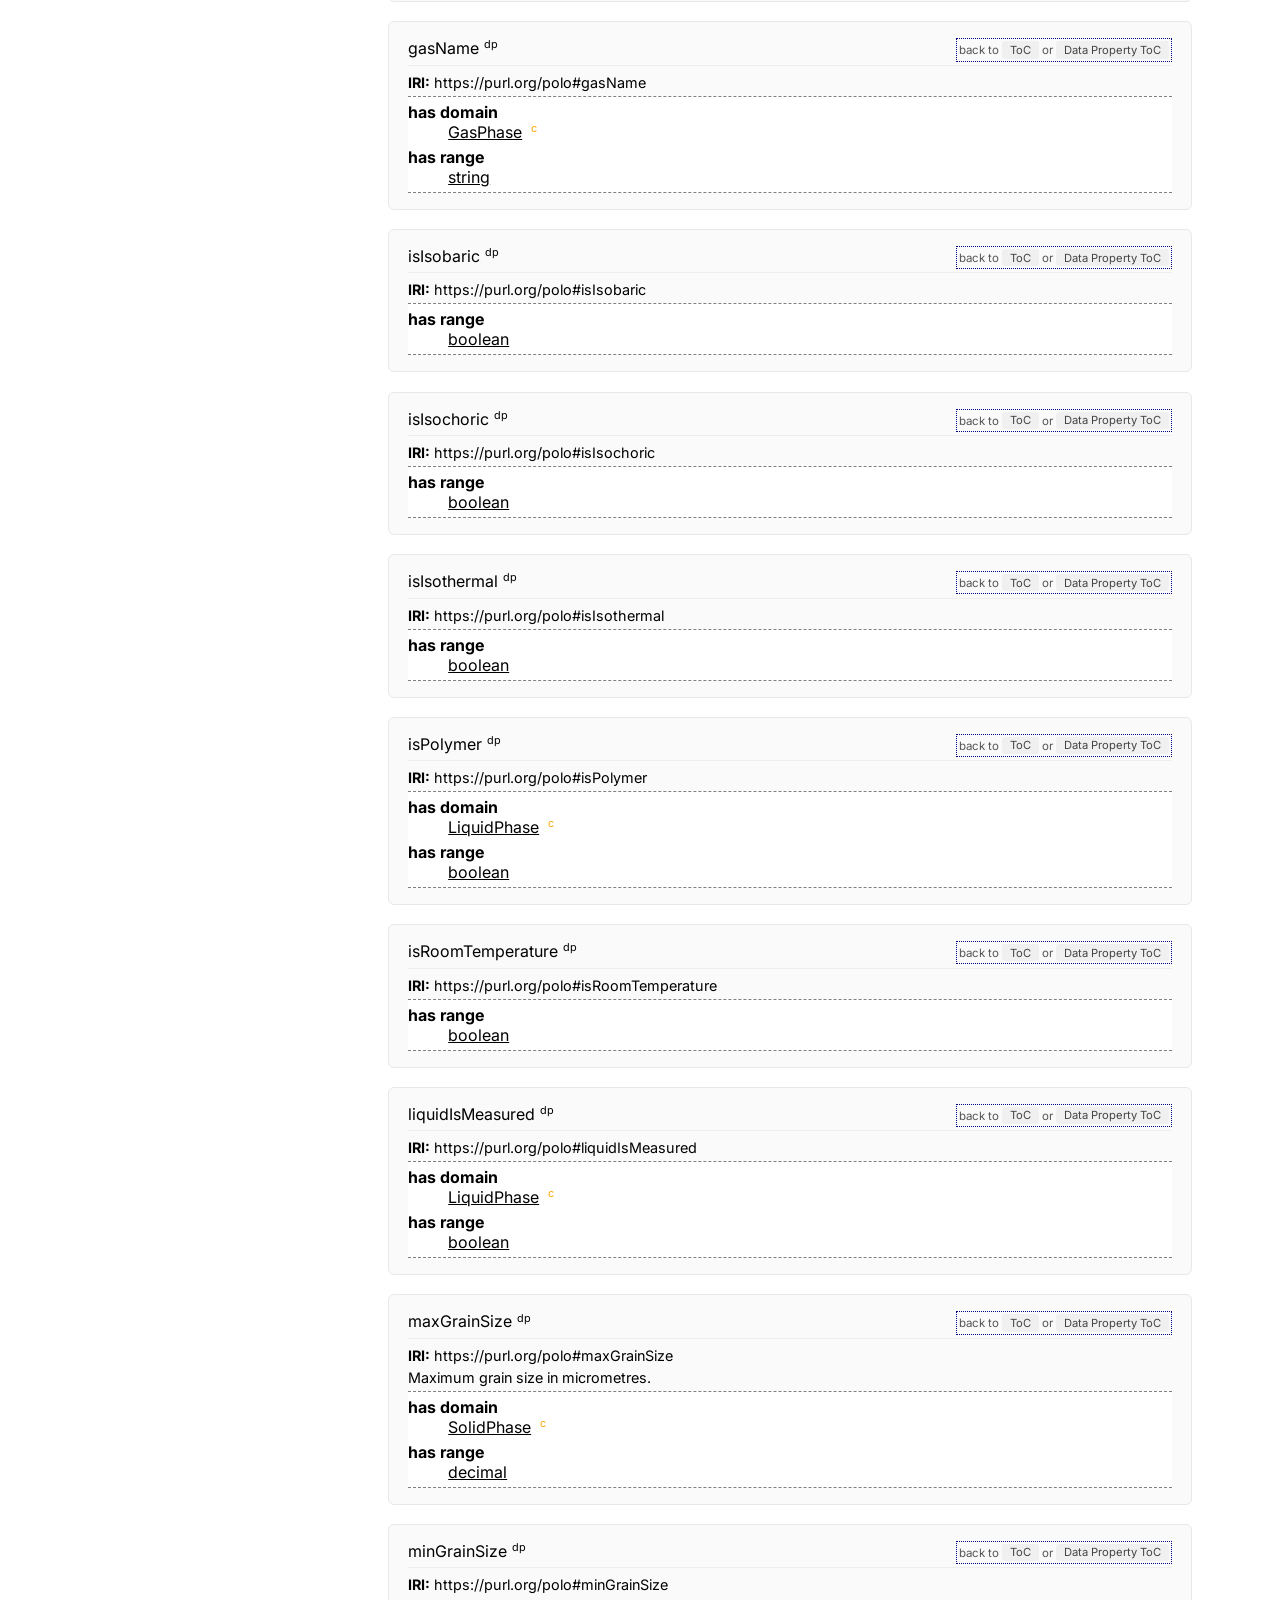
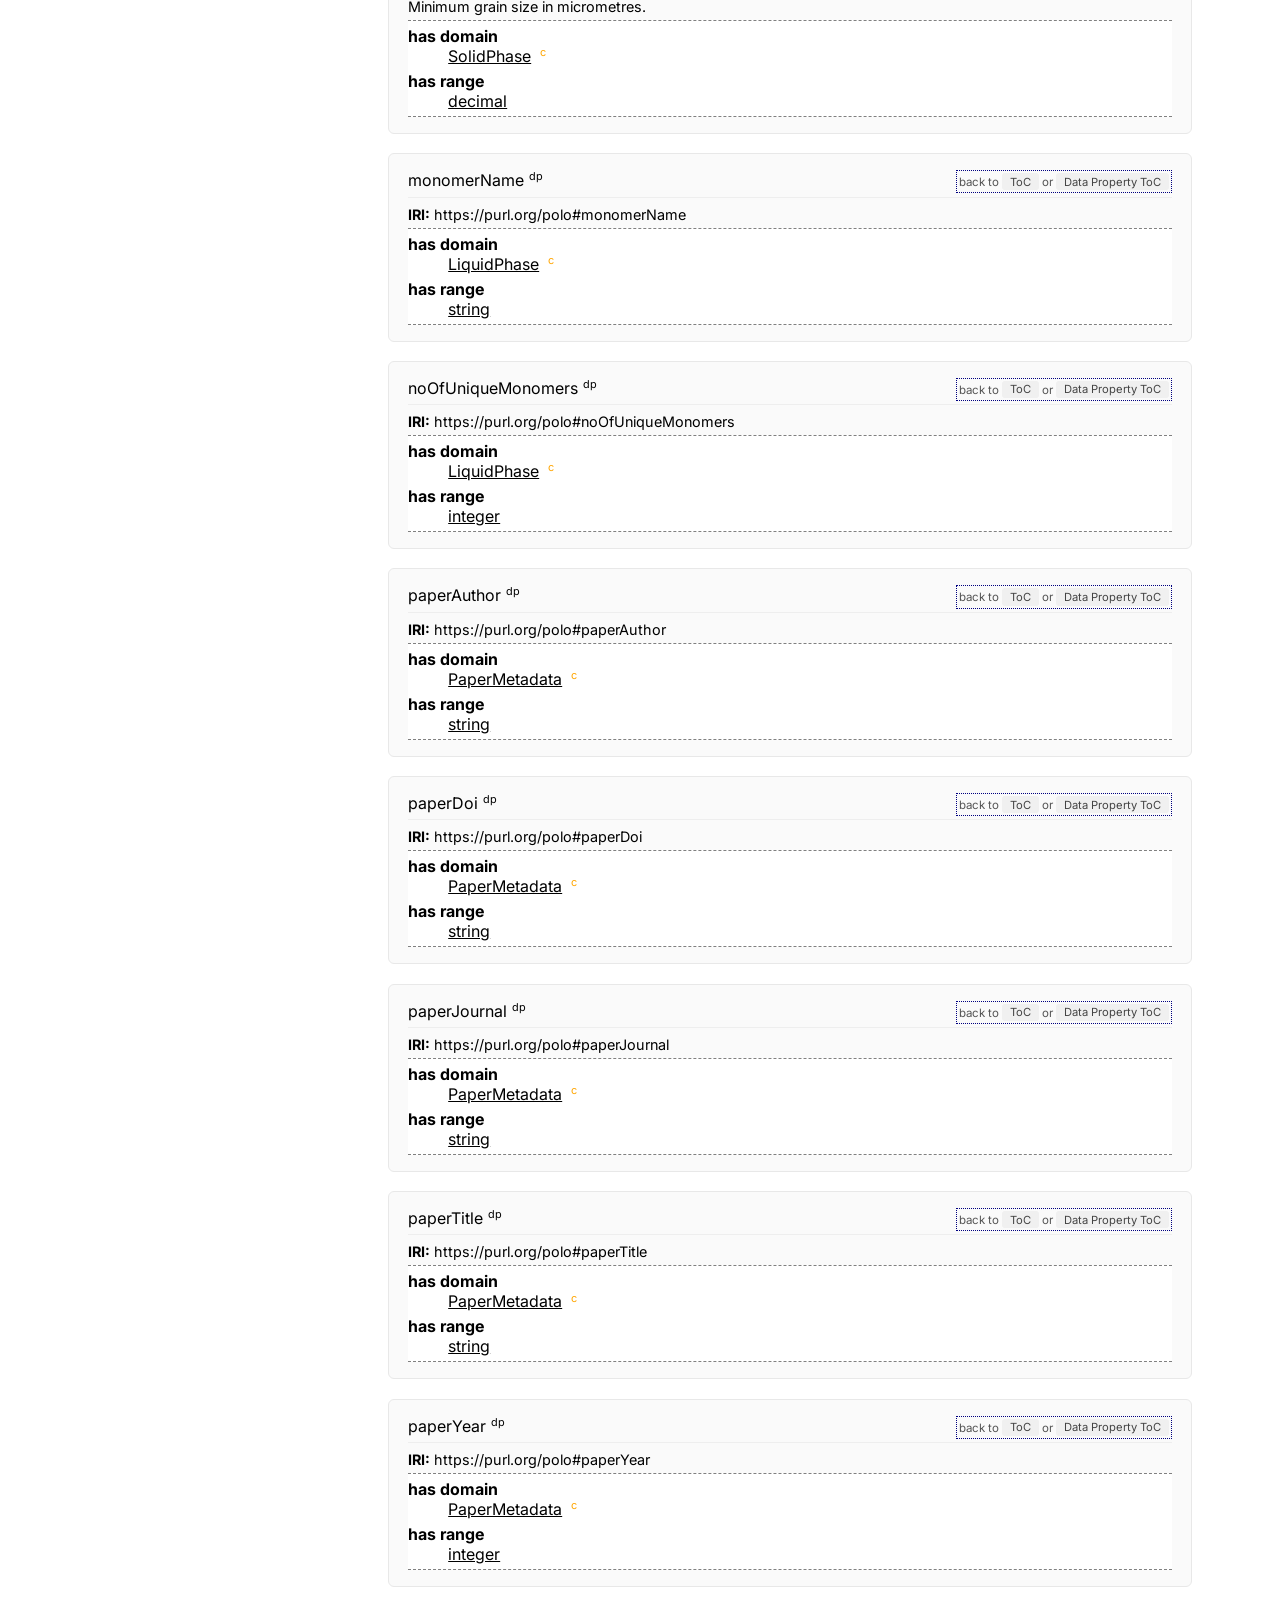
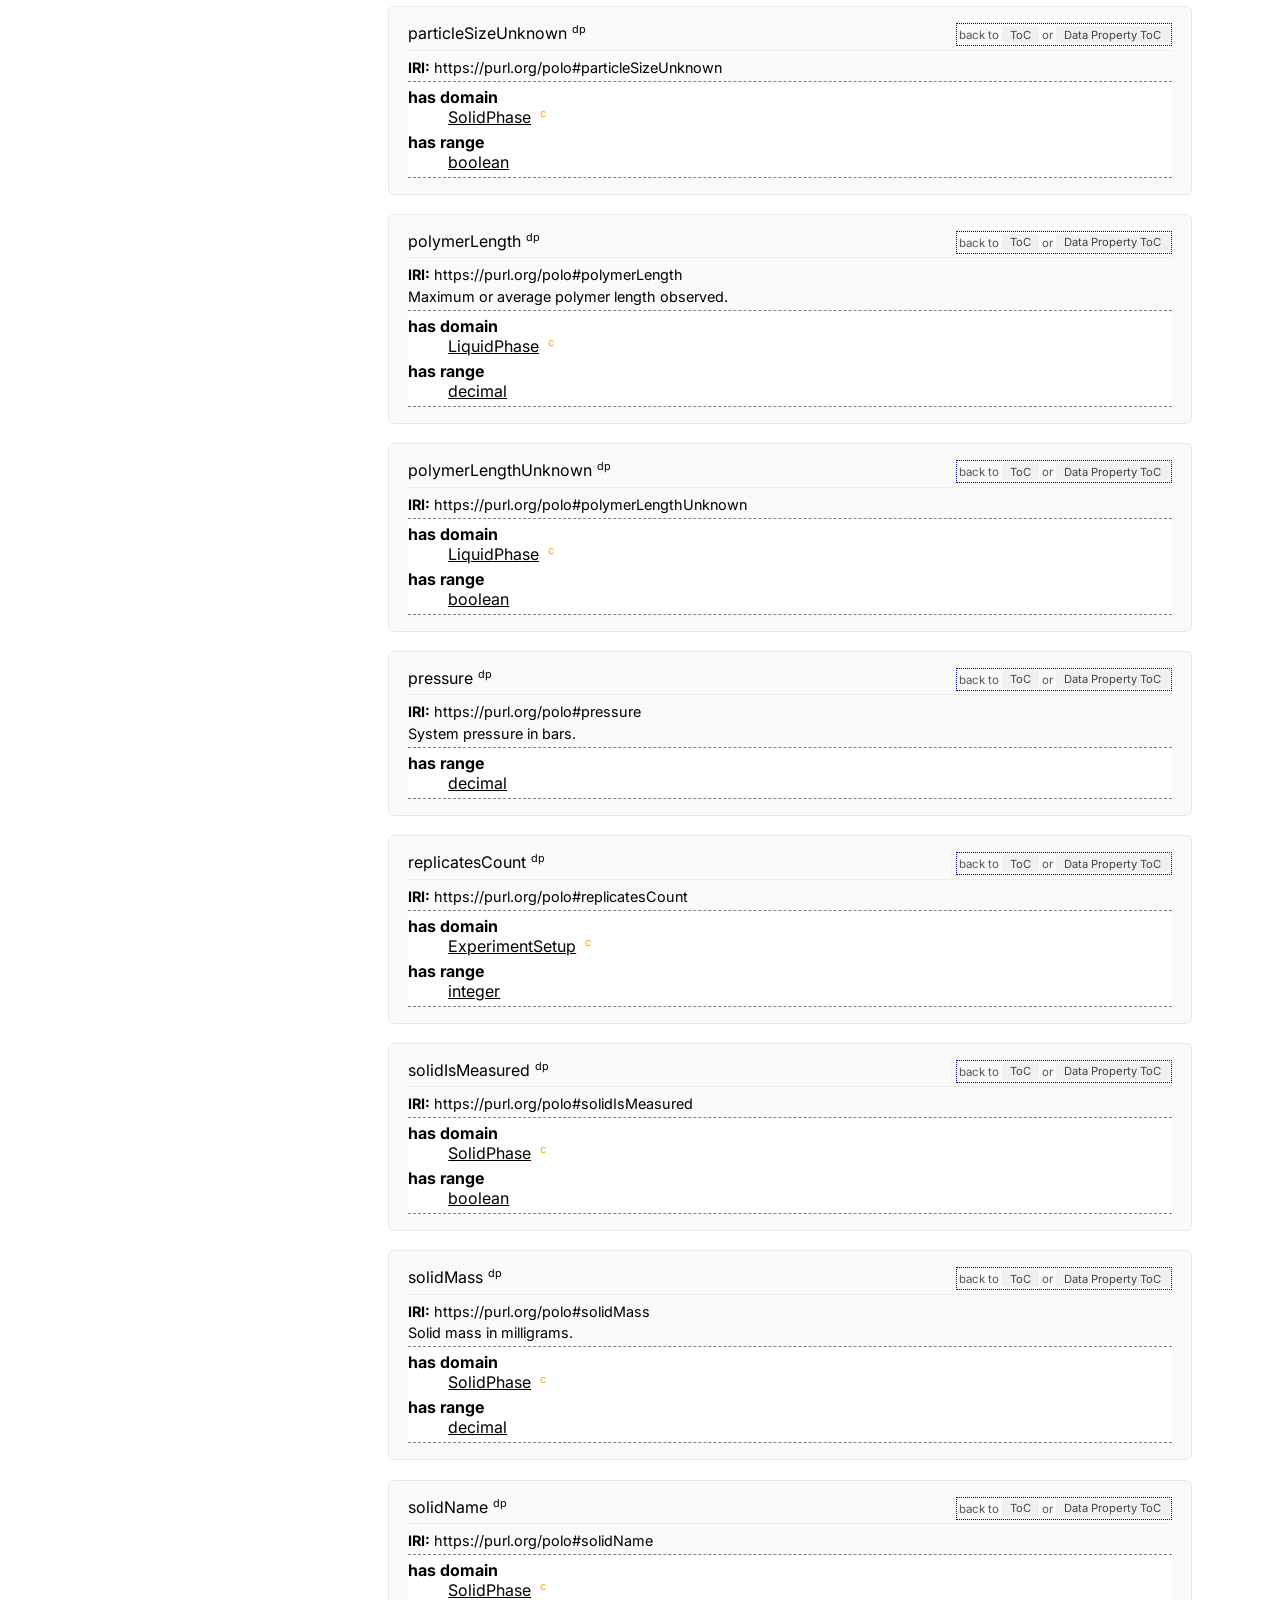
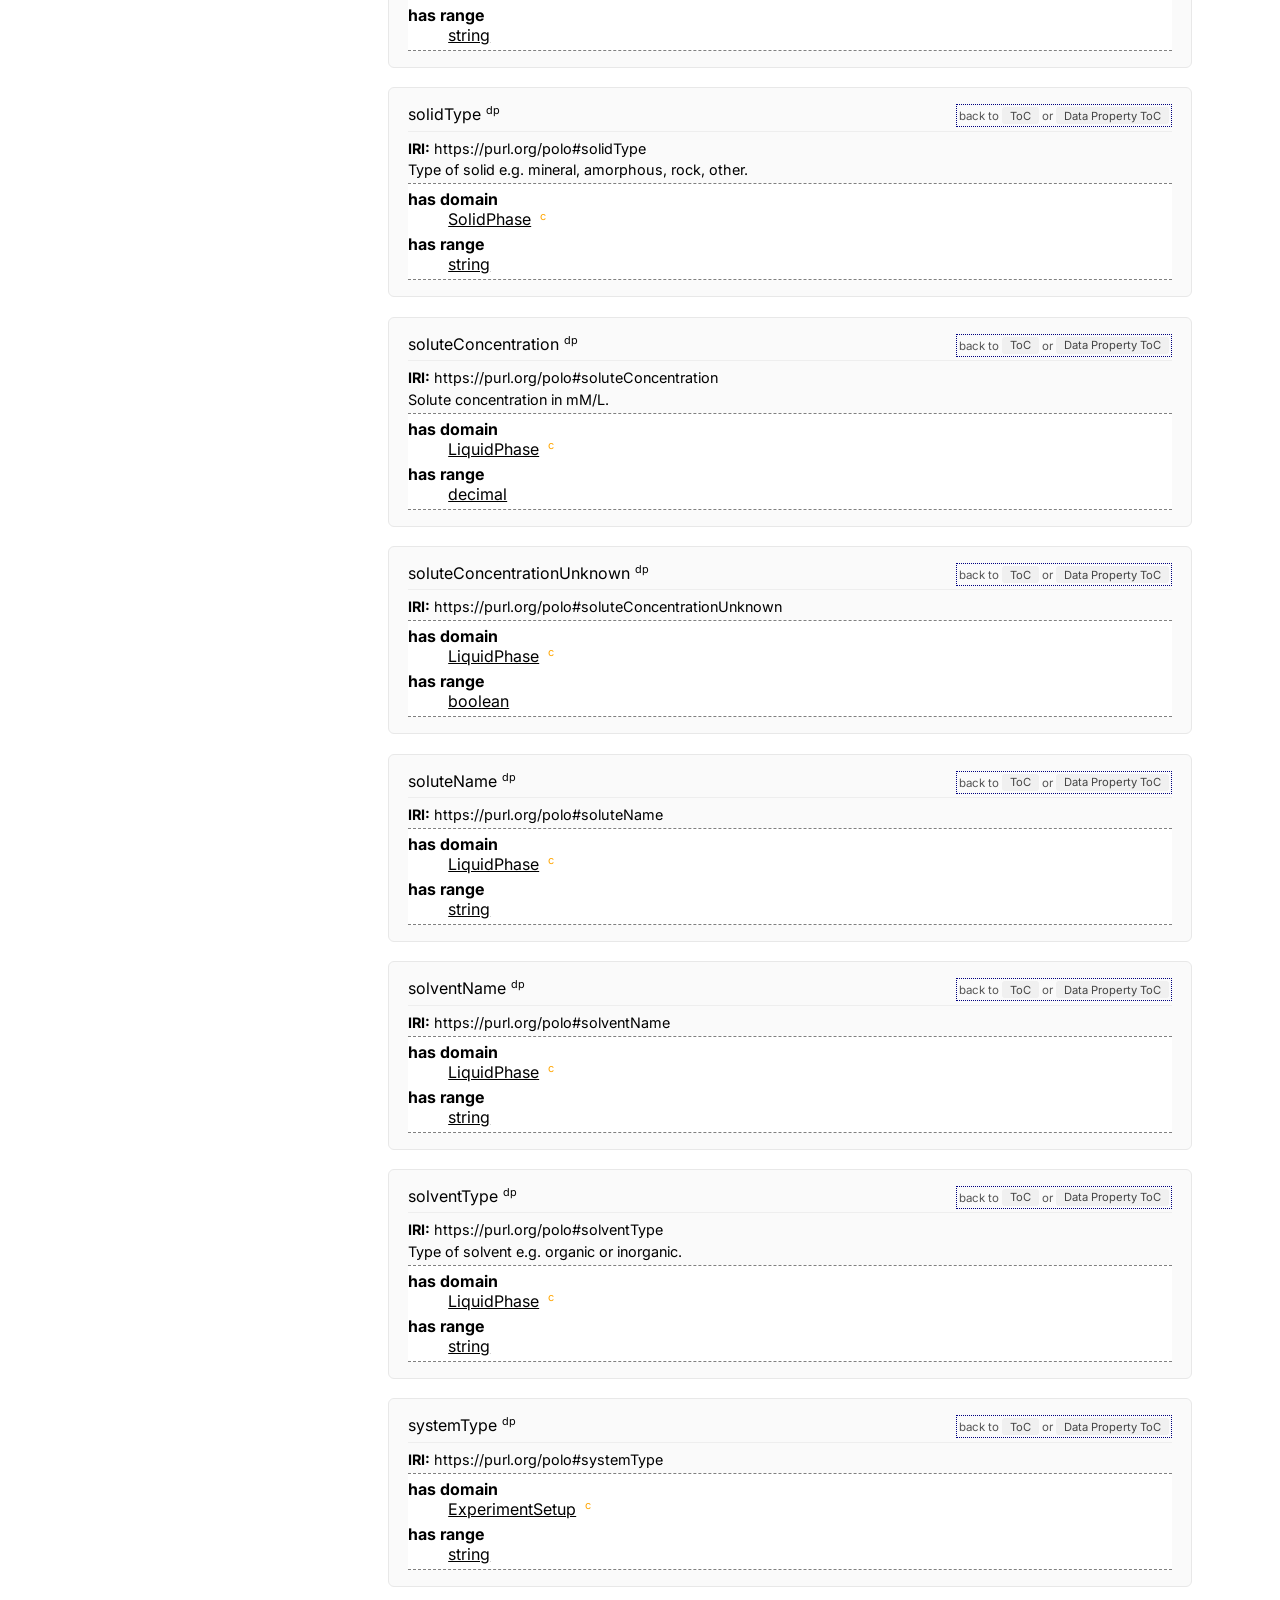
==== commit 196cfd16: "Remove trailing period from page title" ====
--- a/docs/index-en.html
+++ b/docs/index-en.html
@@ -67,7 +67,7 @@
   </div>
   <div id="topnav-right">
     <a href="#">Home</a>
-    <a href="visualization.html" target="_blank">Visualize</a>
+    <a href="visualization.html">Visualize</a>
     <a href="https://github.com/shweta3695/polo-ontology" target="_blank">GitHub Project</a>
   </div>
 </nav>
@@ -97,7 +97,7 @@
 <div id="main-content">
 <div class="container">
 <div id="page-title">
-  <h1>PREBIOTIC ORIGINS OF LIFE ONTOLOGY (POLO): A FORMAL, DOMAIN-SPECIFIC ONTOLOGY FOR EXPERIMENTAL PREBIOTIC CHEMISTRY.</h1>
+  <h1>PREBIOTIC ORIGINS OF LIFE ONTOLOGY (POLO): A FORMAL, DOMAIN-SPECIFIC ONTOLOGY FOR EXPERIMENTAL PREBIOTIC CHEMISTRY</h1>
   <p id="page-subtitle">A website to navigate resources open-sourced for the Prebiotic Origins of Life Ontology. Use the side navigation panel to explore different sections of the website.</p>
 </div>
 
--- a/docs/resources/polo.css
+++ b/docs/resources/polo.css
@@ -2,7 +2,7 @@
 
 :root {
   --topnav-height: 50px;
-  --sidebar-width: 260px;
+  --sidebar-width: 300px;
 }
 
 /* ── Base ── */
@@ -300,10 +300,16 @@
 #main-content {
   margin-left: var(--sidebar-width);
   margin-top: var(--topnav-height);
-  padding: 2rem 3rem 4rem 3rem;
+  padding: 2rem 0 4rem 0;
   min-height: calc(100vh - var(--topnav-height));
   background: #ffffff;
   color: #000000;
+}
+
+#main-content > .container {
+  max-width: 900px;
+  margin: 0 auto;
+  padding: 0 3rem;
 }
 
 /* ── WebVOWL iframe ── */
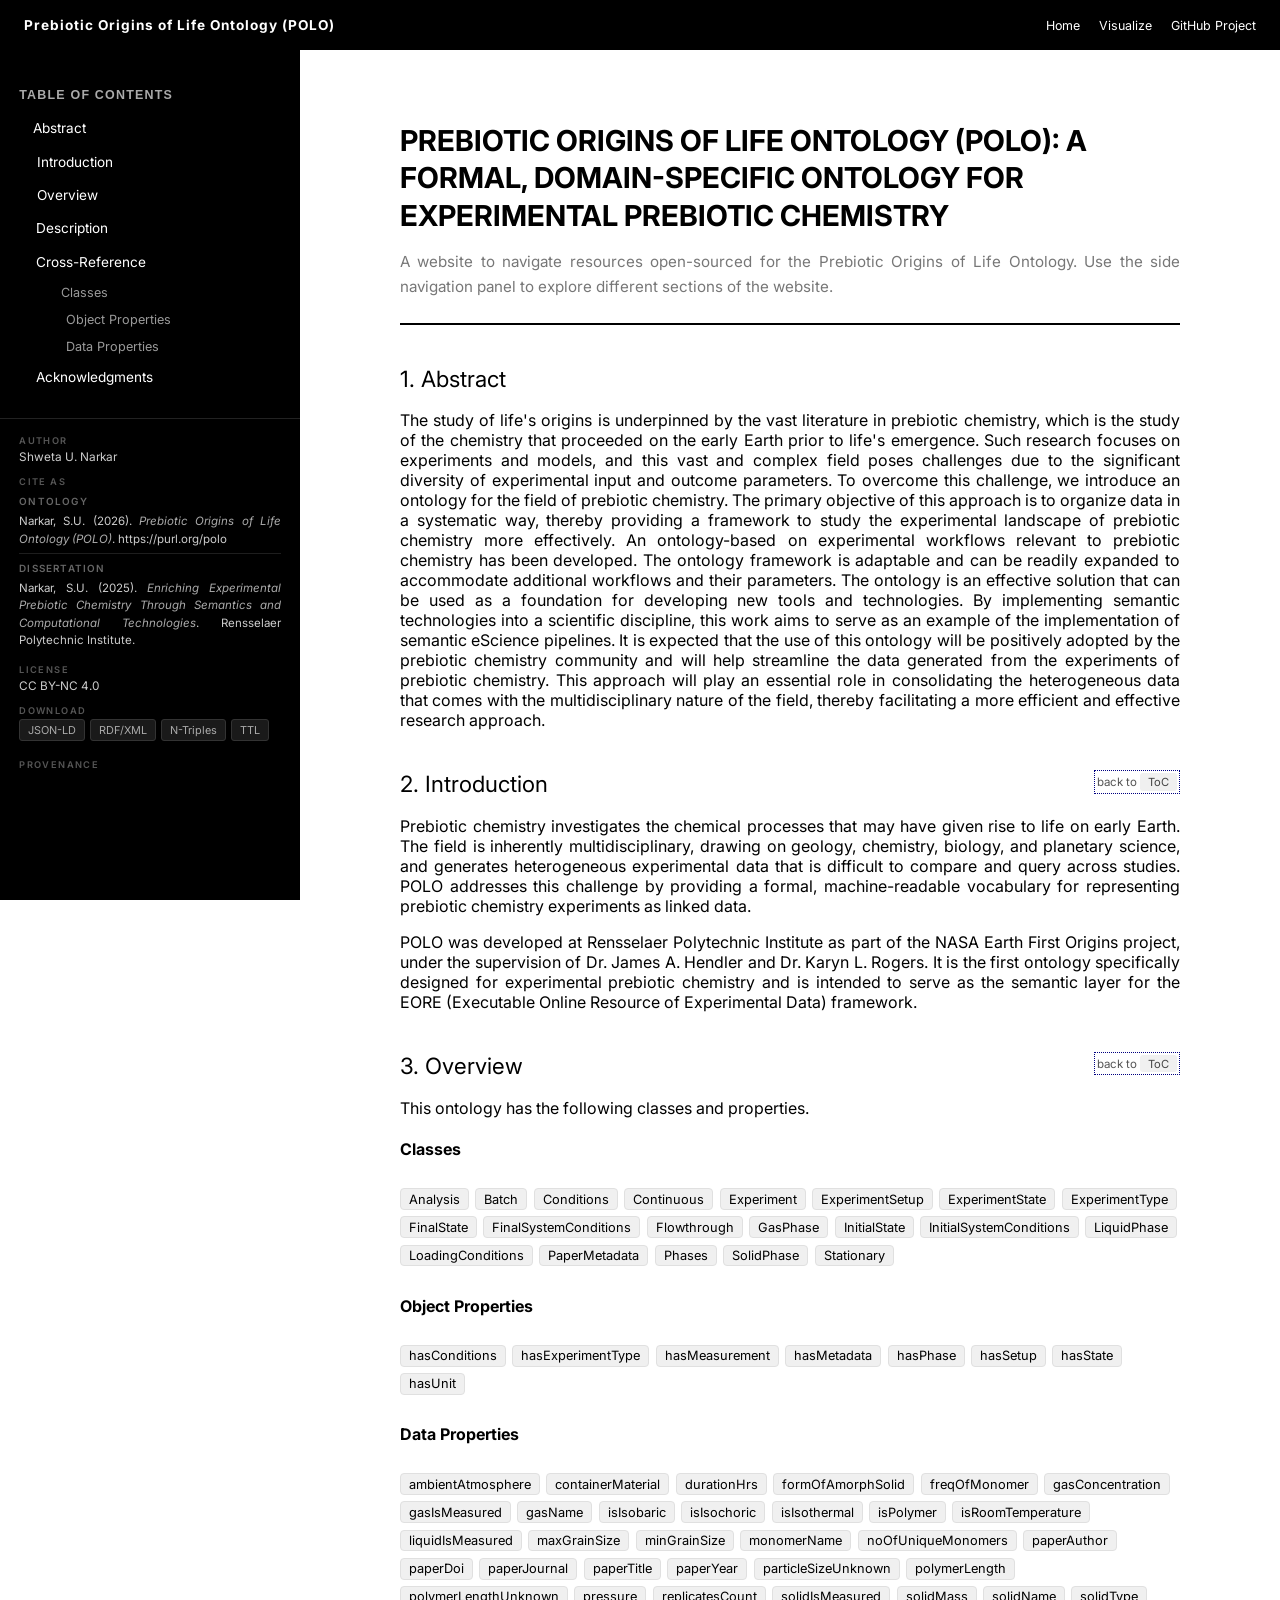
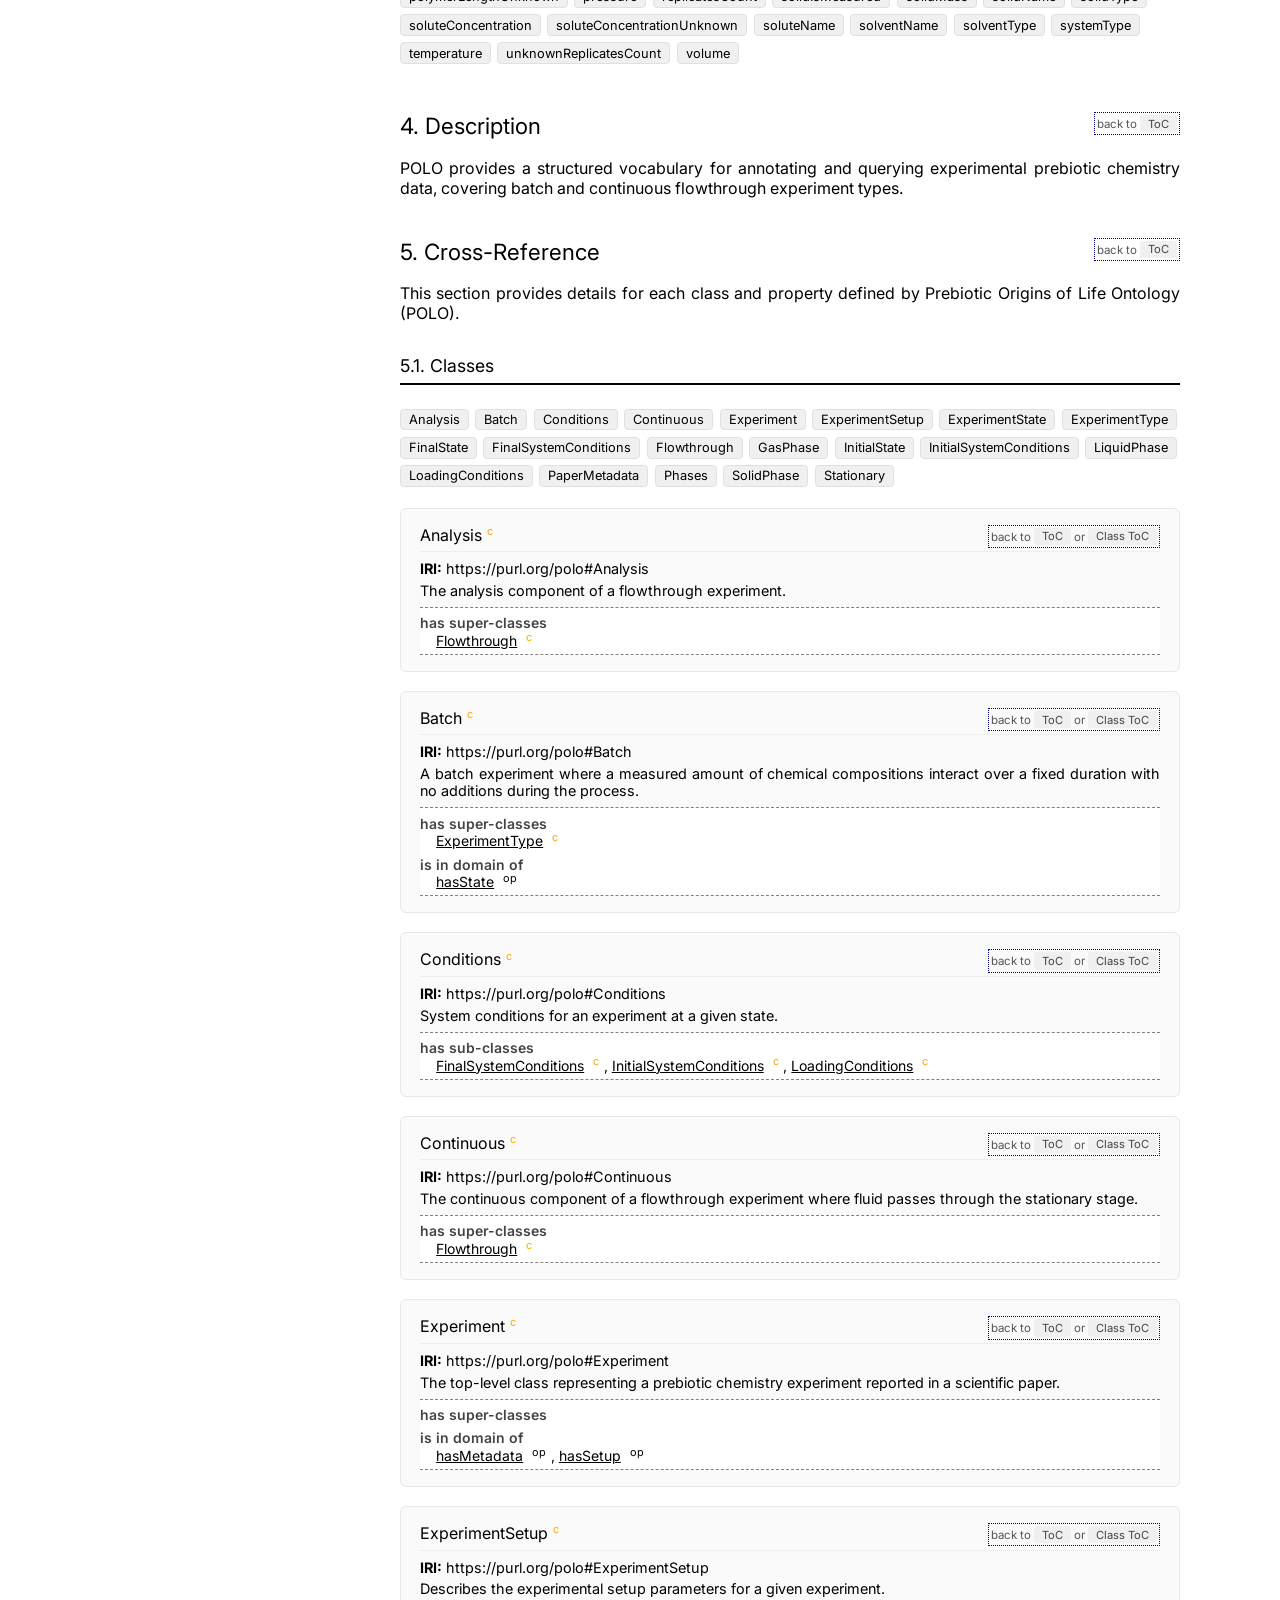
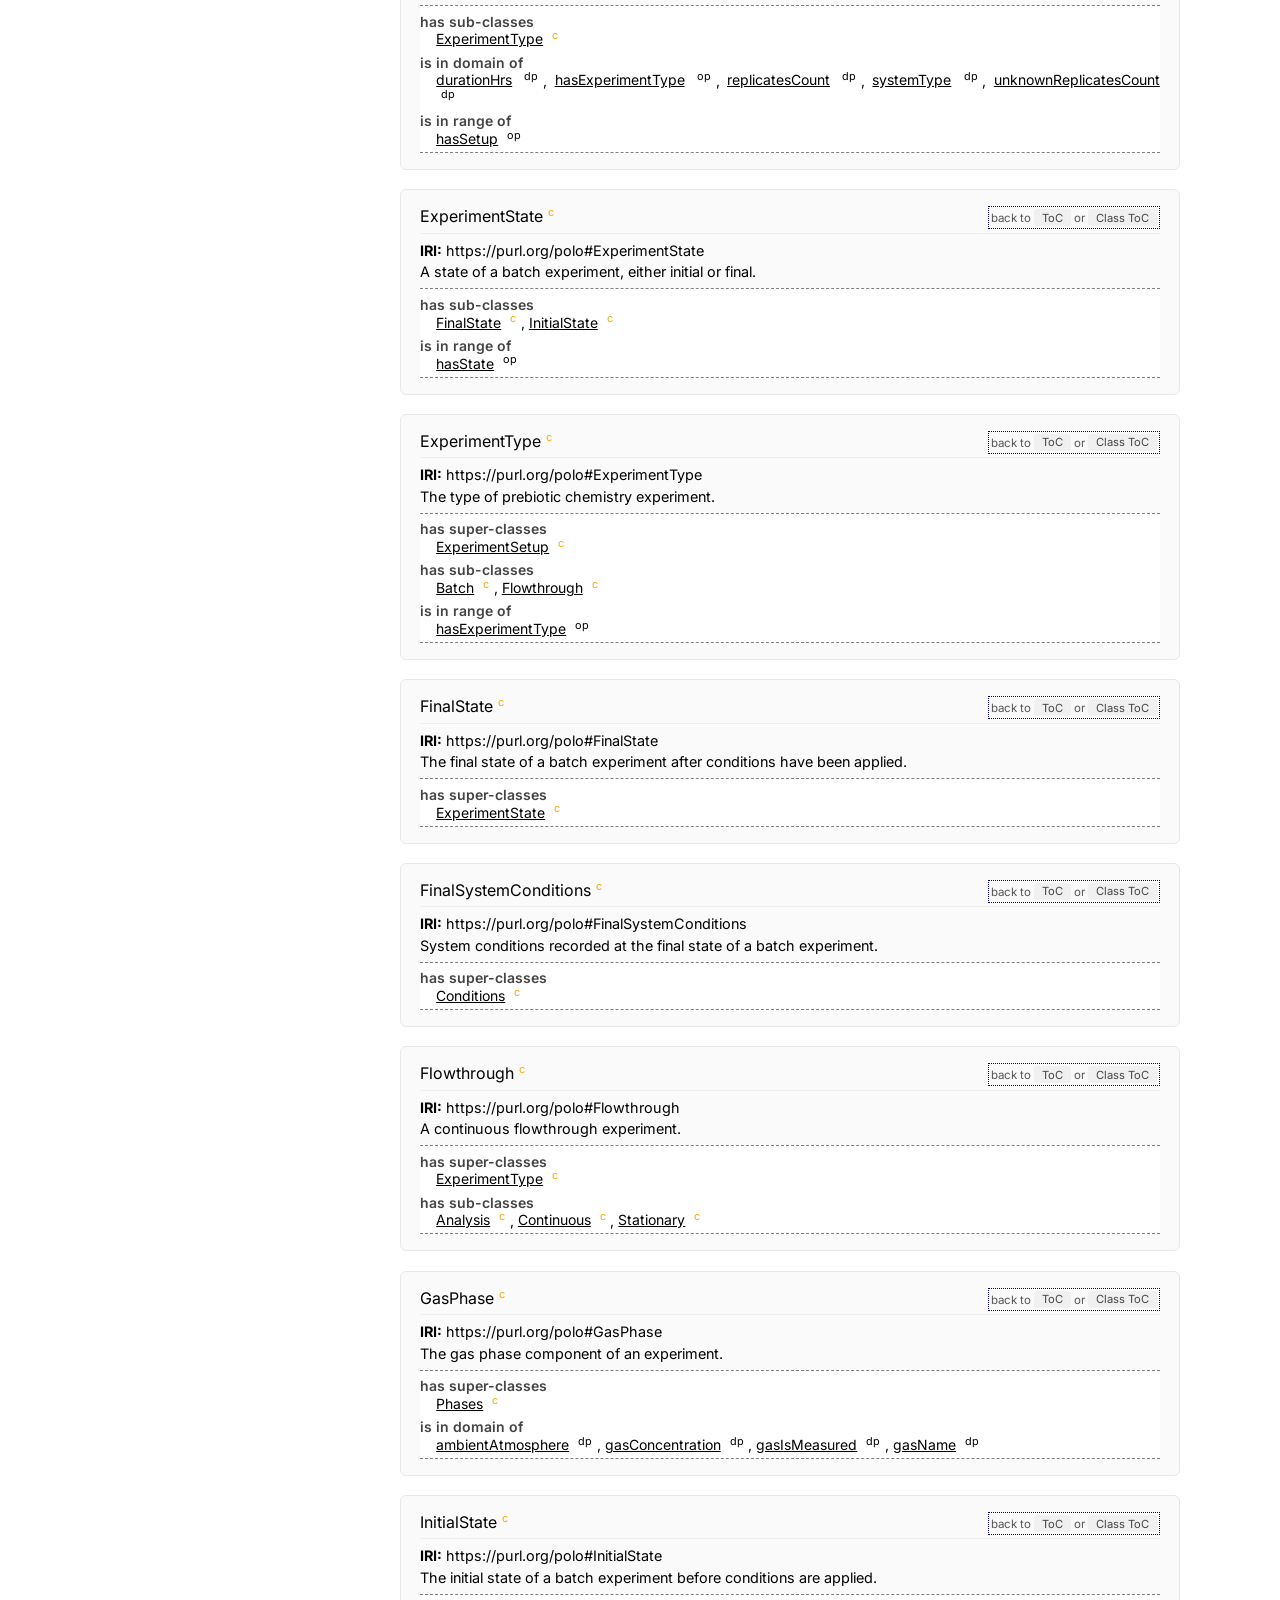
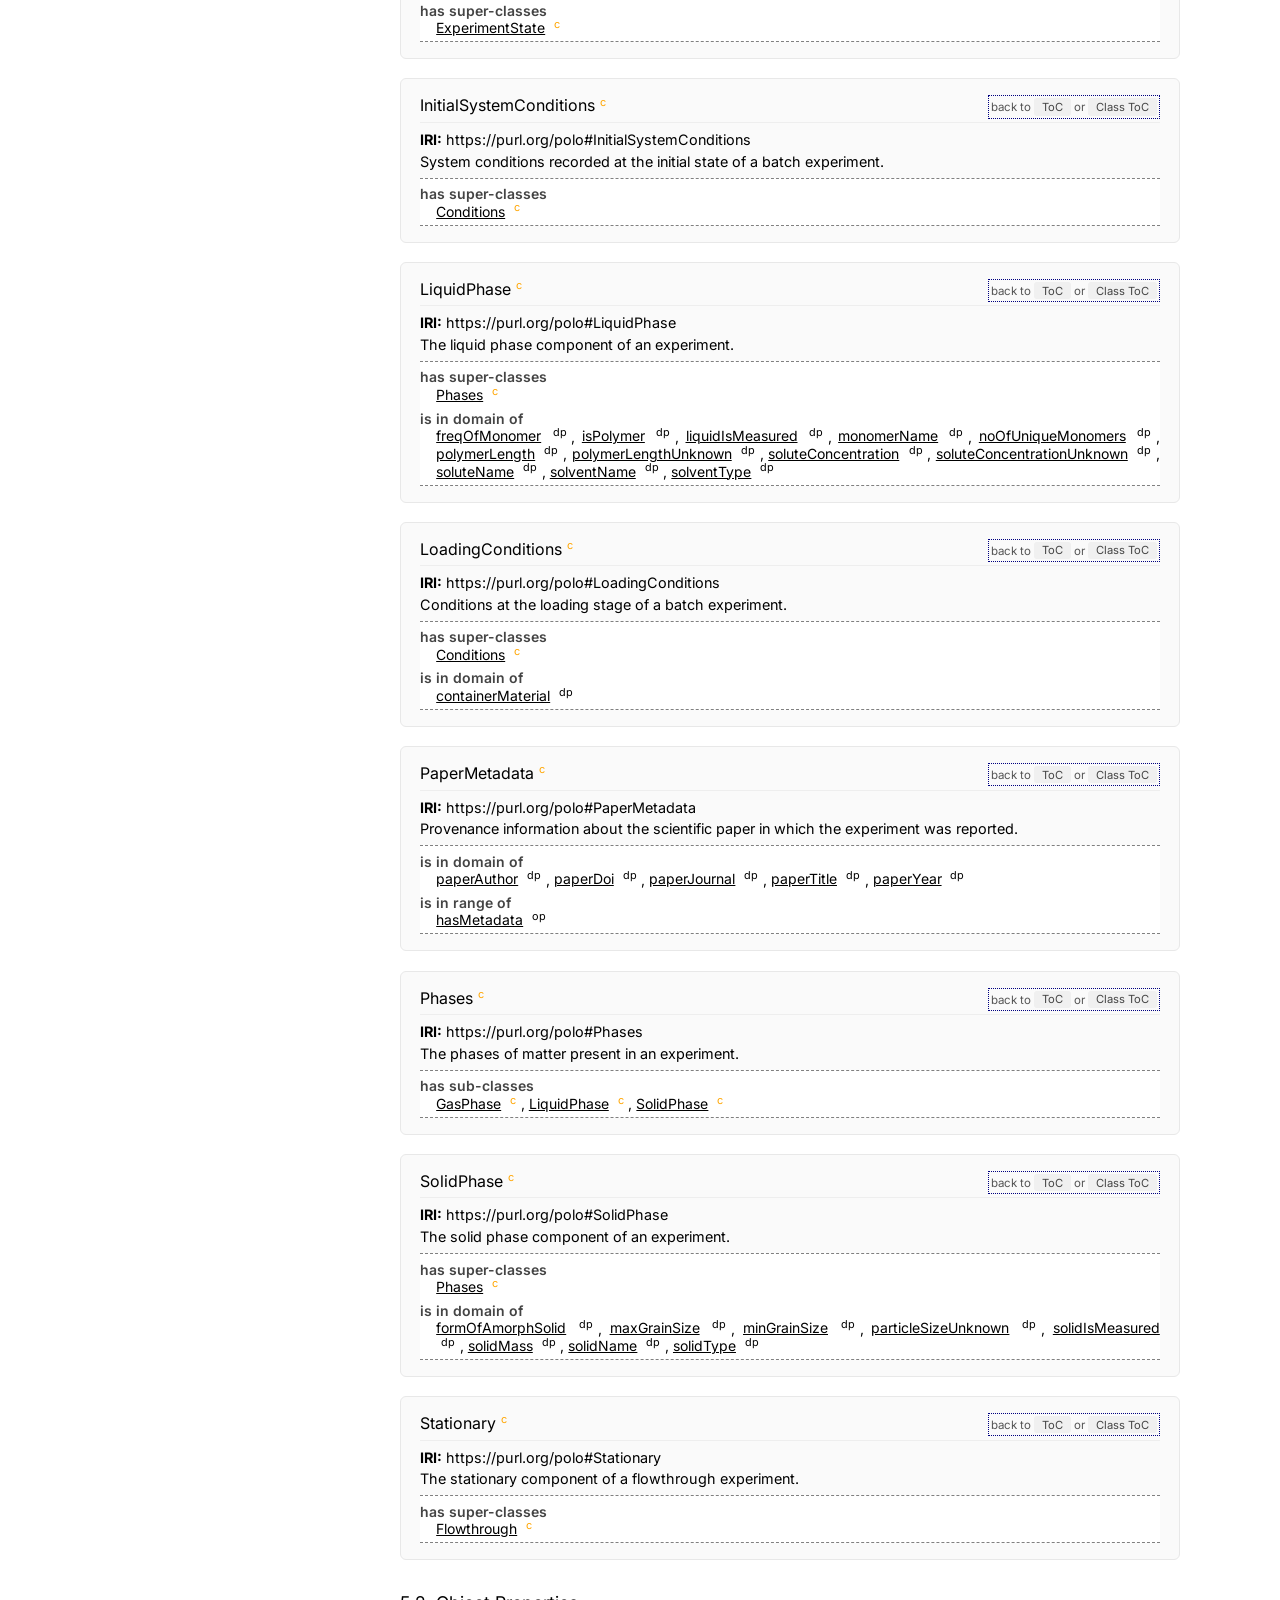
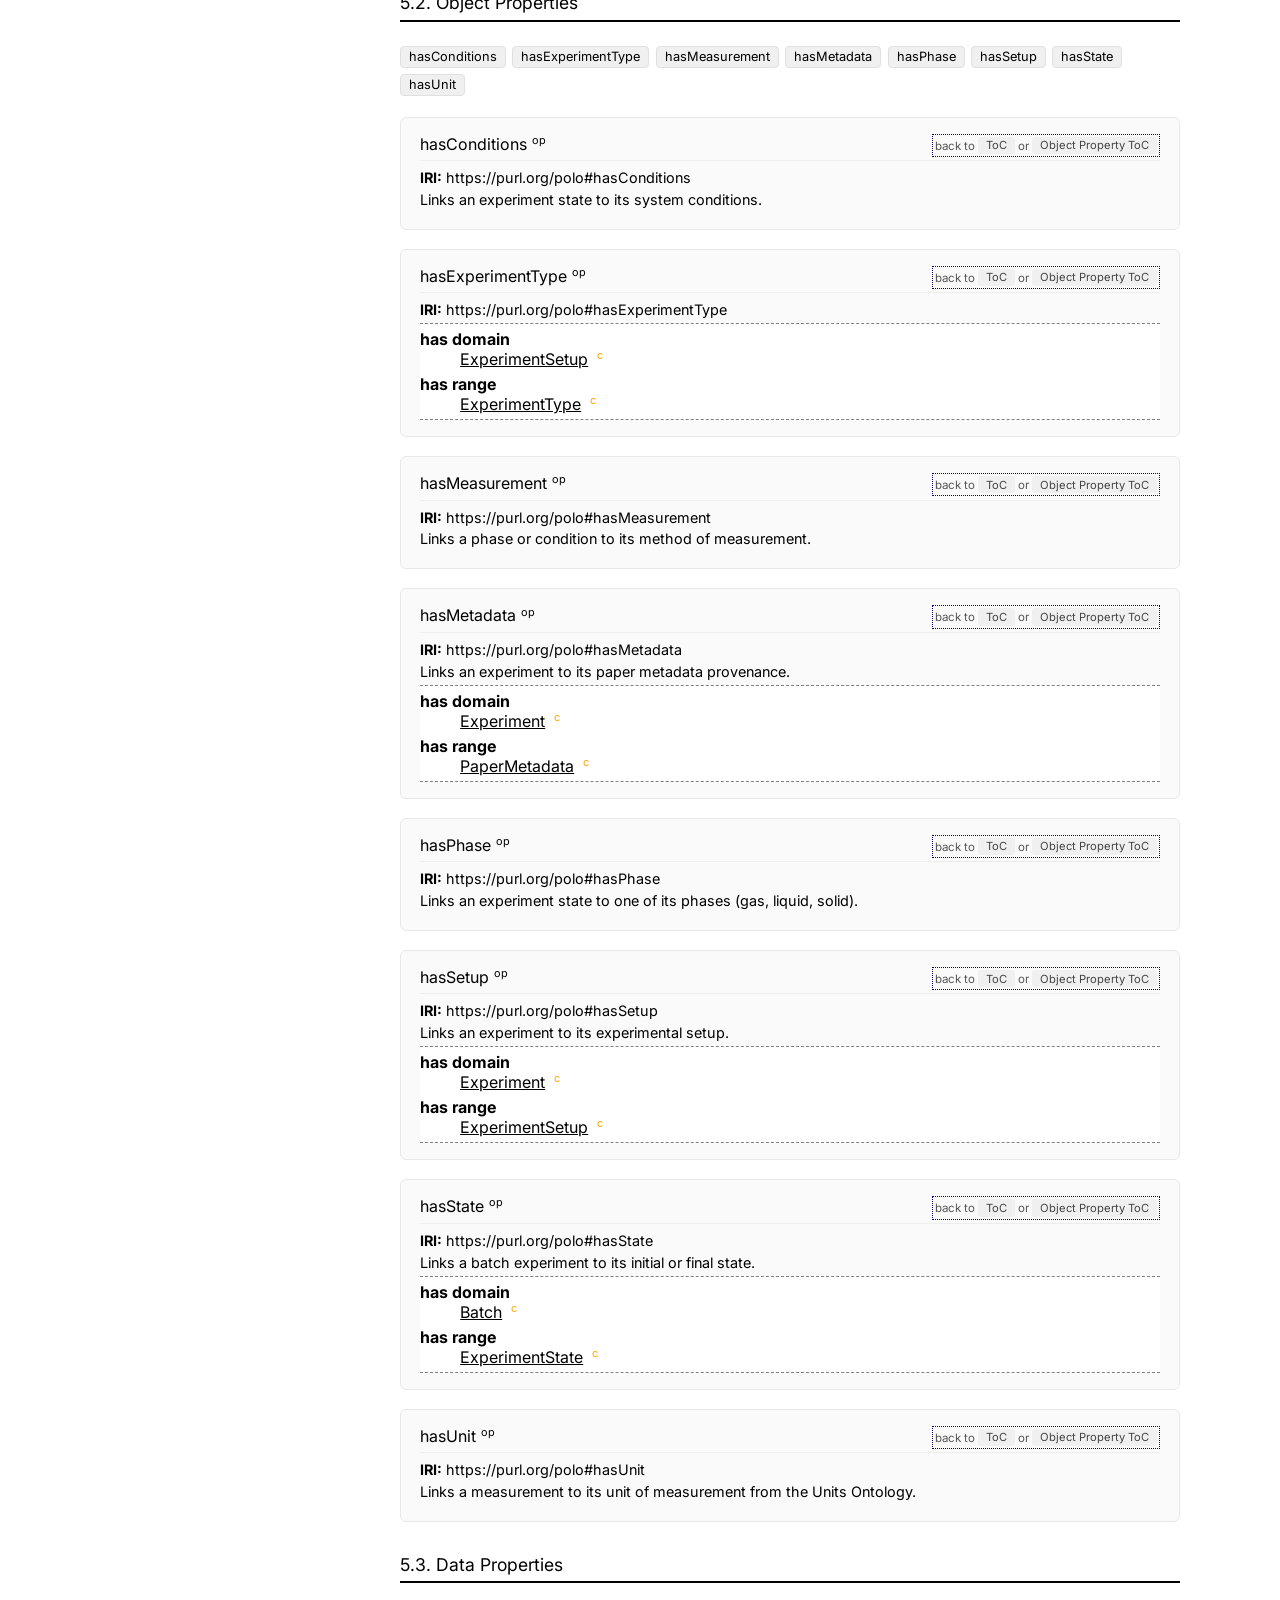
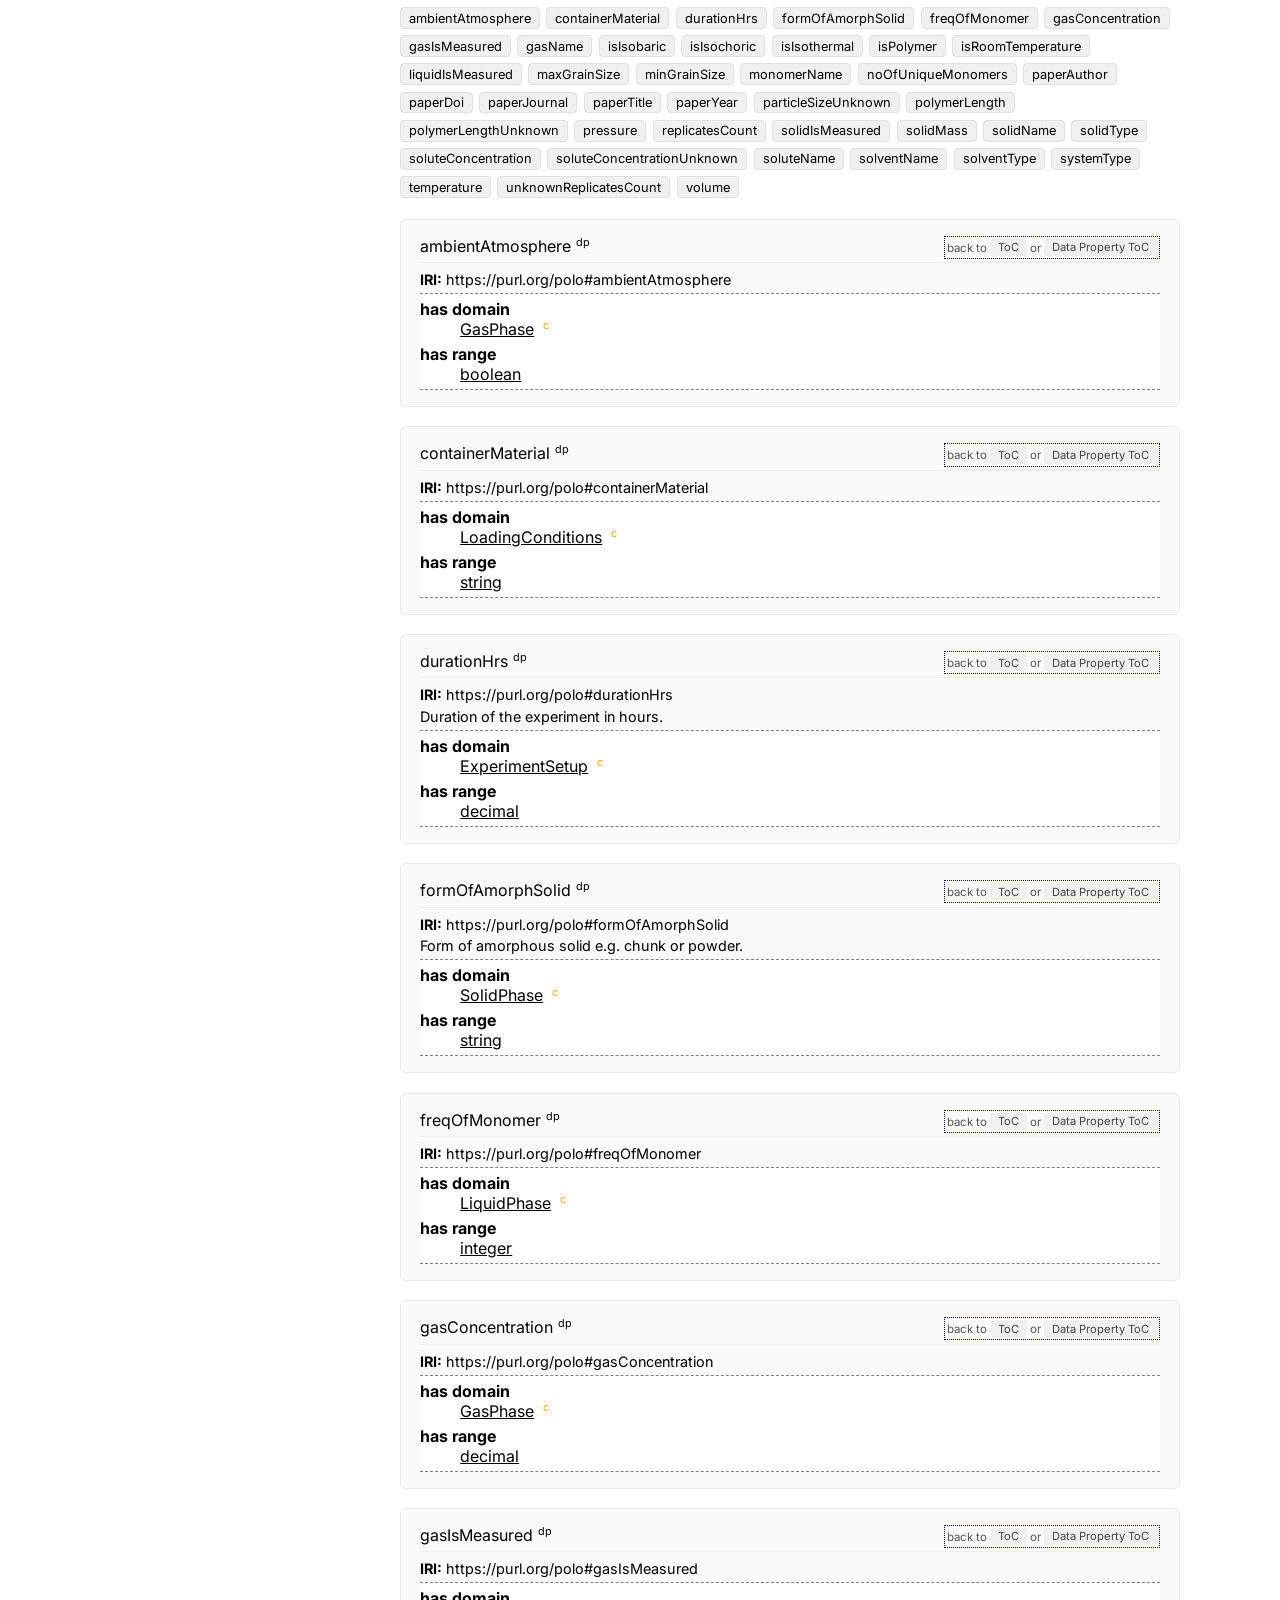
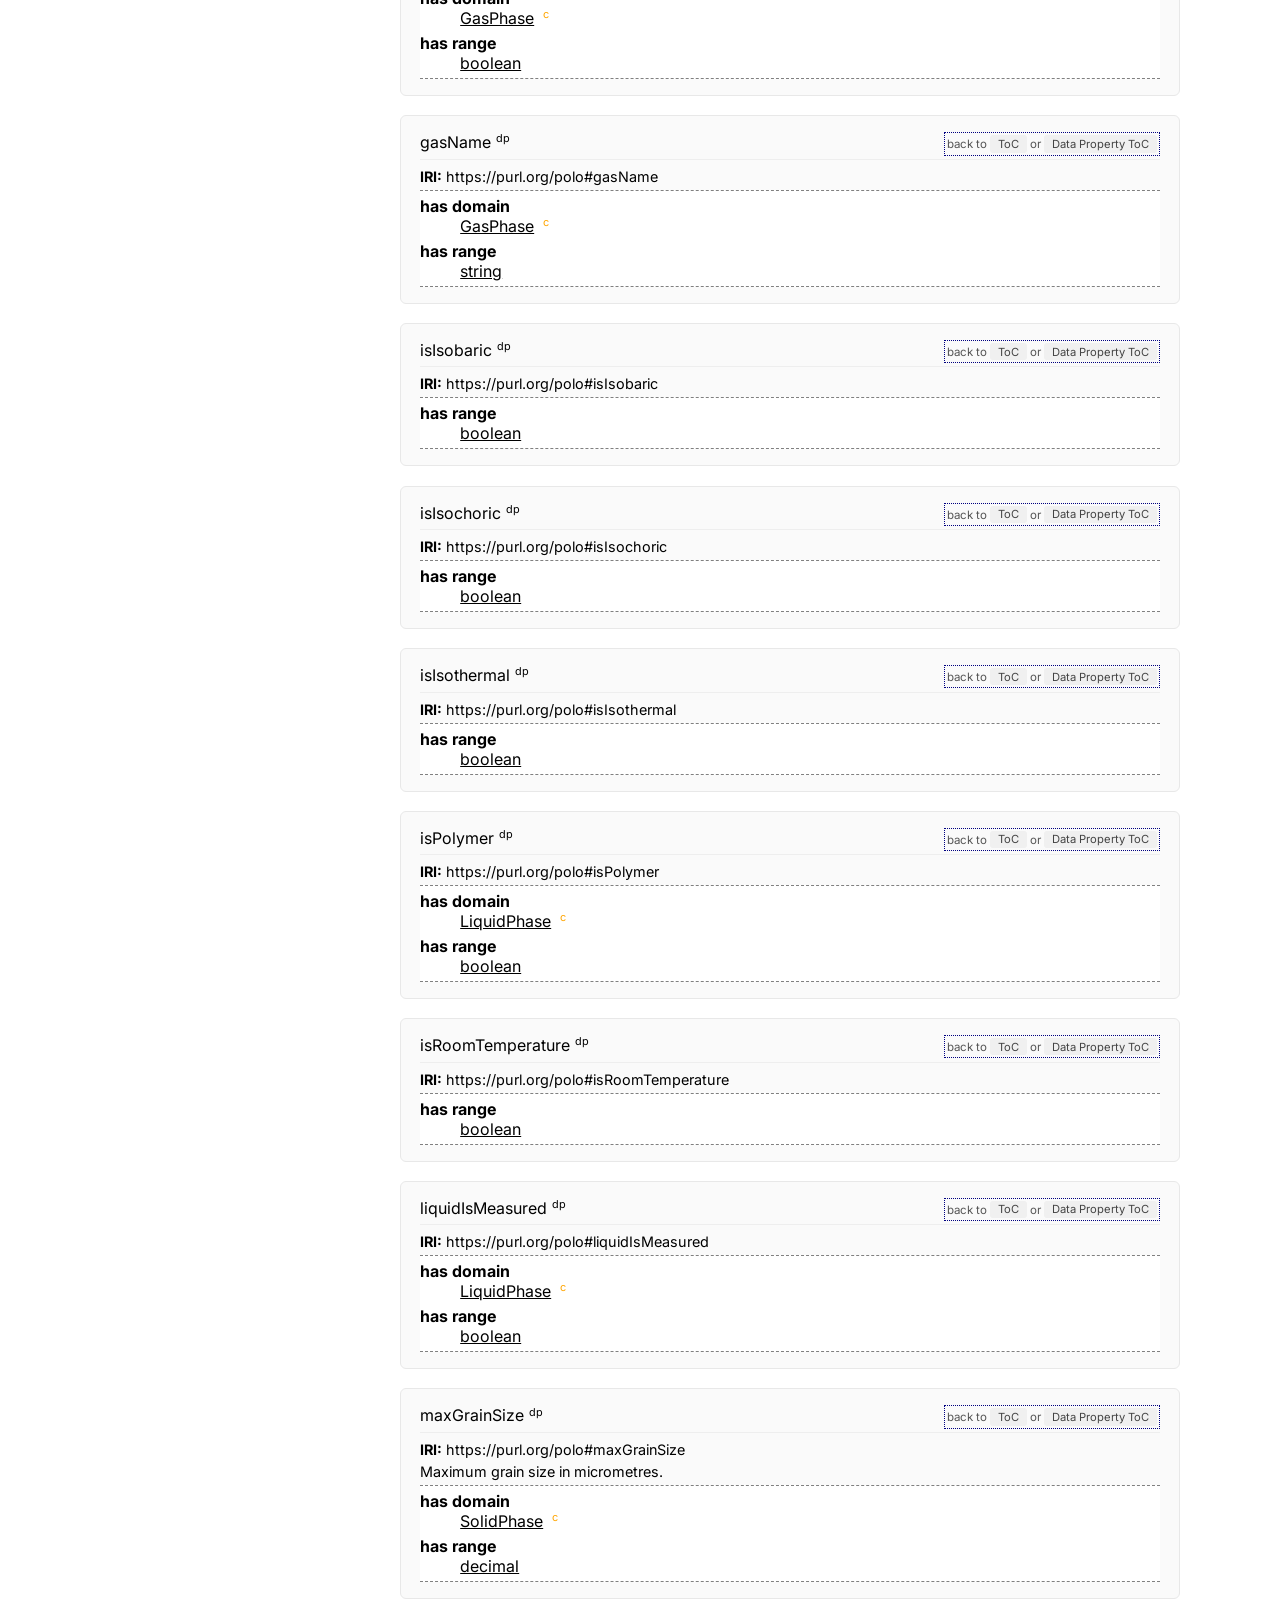
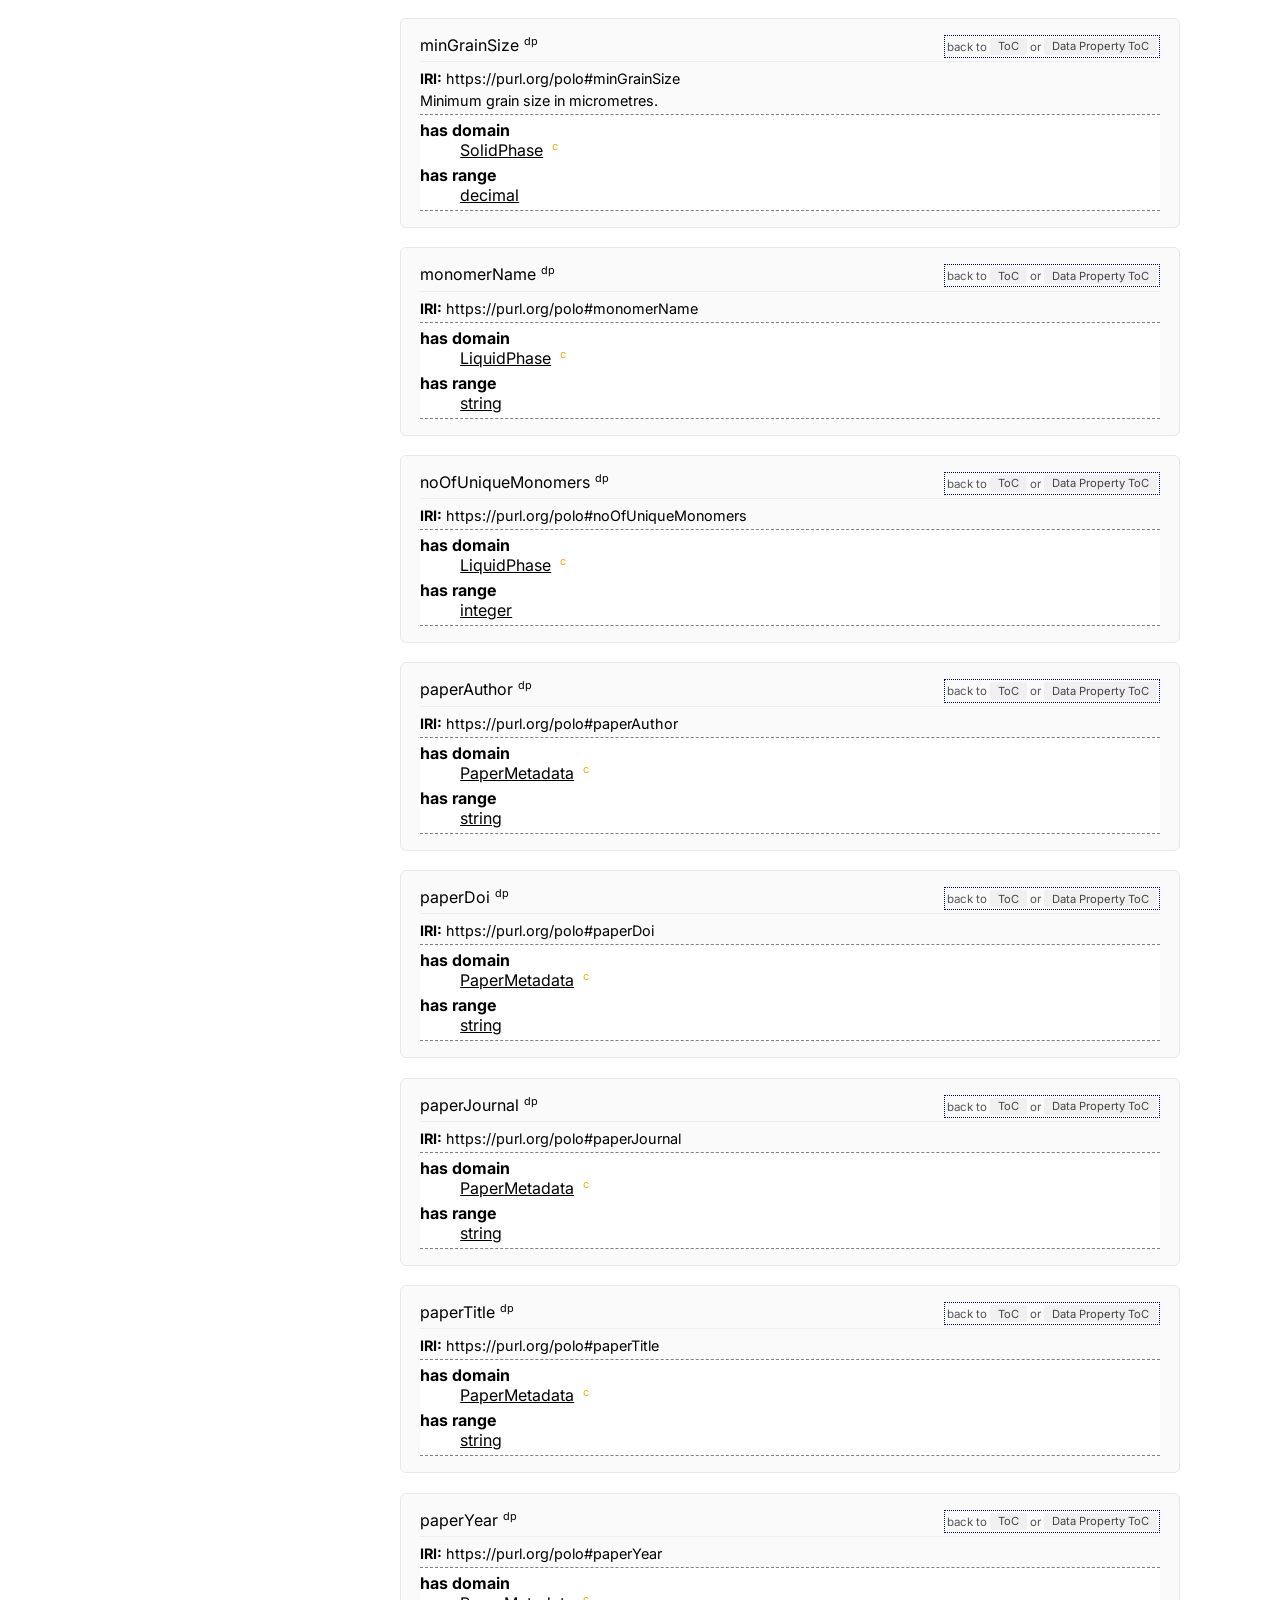
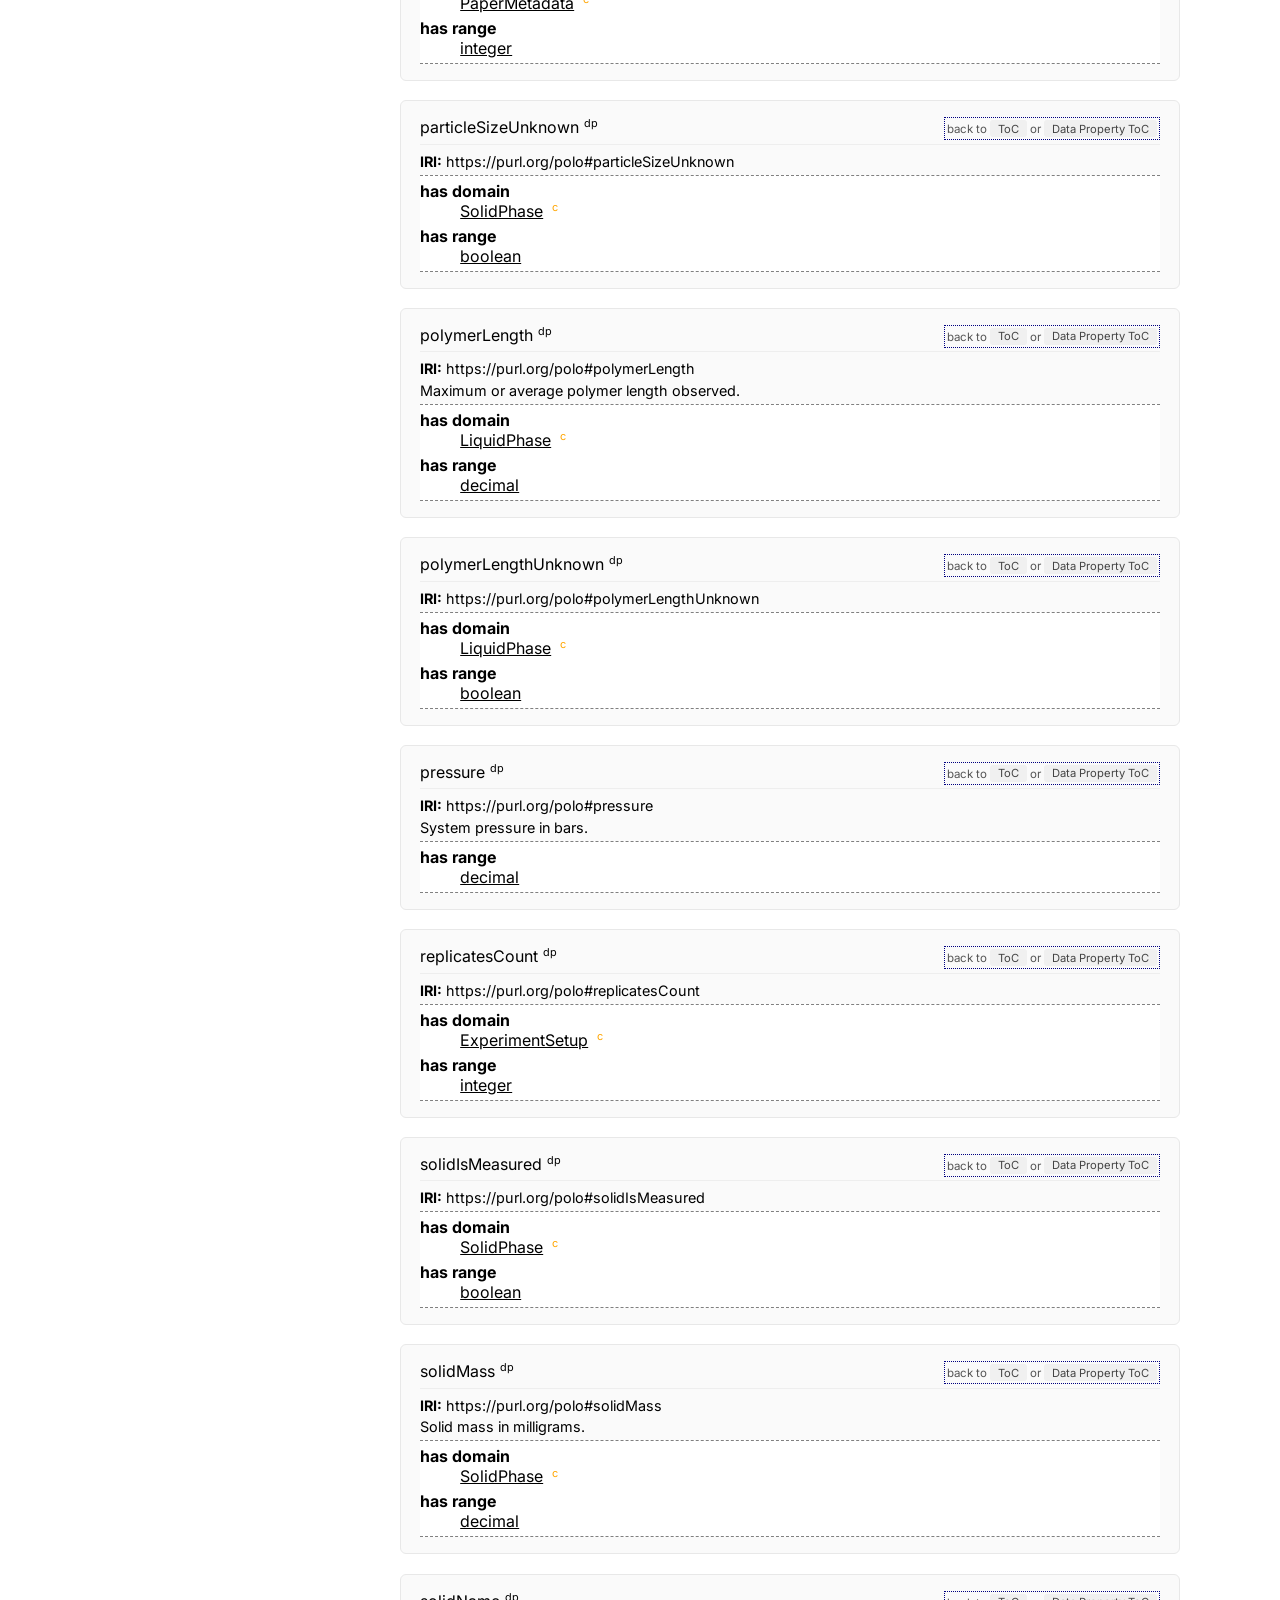
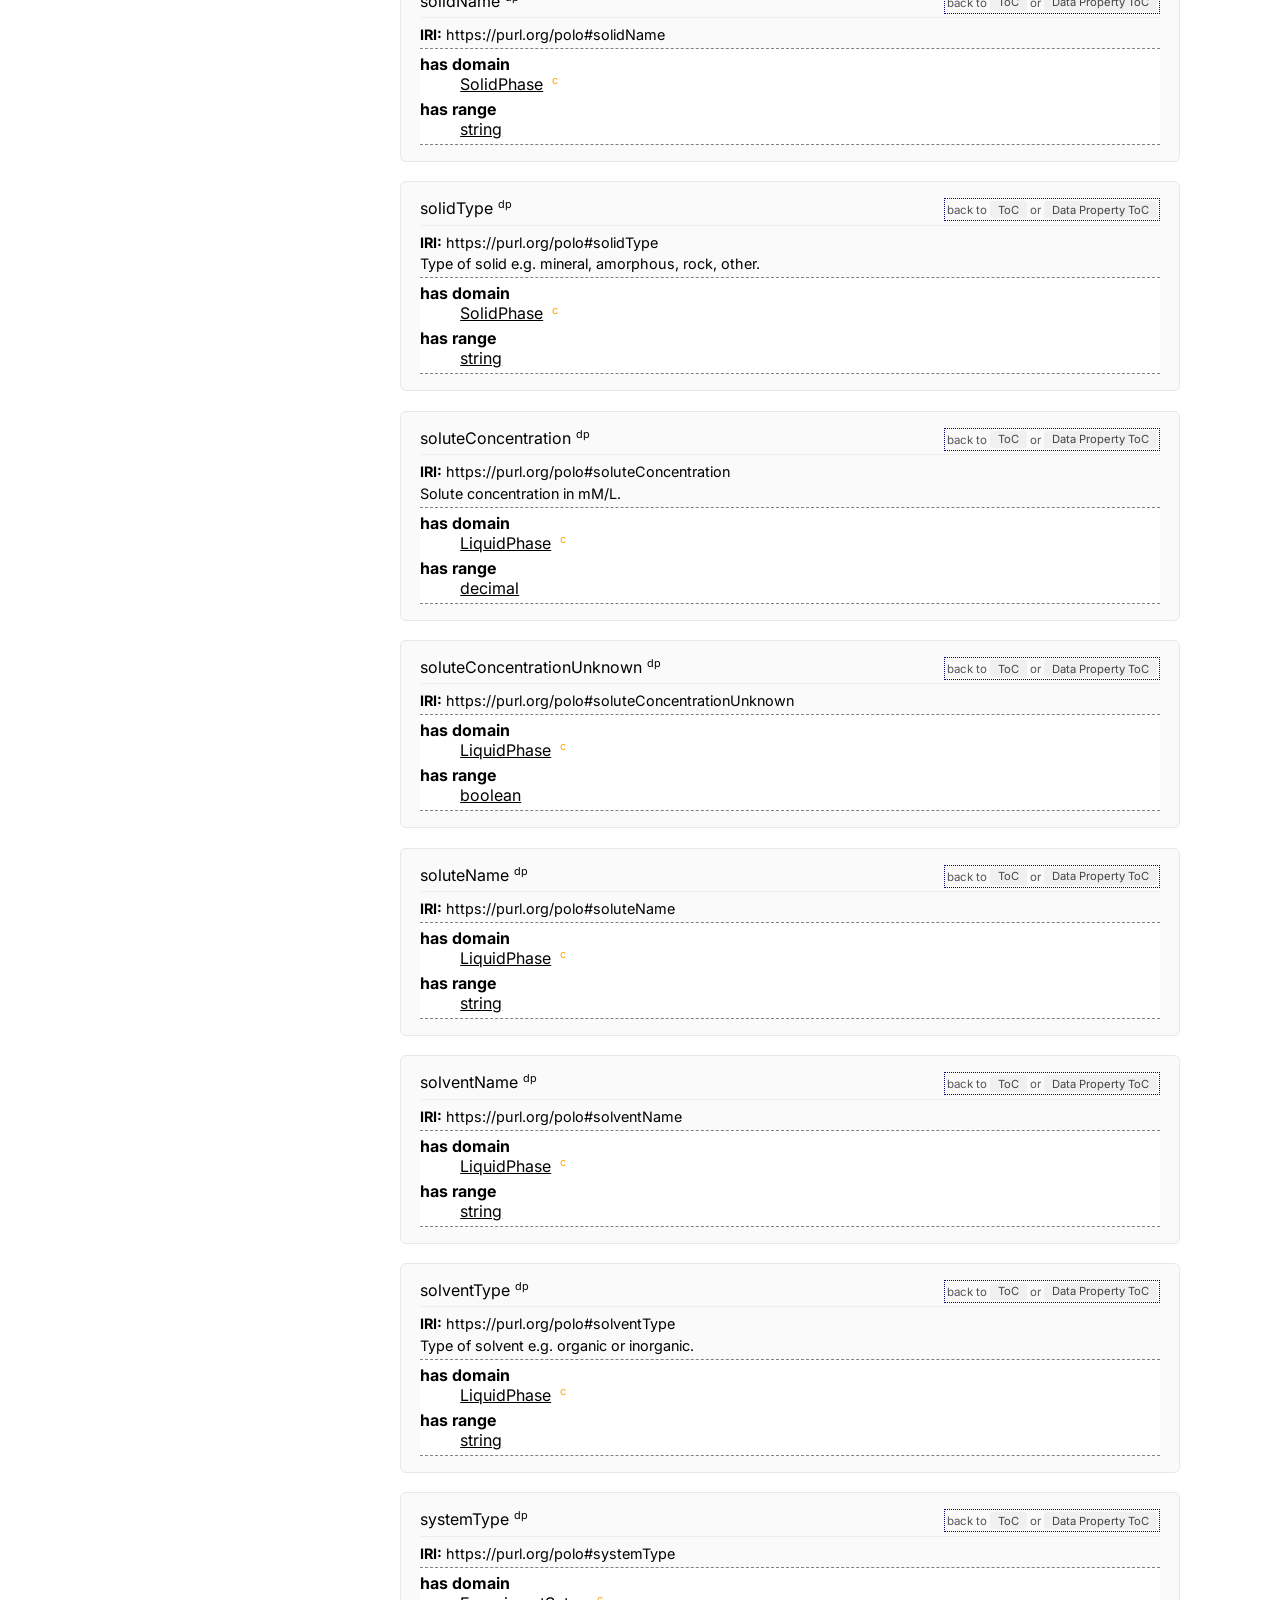
==== commit cd7c3ddf: "Remove References section from website and sidebar TOC" ====
--- a/docs/index-en.html
+++ b/docs/index-en.html
@@ -1757,15 +1757,6 @@
 
 </div>
 
-<div id="references">
-
-<h2 id="ref" class="list">References <span class="backlink"> back to <a href="#toc">ToC</a></span></h2>
-<span class="markdown">
-Add your references here. It is recommended to have them as a list.</span>
-
-
-</div>
-
 <div id="acknowledgments">
 <h2 id="ack" class="list">Acknowledgments <span class="backlink"> back to <a href="#toc">ToC</a></span></h2>
 <p>The authors would like to thank <a href="http://www.essepuntato.it/">Silvio Peroni</a> for developing <a href="http://www.essepuntato.it/lode">LODE</a>, a Live OWL Documentation Environment, which is used for representing the Cross Referencing Section of this document and <a href="https://w3id.org/people/dgarijo">Daniel Garijo</a> for developing <a href="https://github.com/dgarijo/Widoco">Widoco</a>, the program used to create the template used in this documentation.</p>
--- a/docs/resources/polo.css
+++ b/docs/resources/polo.css
@@ -233,7 +233,7 @@
 #sidebar-toc > ul > li > a {
   display: inline-block;
   color: #ffffff;
-  font-size: 0.8rem;
+  font-size: 0.85rem;
   font-weight: 400;
   padding: 0.45rem 0;
   line-height: 1.4;
@@ -270,7 +270,7 @@
 #sidebar-toc ul ul a {
   display: inline-block;
   color: #999999;
-  font-size: 0.74rem;
+  font-size: 0.79rem;
   font-weight: 400;
   padding: 0.3rem 0;
   line-height: 1.4;
@@ -306,10 +306,12 @@
   color: #000000;
 }
 
-#main-content > .container {
-  max-width: 900px;
+#main-content > div.container {
+  max-width: 860px;
   margin: 0 auto;
-  padding: 0 3rem;
+  padding: 0 2.5rem;
+  width: 100%;
+  box-sizing: border-box;
 }
 
 /* ── WebVOWL iframe ── */
@@ -333,7 +335,7 @@
   color: #000000;
   line-height: 1.3;
   margin: 0 0 1rem 0;
-  text-align: justify;
+  text-align: left;
 }
 
 #page-subtitle {
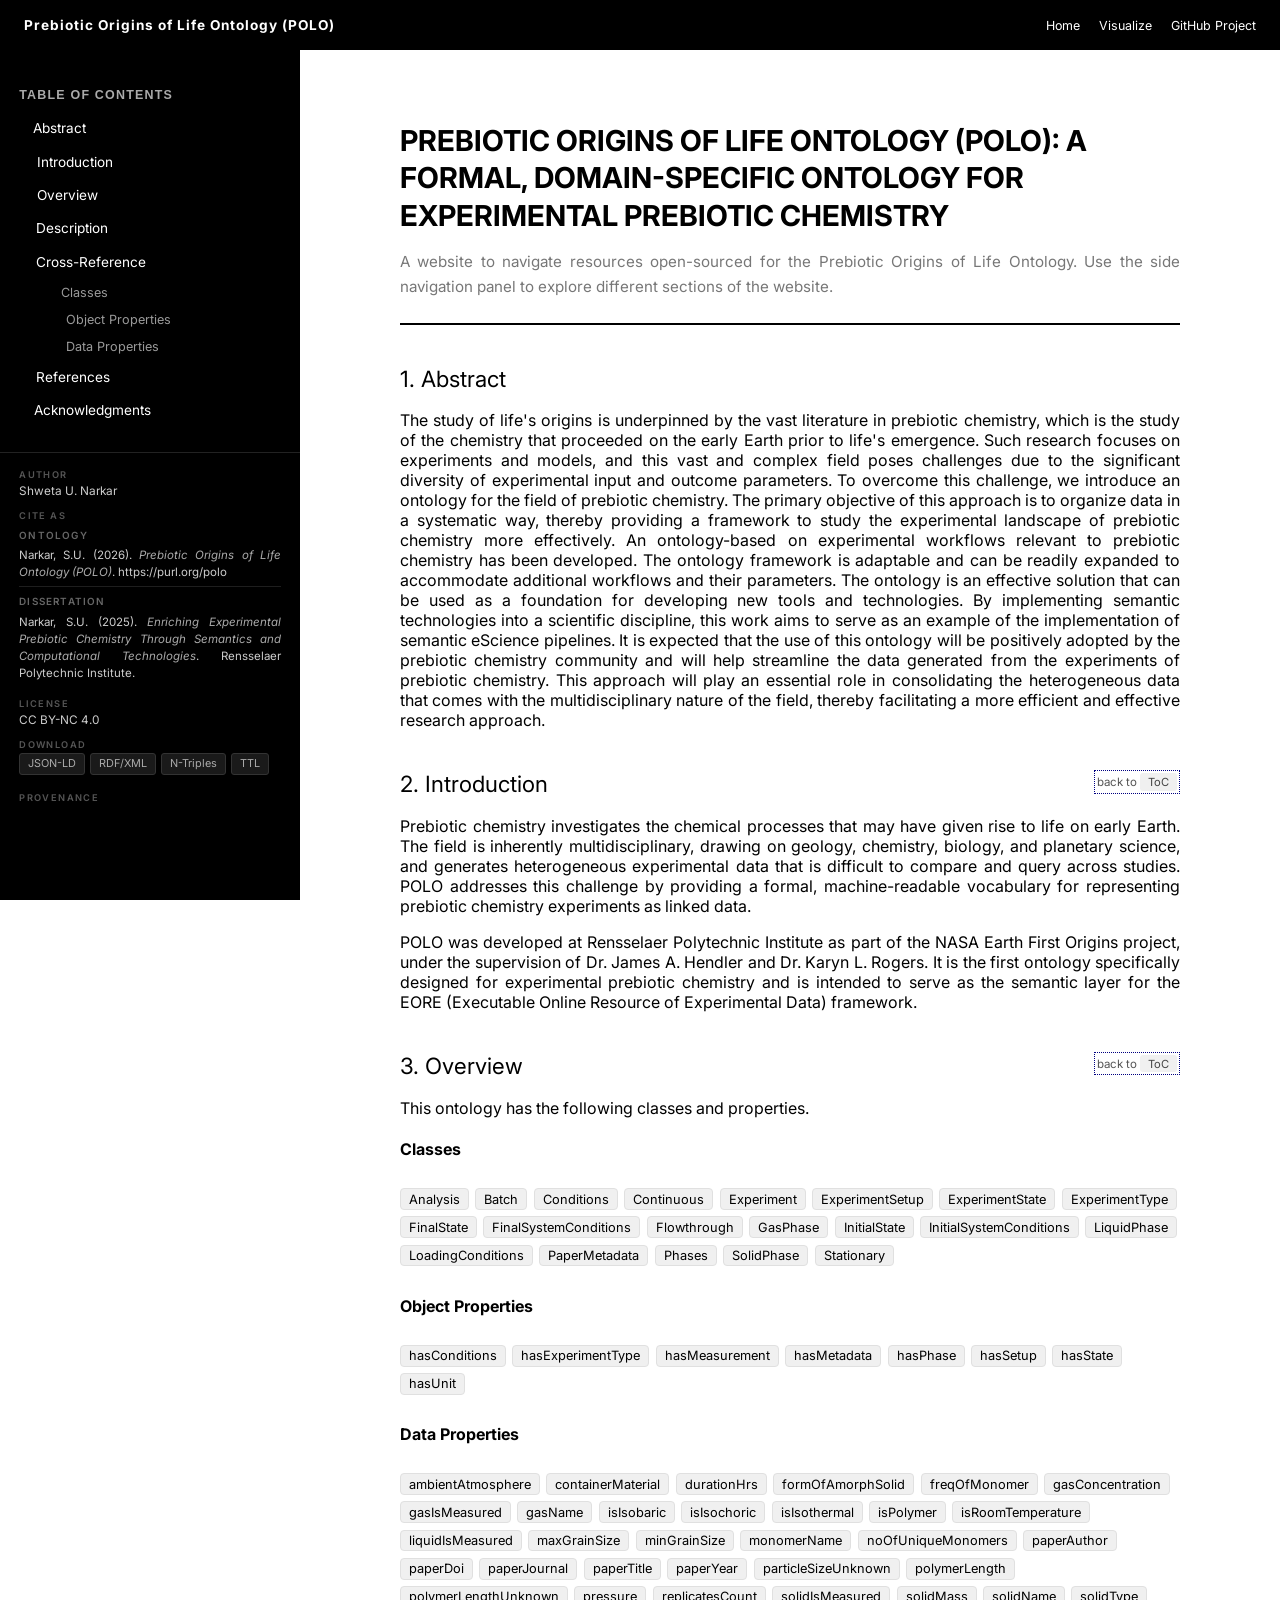
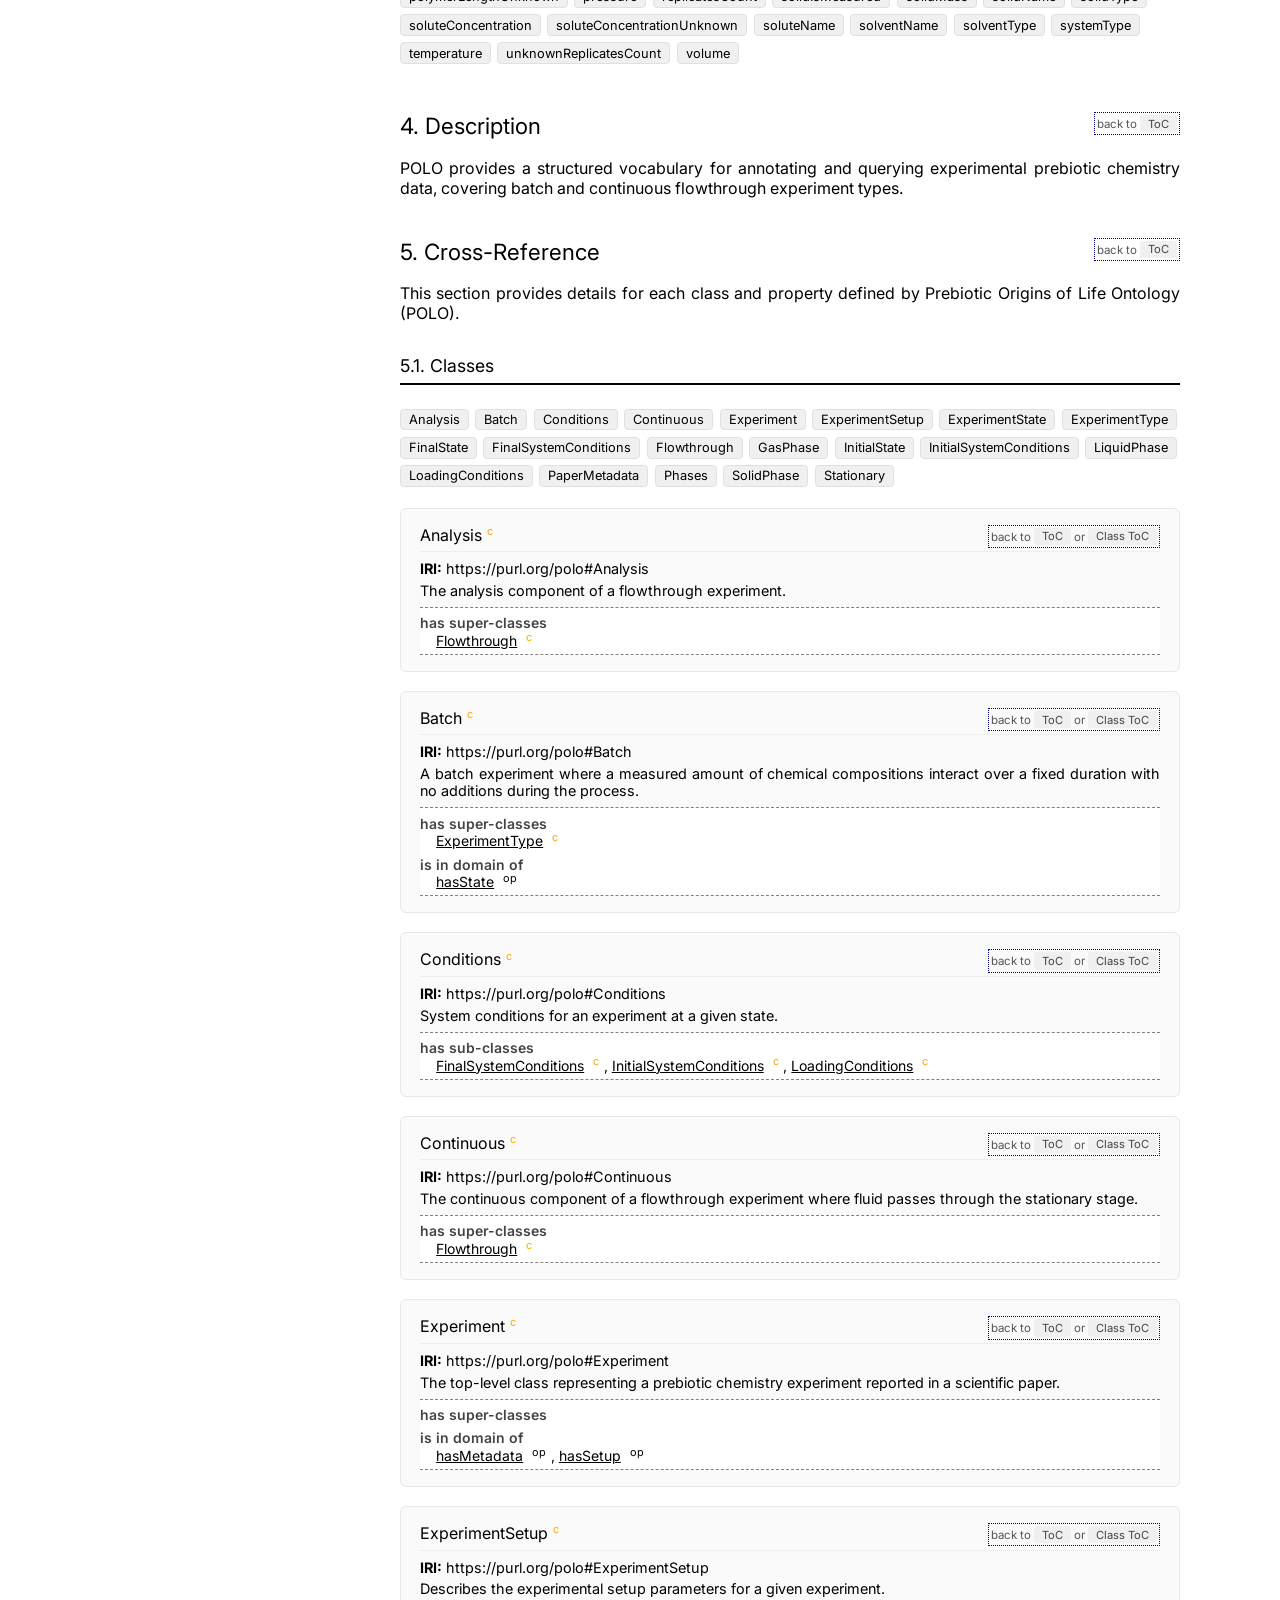
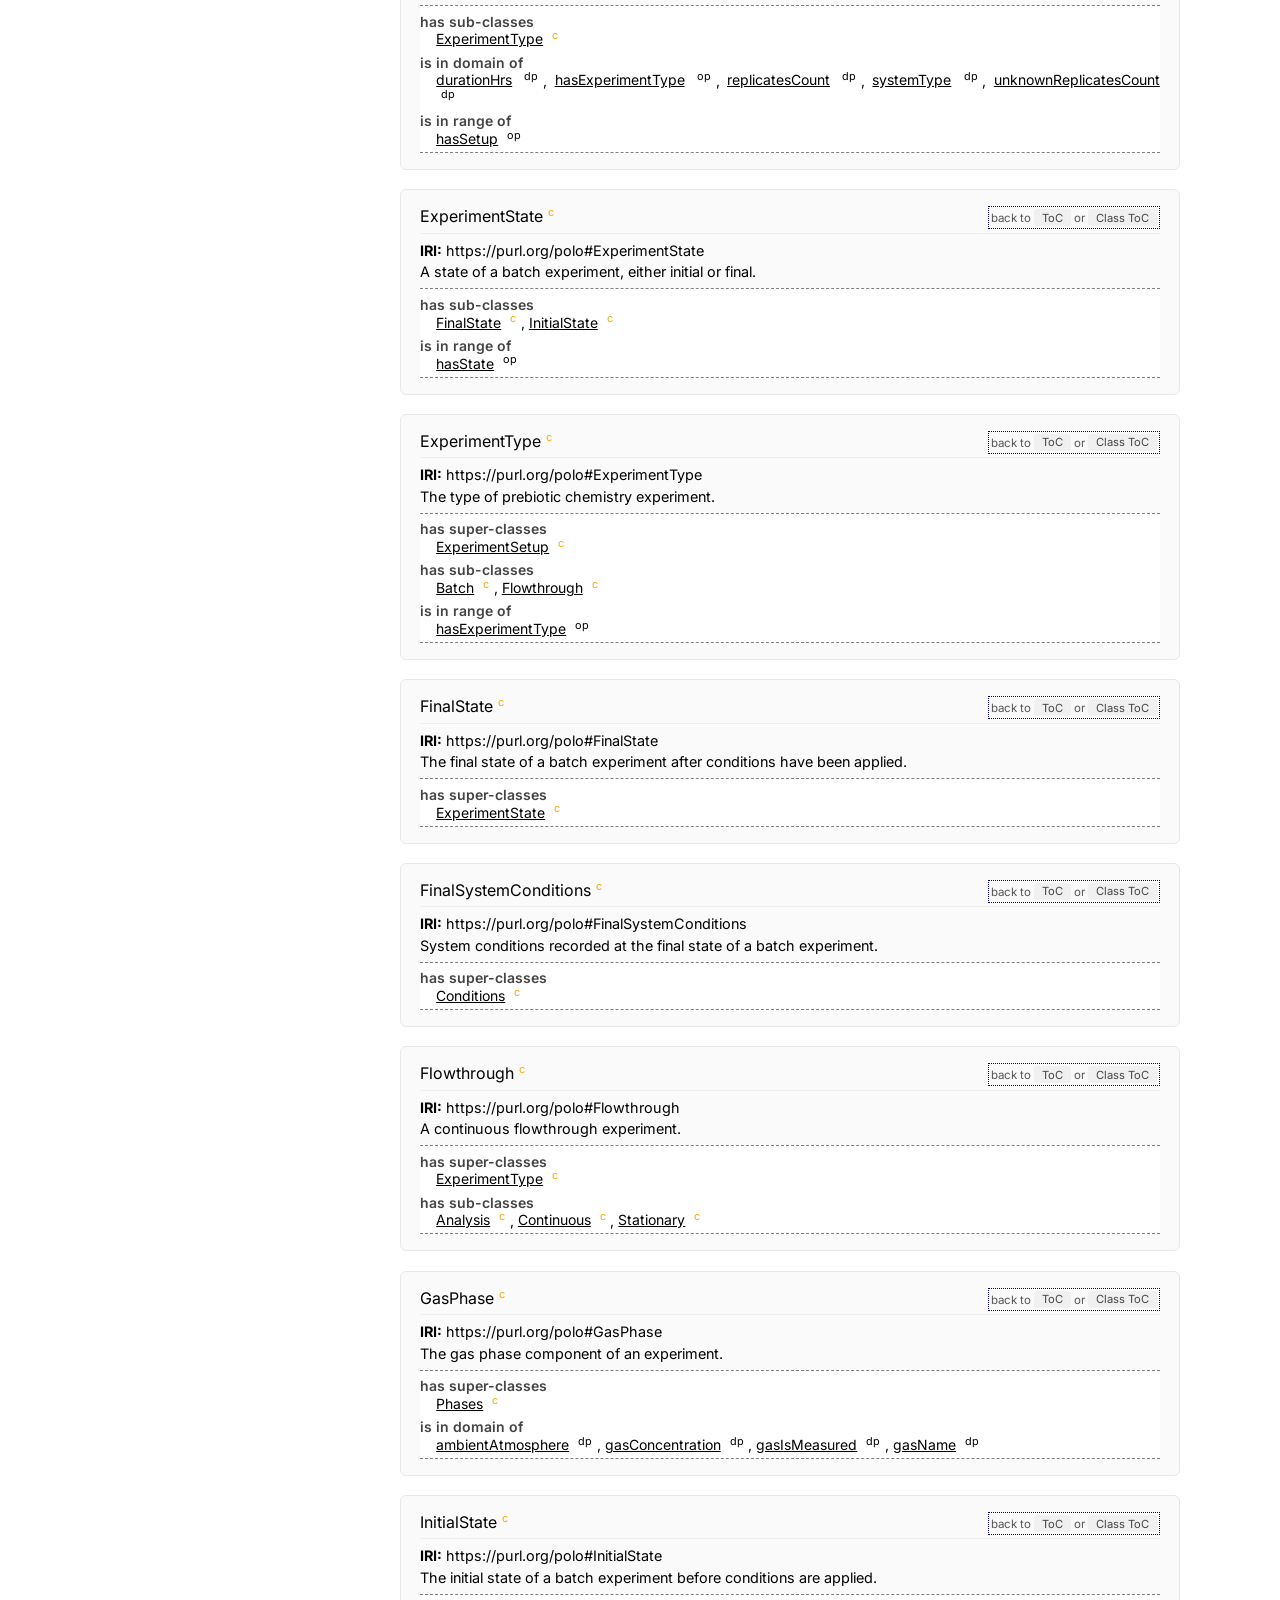
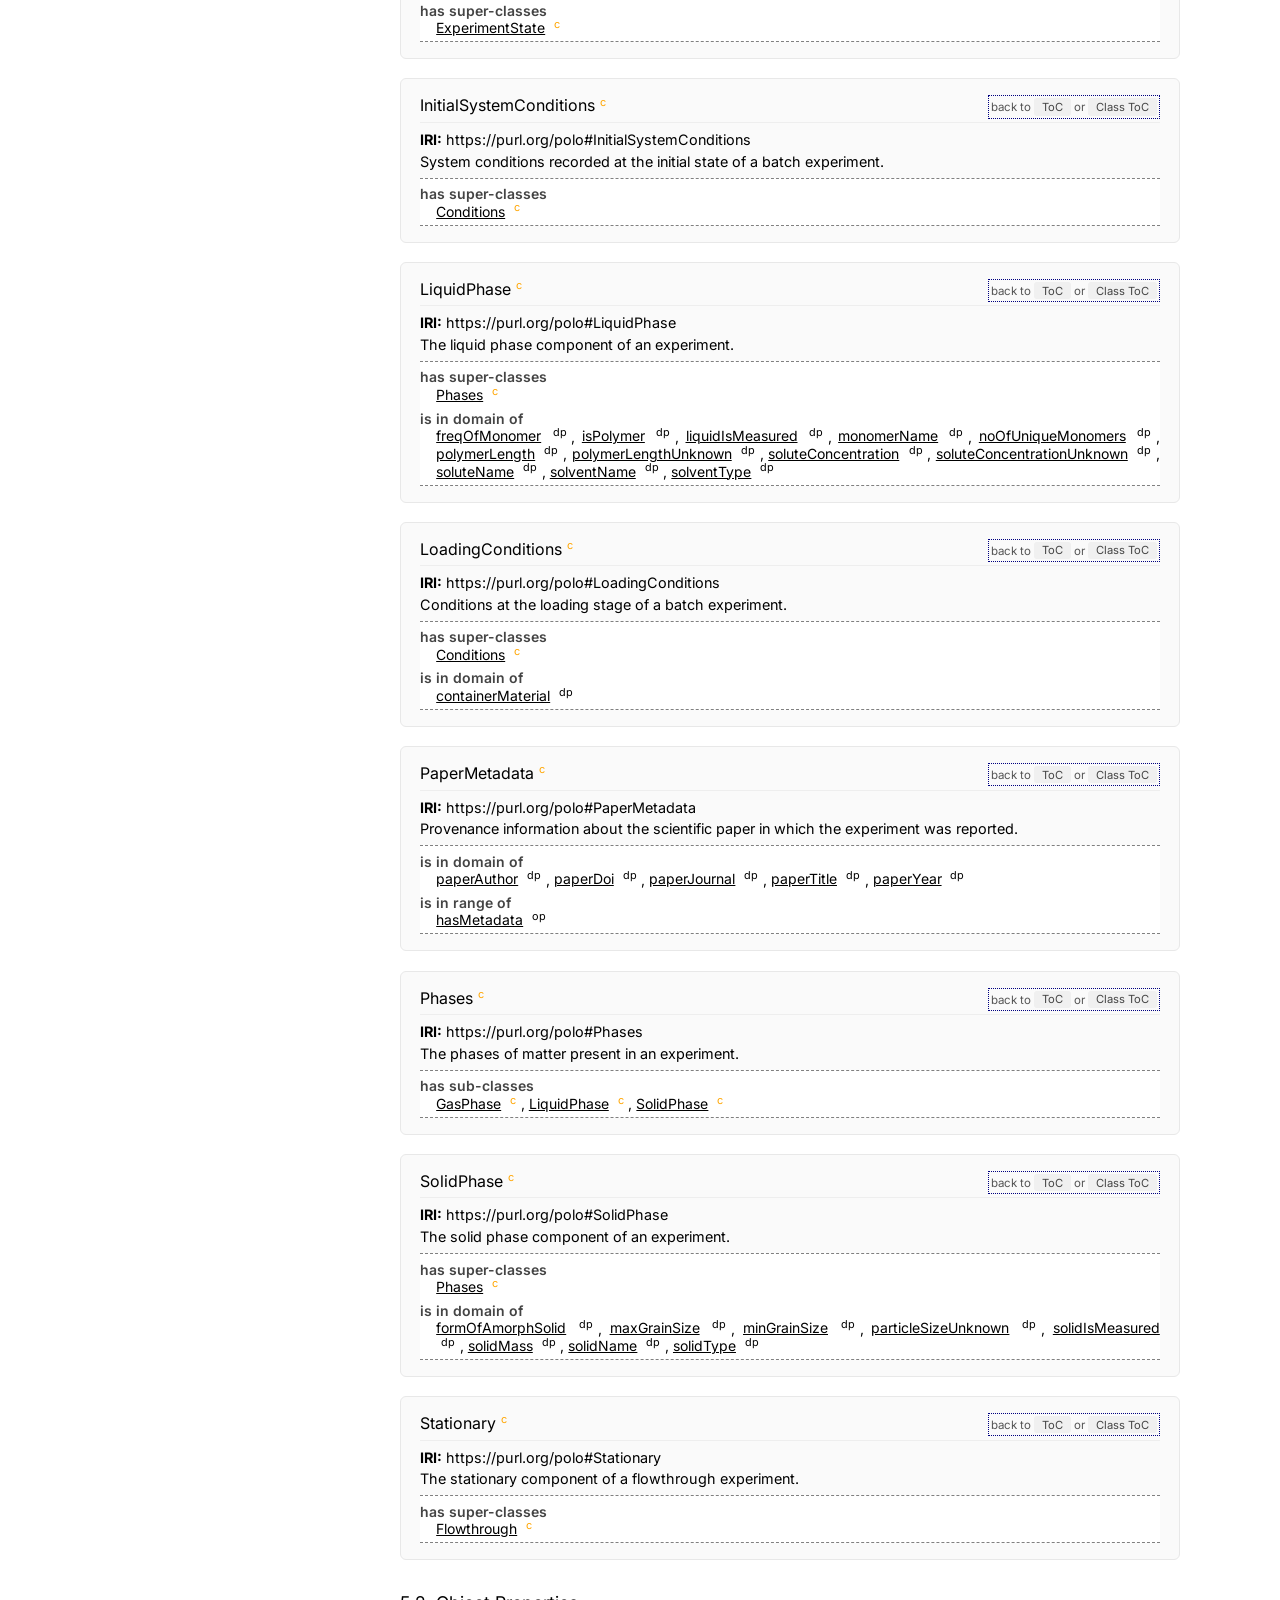
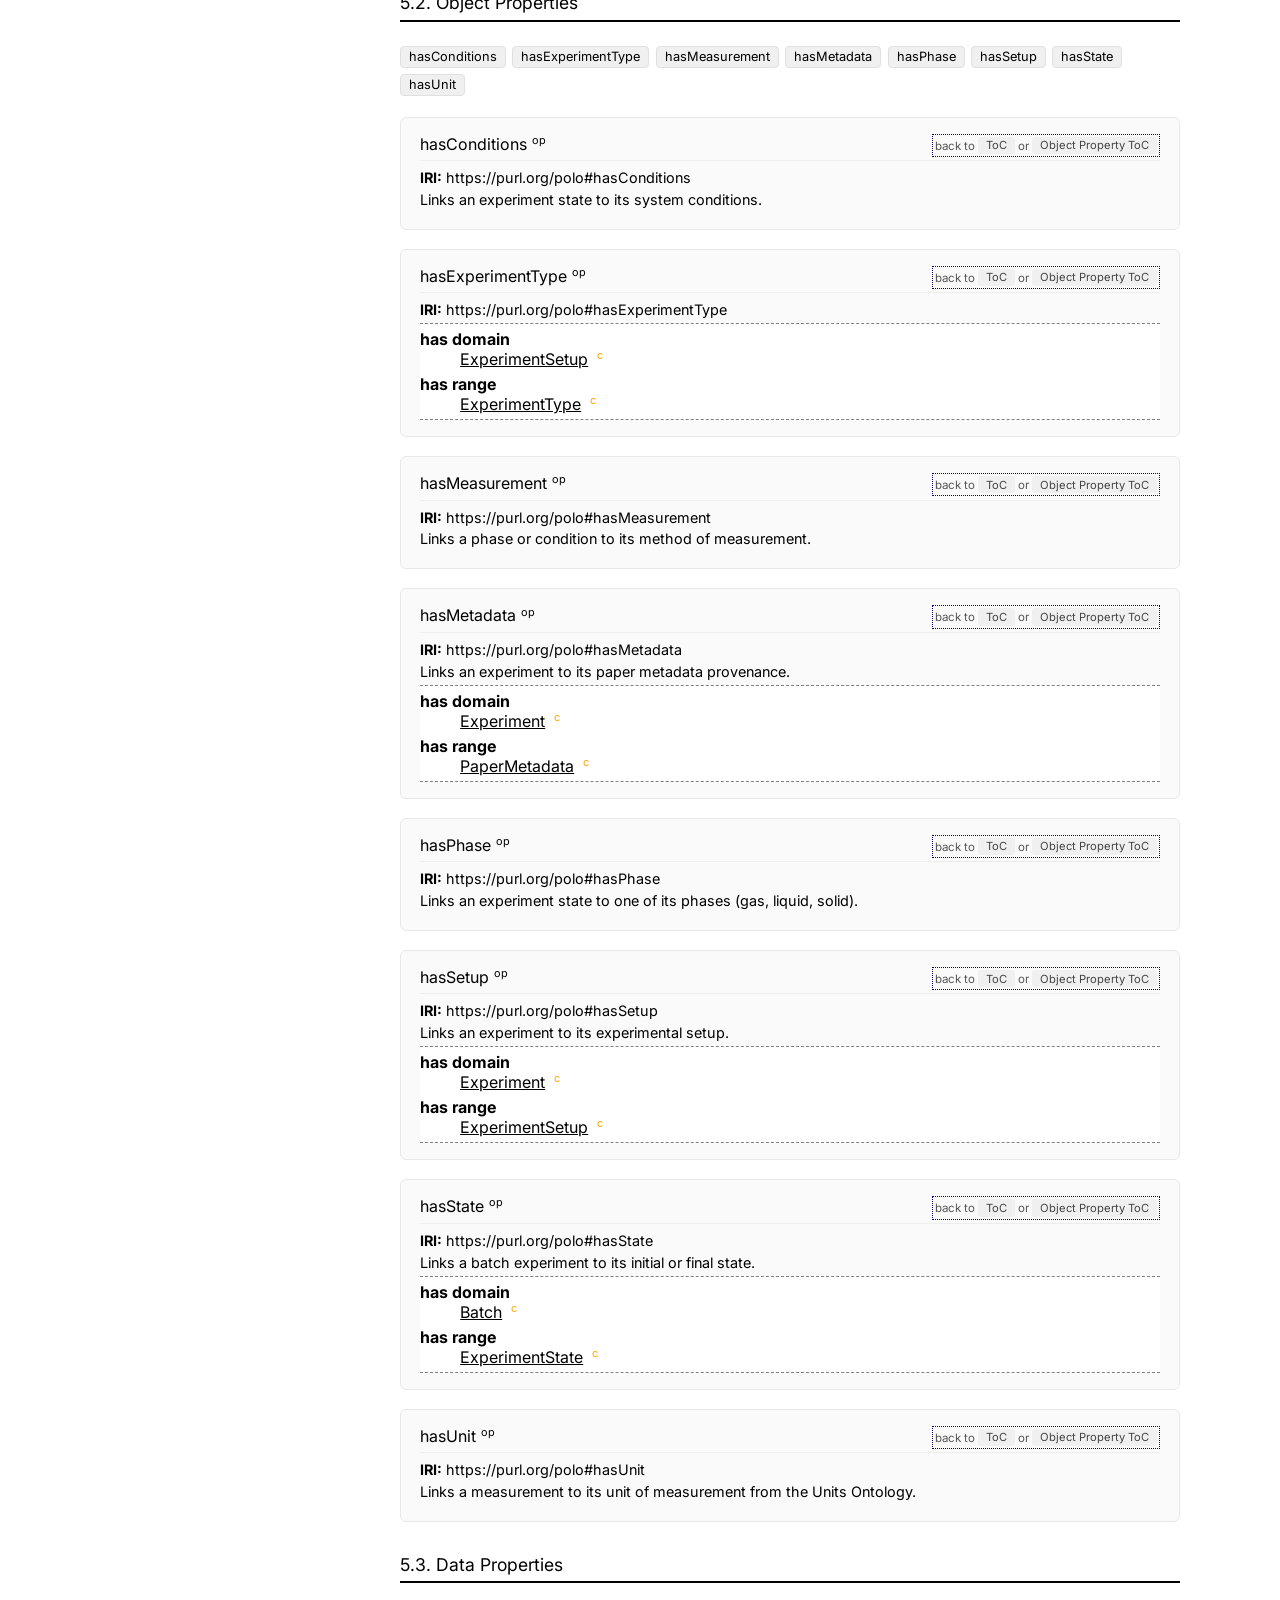
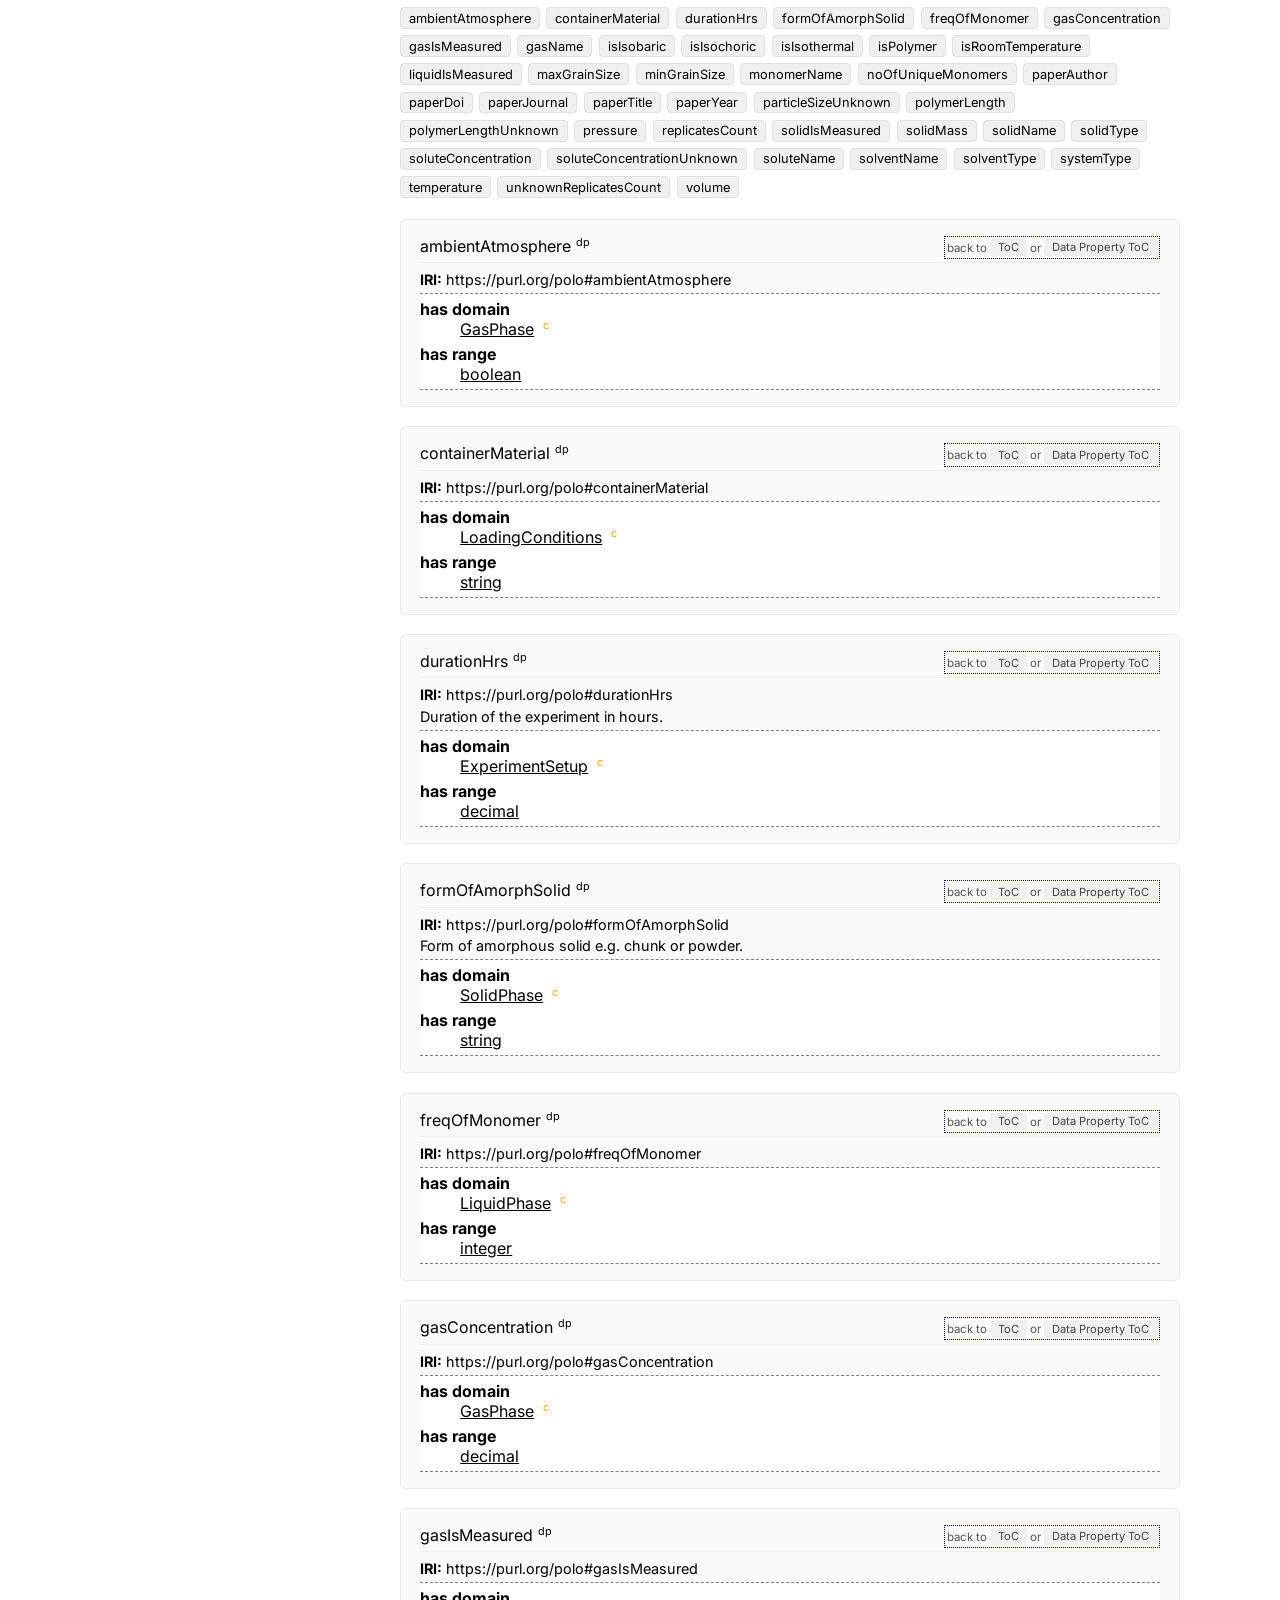
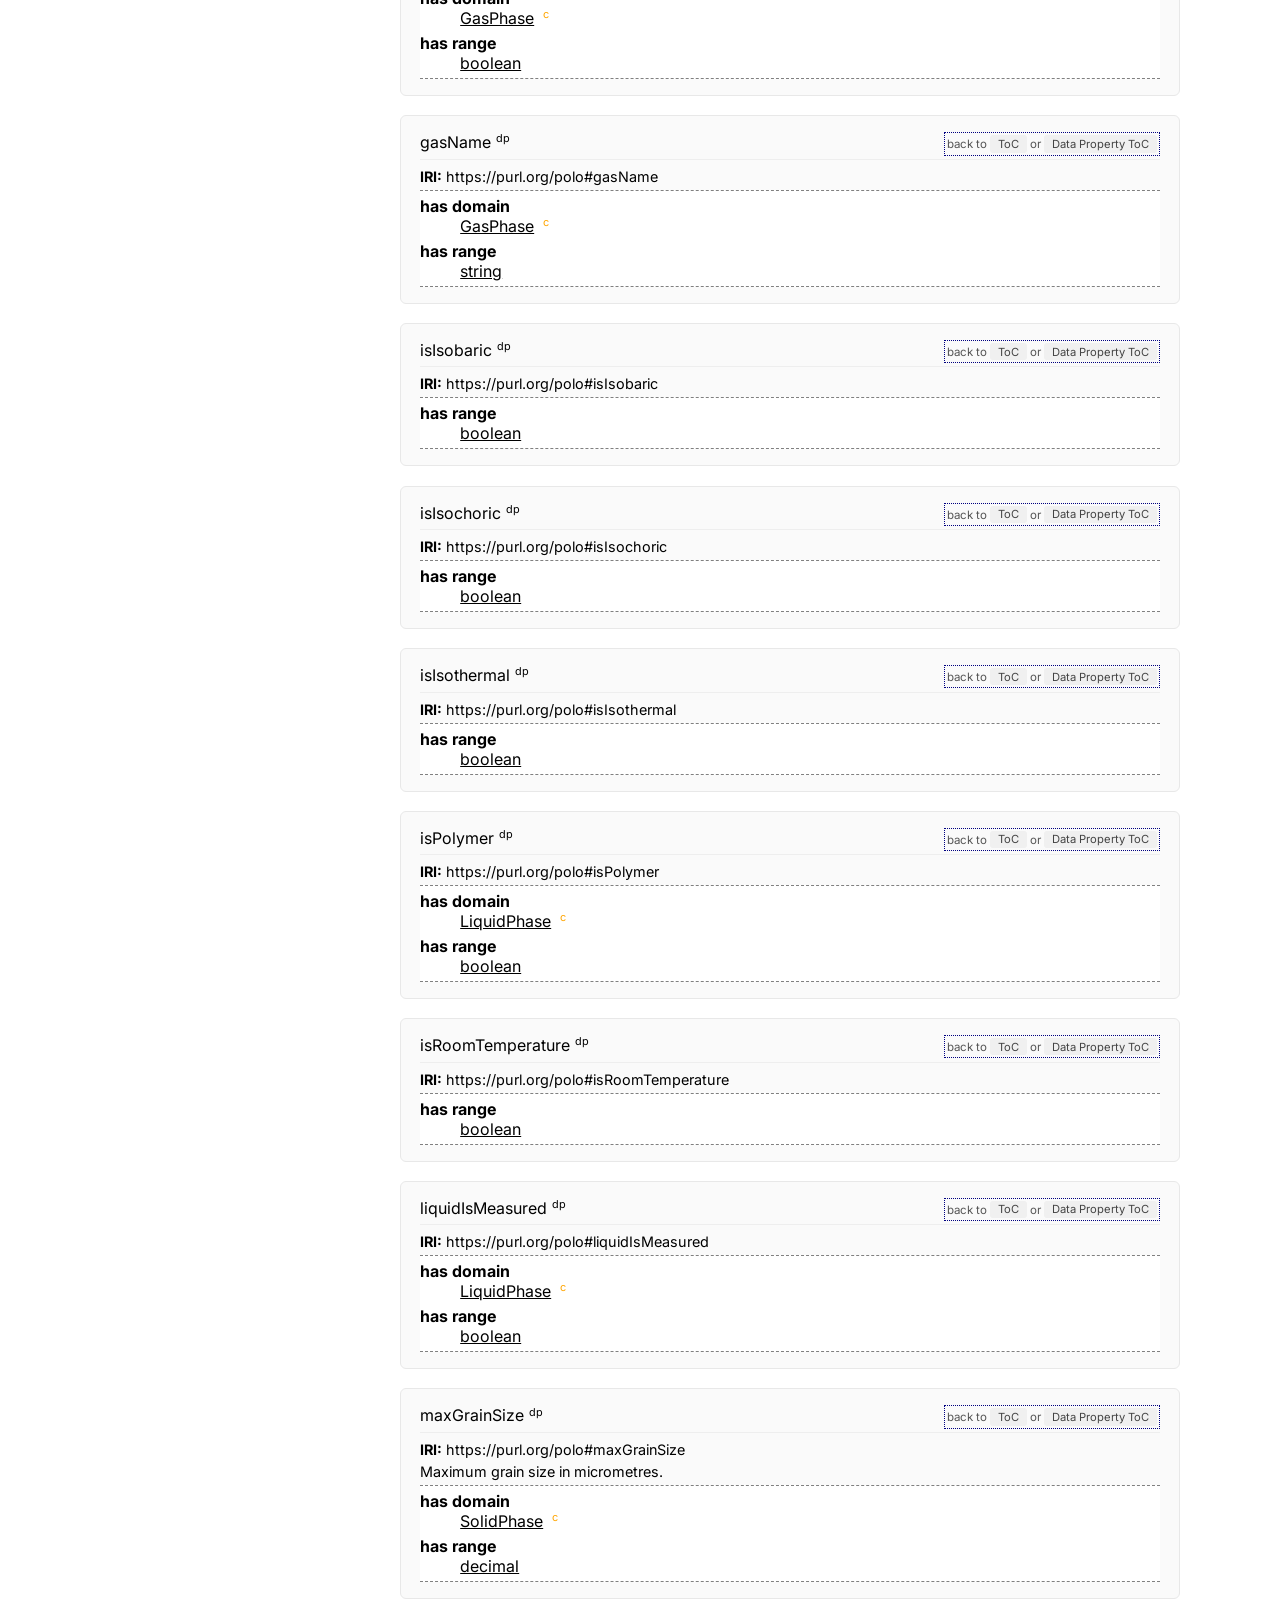
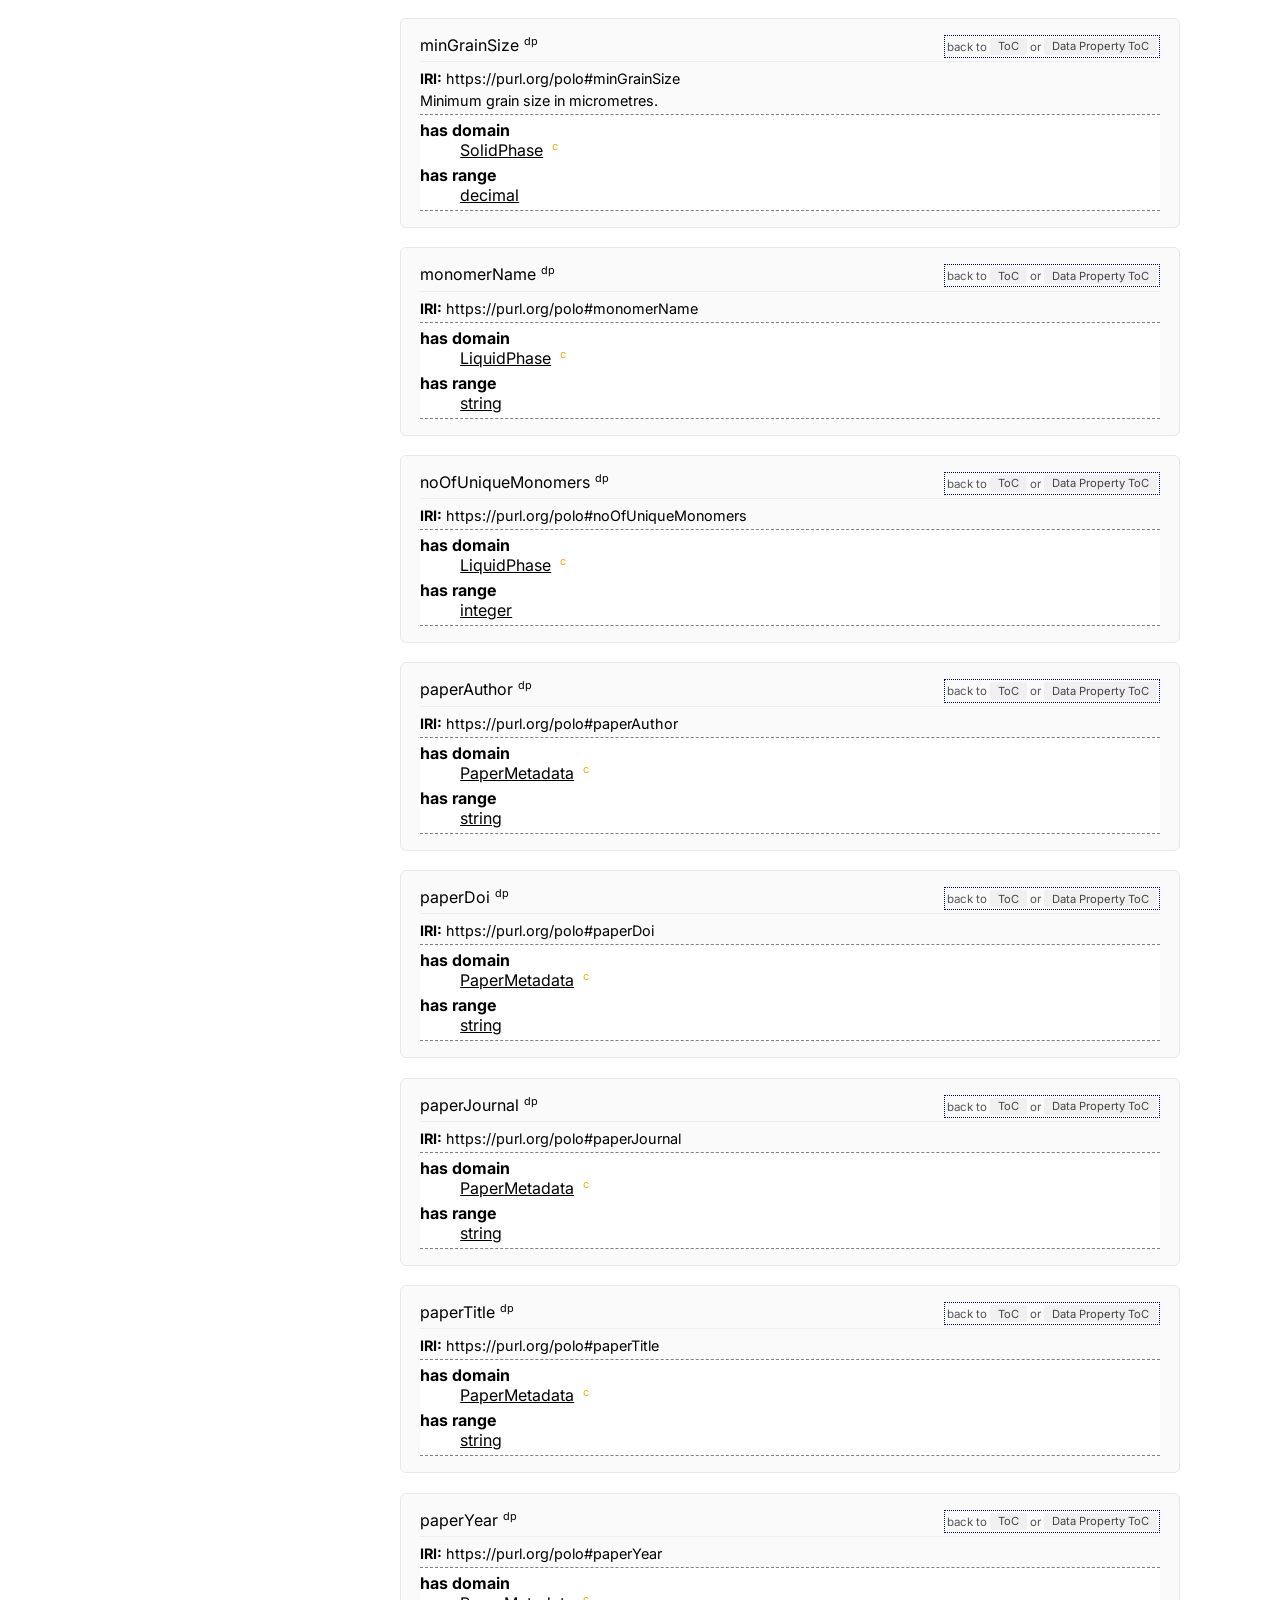
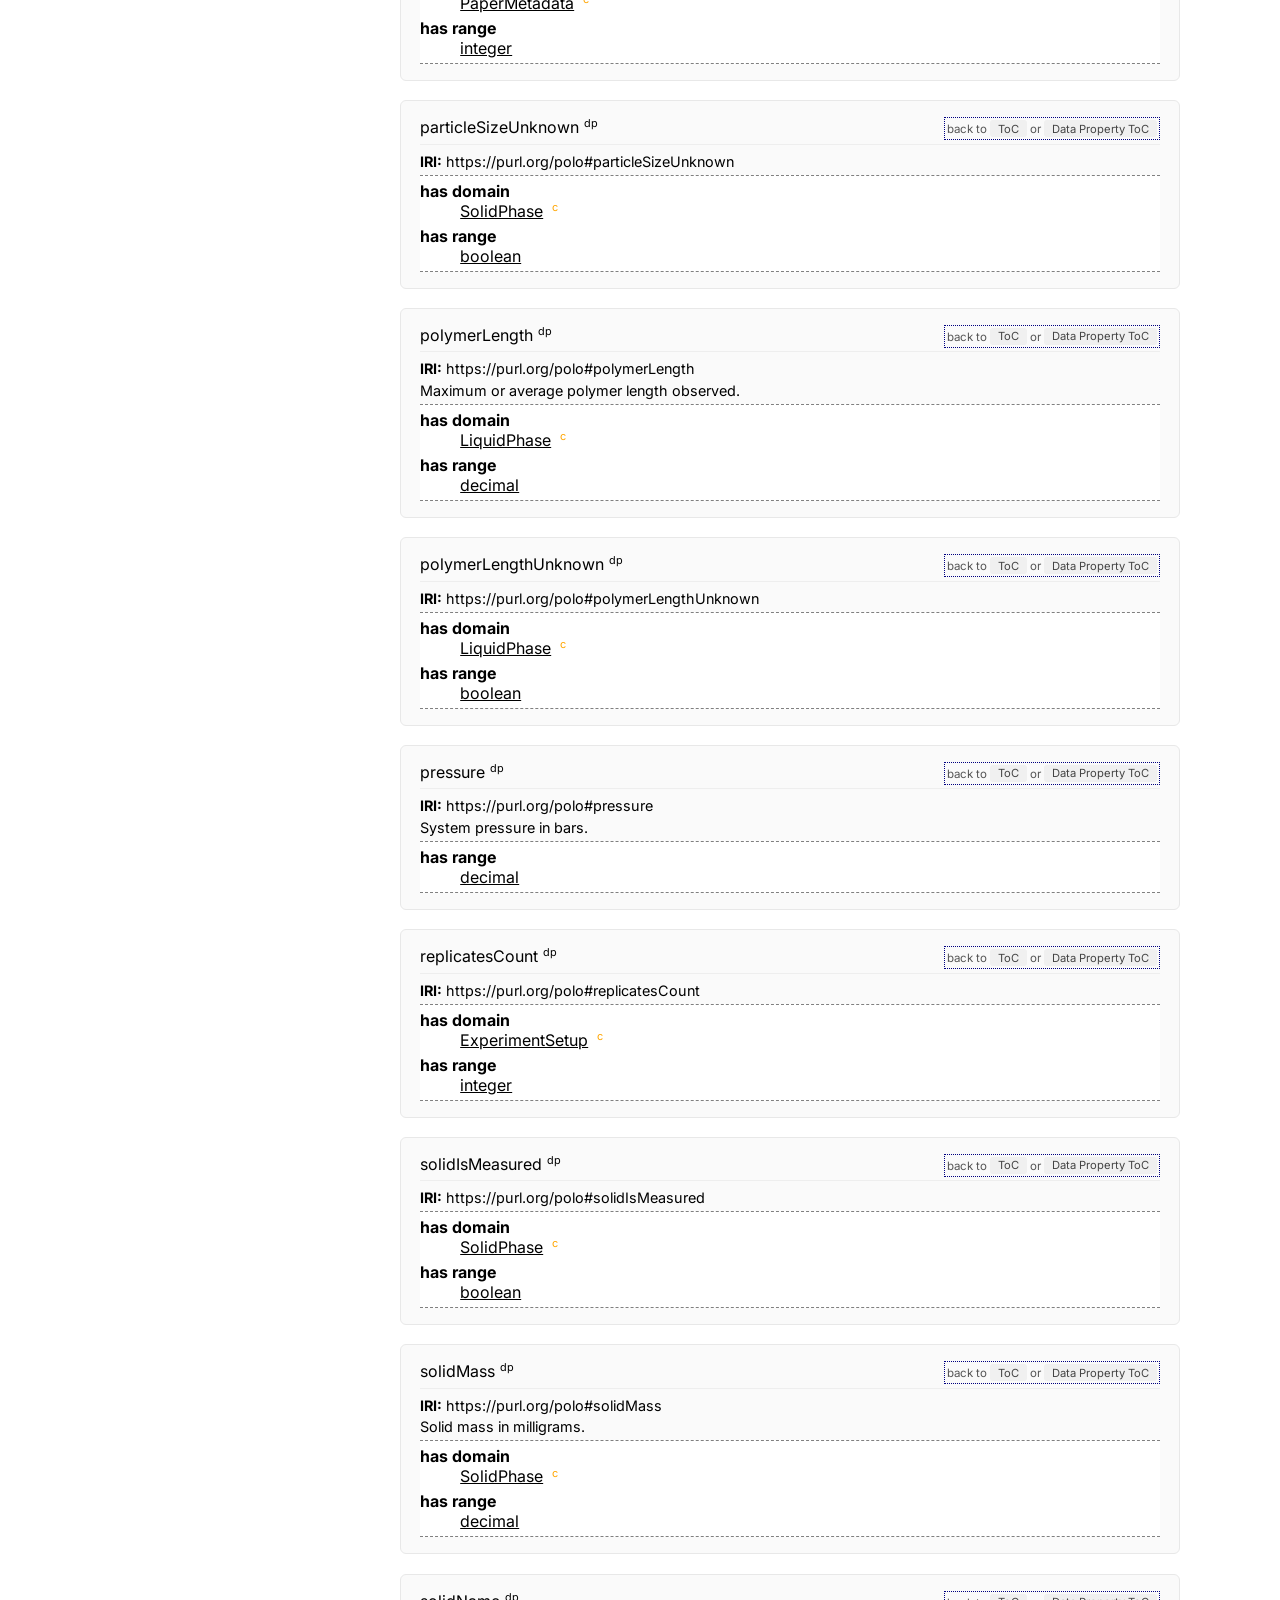
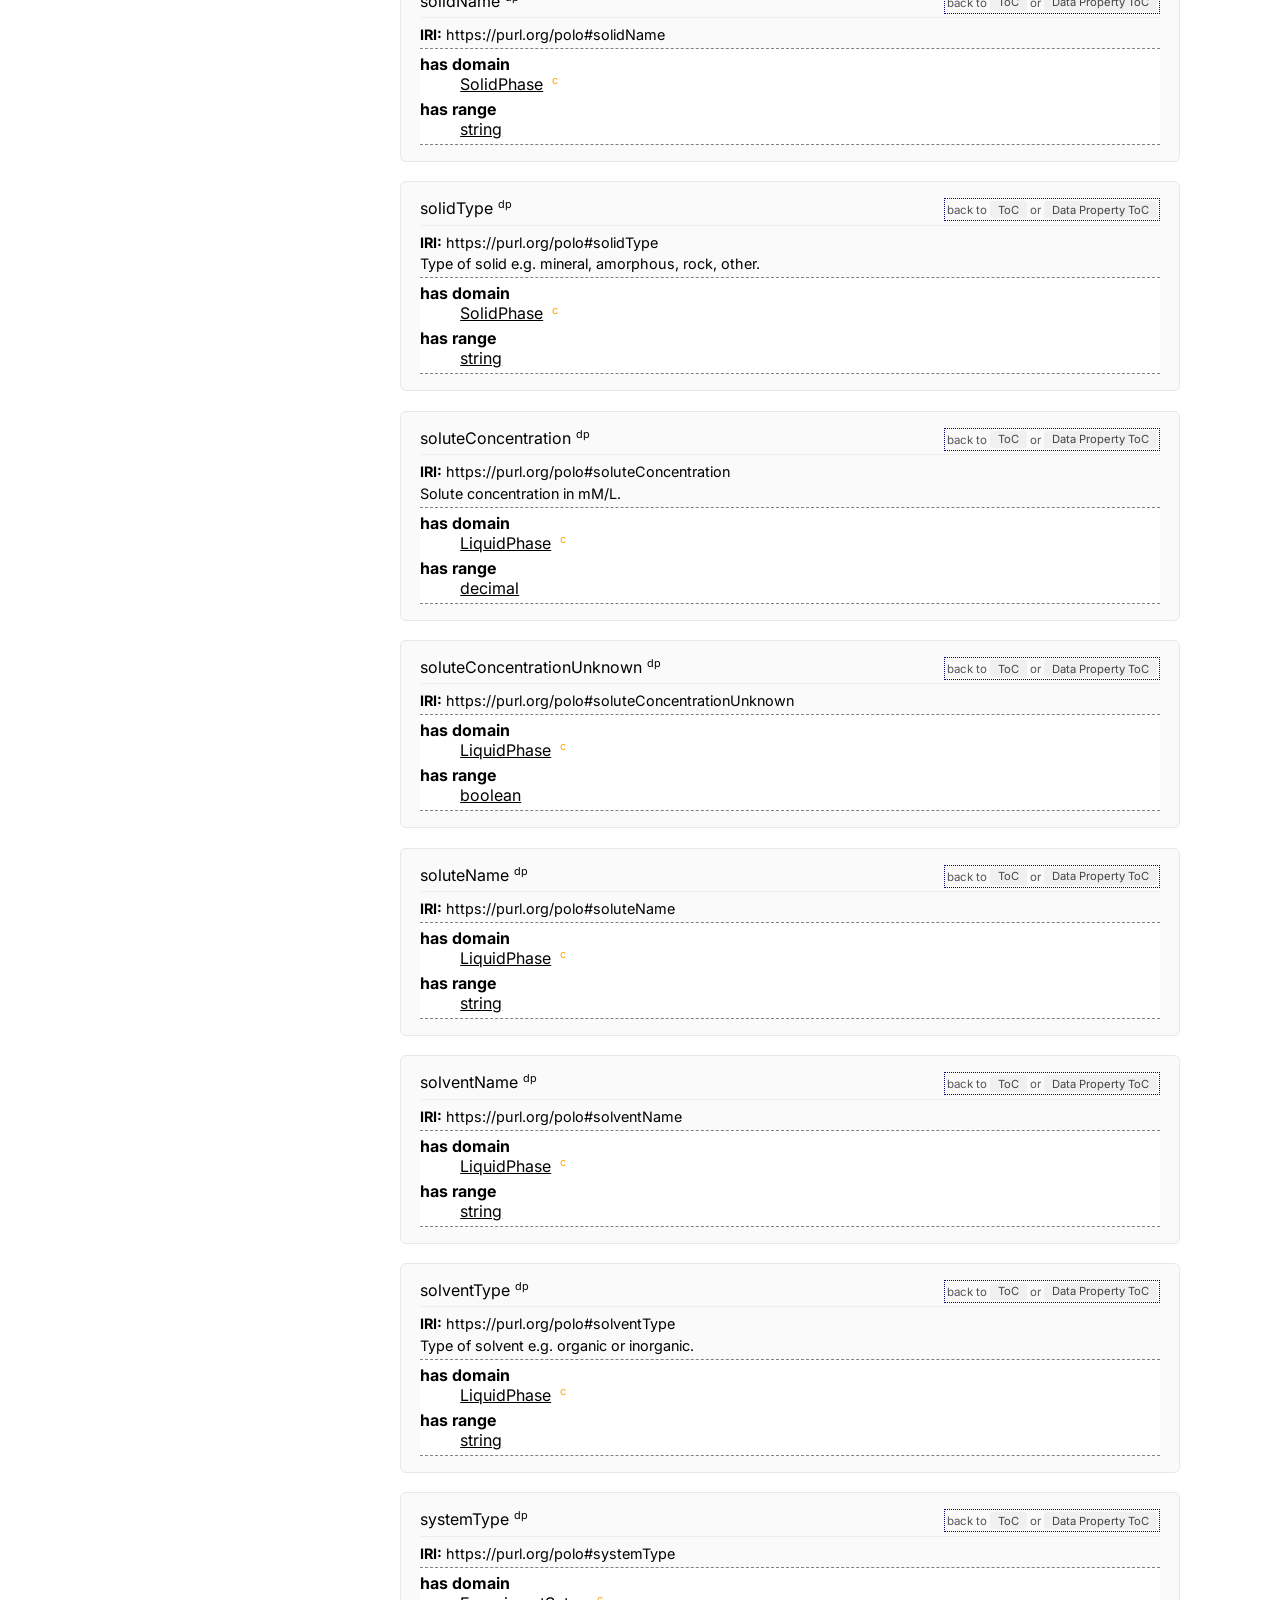
==== commit a46bc411: "Update polo.owl with validated changes, add references and acknowledgments to docs" ====
--- a/docs/index-en.html
+++ b/docs/index-en.html
@@ -1757,10 +1757,23 @@
 
 </div>
 
+<div id="references">
+<h2 id="ref" class="list">References <span class="backlink"> back to <a href="#toc">ToC</a></span></h2>
+<dl>
+<dt id="ref-riggi2019">[Riggi 2019]</dt>
+<dd>Riggi, V.S. (2019). <em>Constraining prebiotic RNA oligomerization in the context of Hadean-Archaean environments.</em> Doctoral dissertation, Rensselaer Polytechnic Institute. ProQuest Dissertations &amp; Theses Global, Dissertation No. 13857056.</dd>
+<dt id="ref-riggi2023">[Riggi et al. 2023]</dt>
+<dd>Riggi, V.S., Watson, E.B., Steele, A., Rogers, K.L. (2023). Mineral-mediated oligoribonucleotide condensation: Broadening the scope of prebiotic possibilities on the early Earth. <em>Life</em>, 13(9), 1899. <a href="https://doi.org/10.3390/life13091899">https://doi.org/10.3390/life13091899</a></dd>
+</dl>
+</div>
+
 <div id="acknowledgments">
-<h2 id="ack" class="list">Acknowledgments <span class="backlink"> back to <a href="#toc">ToC</a></span></h2>
-<p>The authors would like to thank <a href="http://www.essepuntato.it/">Silvio Peroni</a> for developing <a href="http://www.essepuntato.it/lode">LODE</a>, a Live OWL Documentation Environment, which is used for representing the Cross Referencing Section of this document and <a href="https://w3id.org/people/dgarijo">Daniel Garijo</a> for developing <a href="https://github.com/dgarijo/Widoco">Widoco</a>, the program used to create the template used in this documentation.</p>
+   <h2 id="ack" class="list">Acknowledgments <span class="backlink"> back to <a href="#toc">ToC</a></span></h2>
+   <p>This work was supported by NASA through the Earth First Origins project (grant 80NSSC19M0069).</p>
+   <p>The authors would also like to thank <a href="http://www.essepuntato.it/">Silvio Peroni</a> for developing <a href="http://www.essepuntato.it/lode">LODE</a>, a Live OWL Documentation Environment, which is used for representing the Cross Referencing Section of this document and <a href="https://w3id.org/people/dgarijo">Daniel Garijo</a> for developing <a href="https://github.com/dgarijo/Widoco">Widoco</a>, the program used to create the template used in this documentation.</p>
 </div>
+
+
 
 </div>
 </div>
